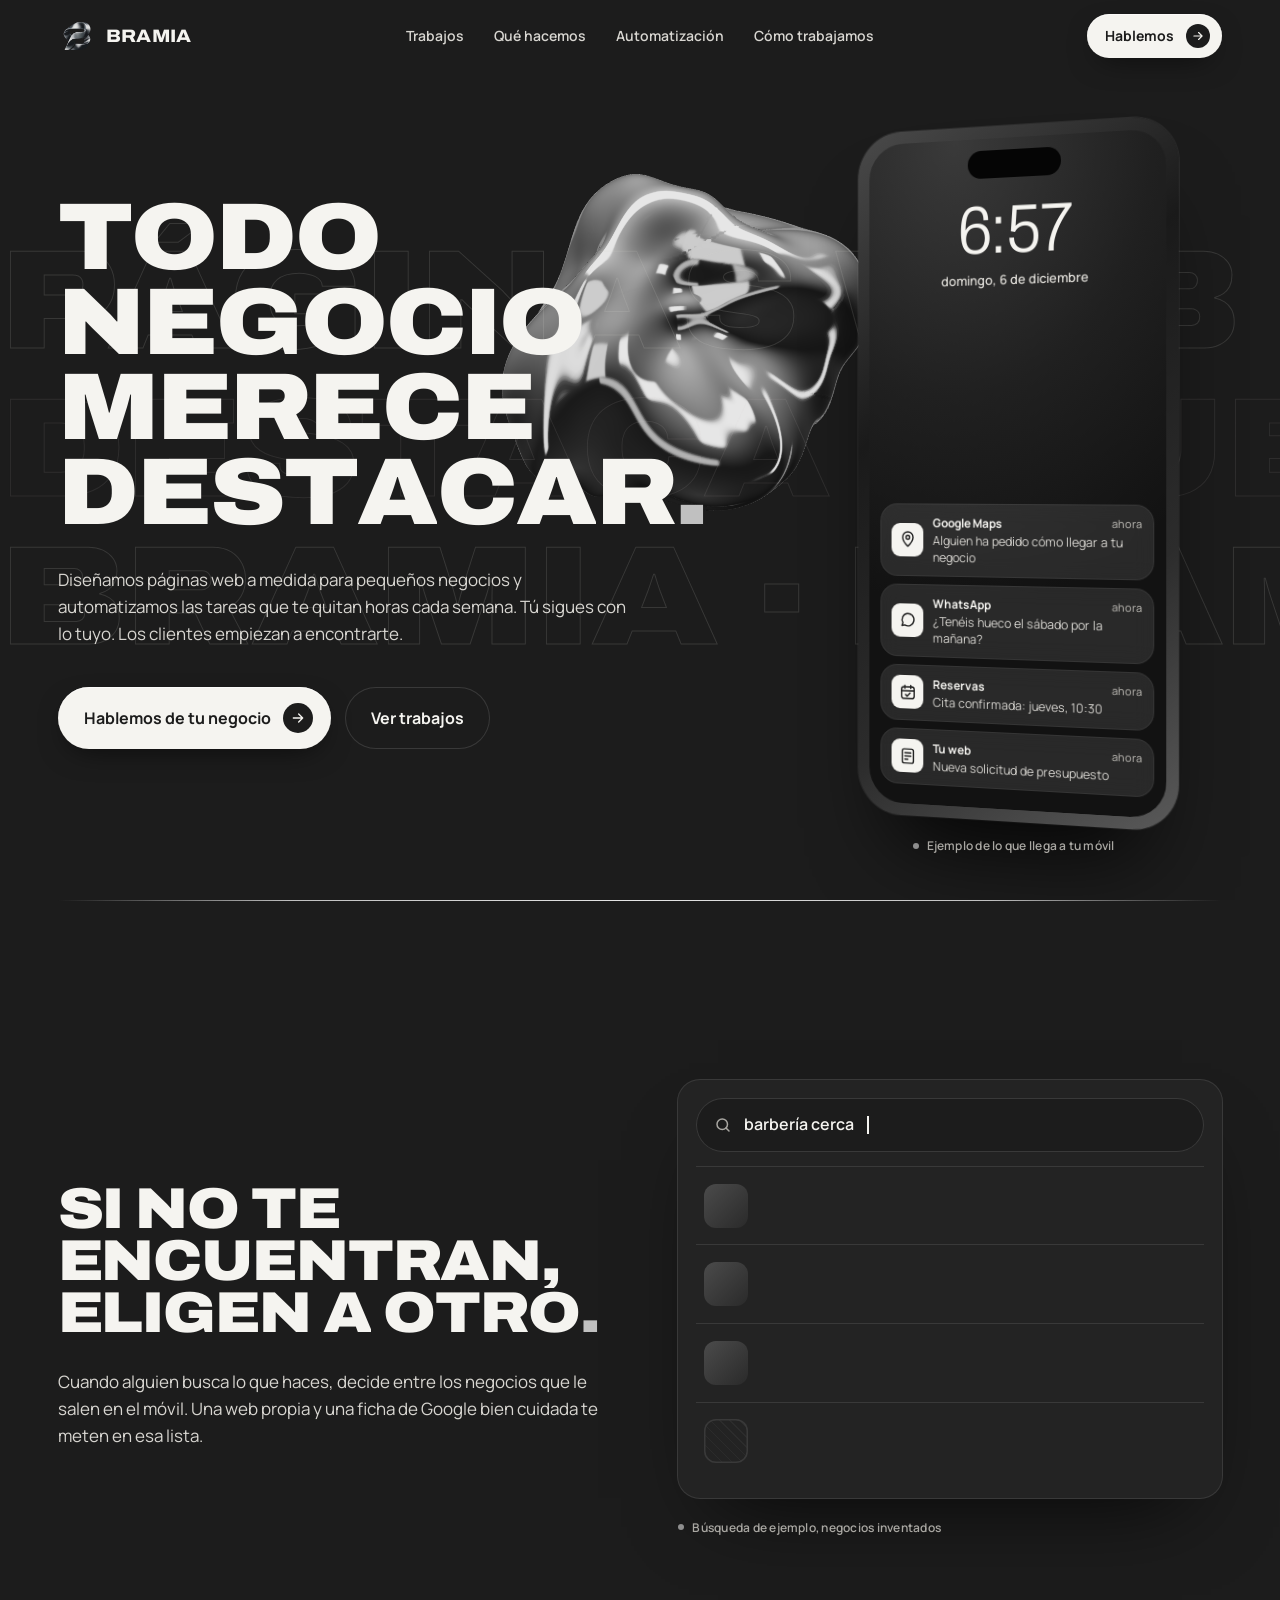
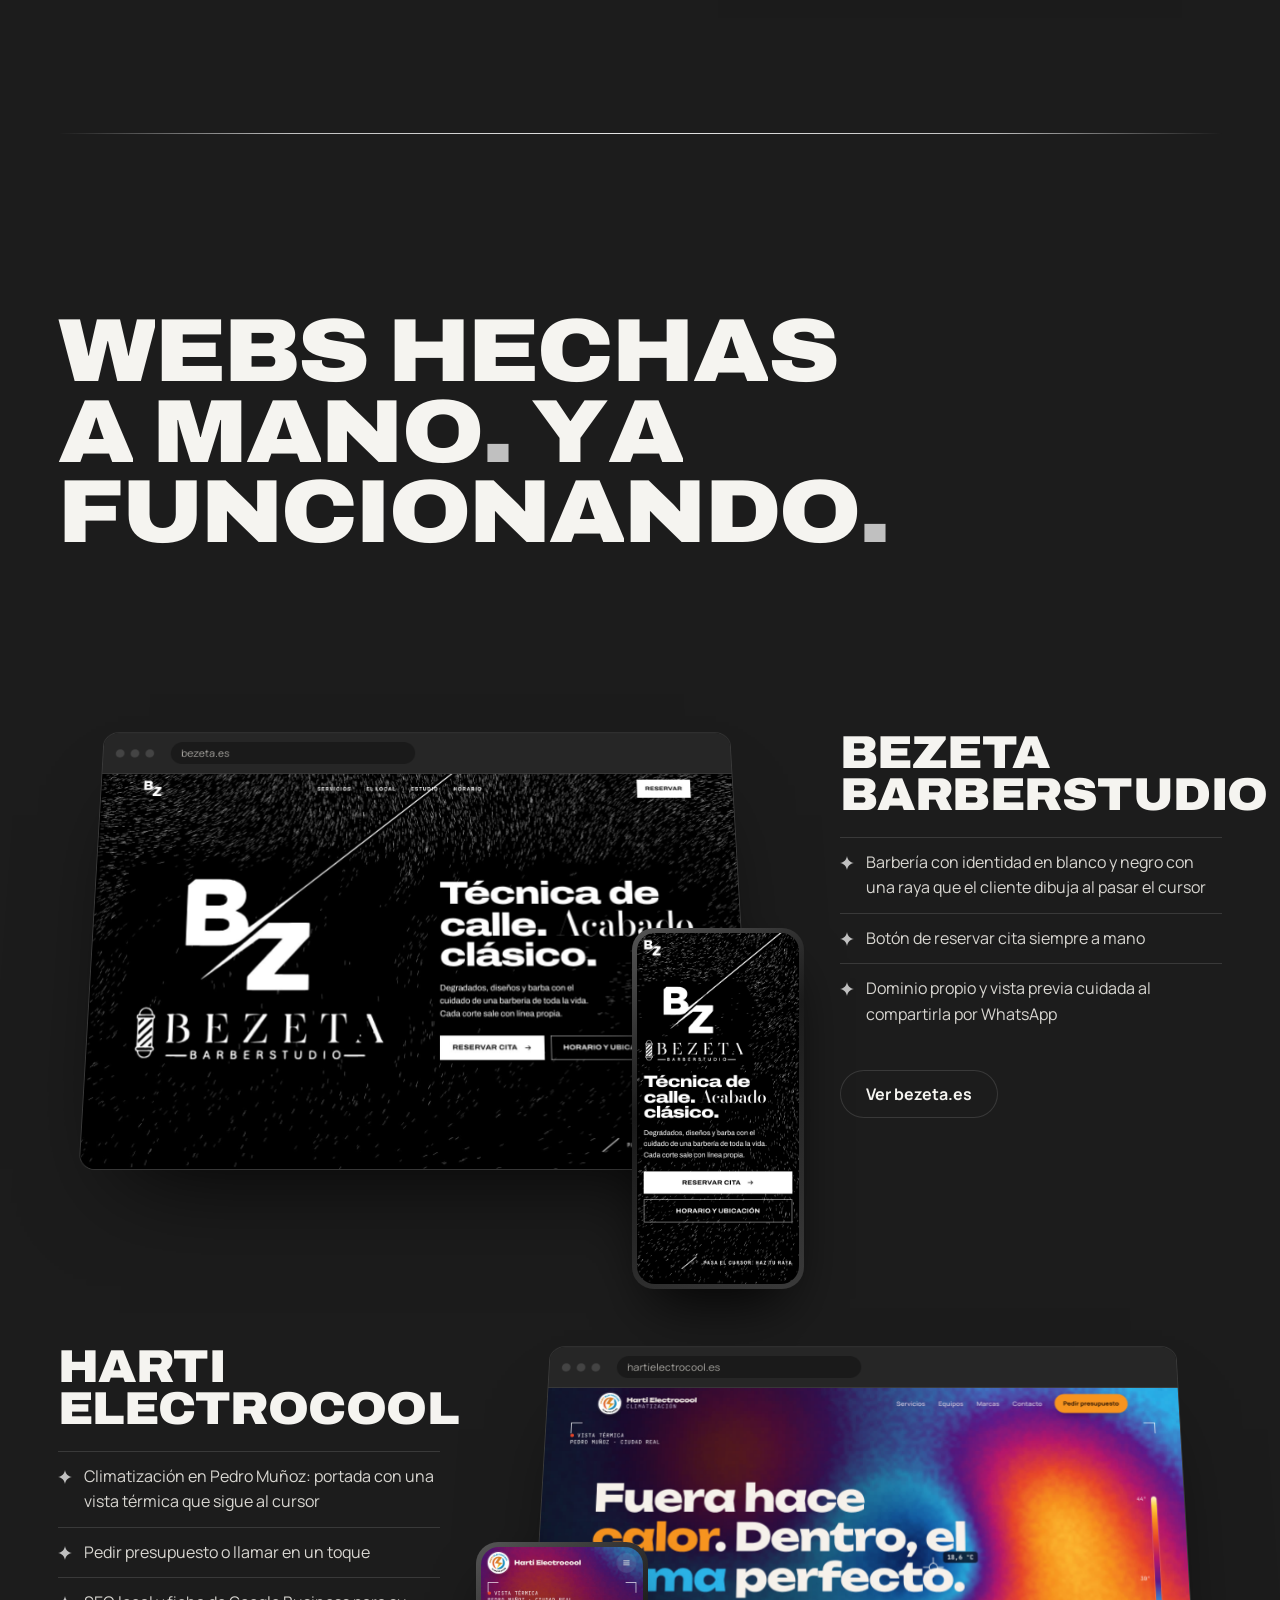
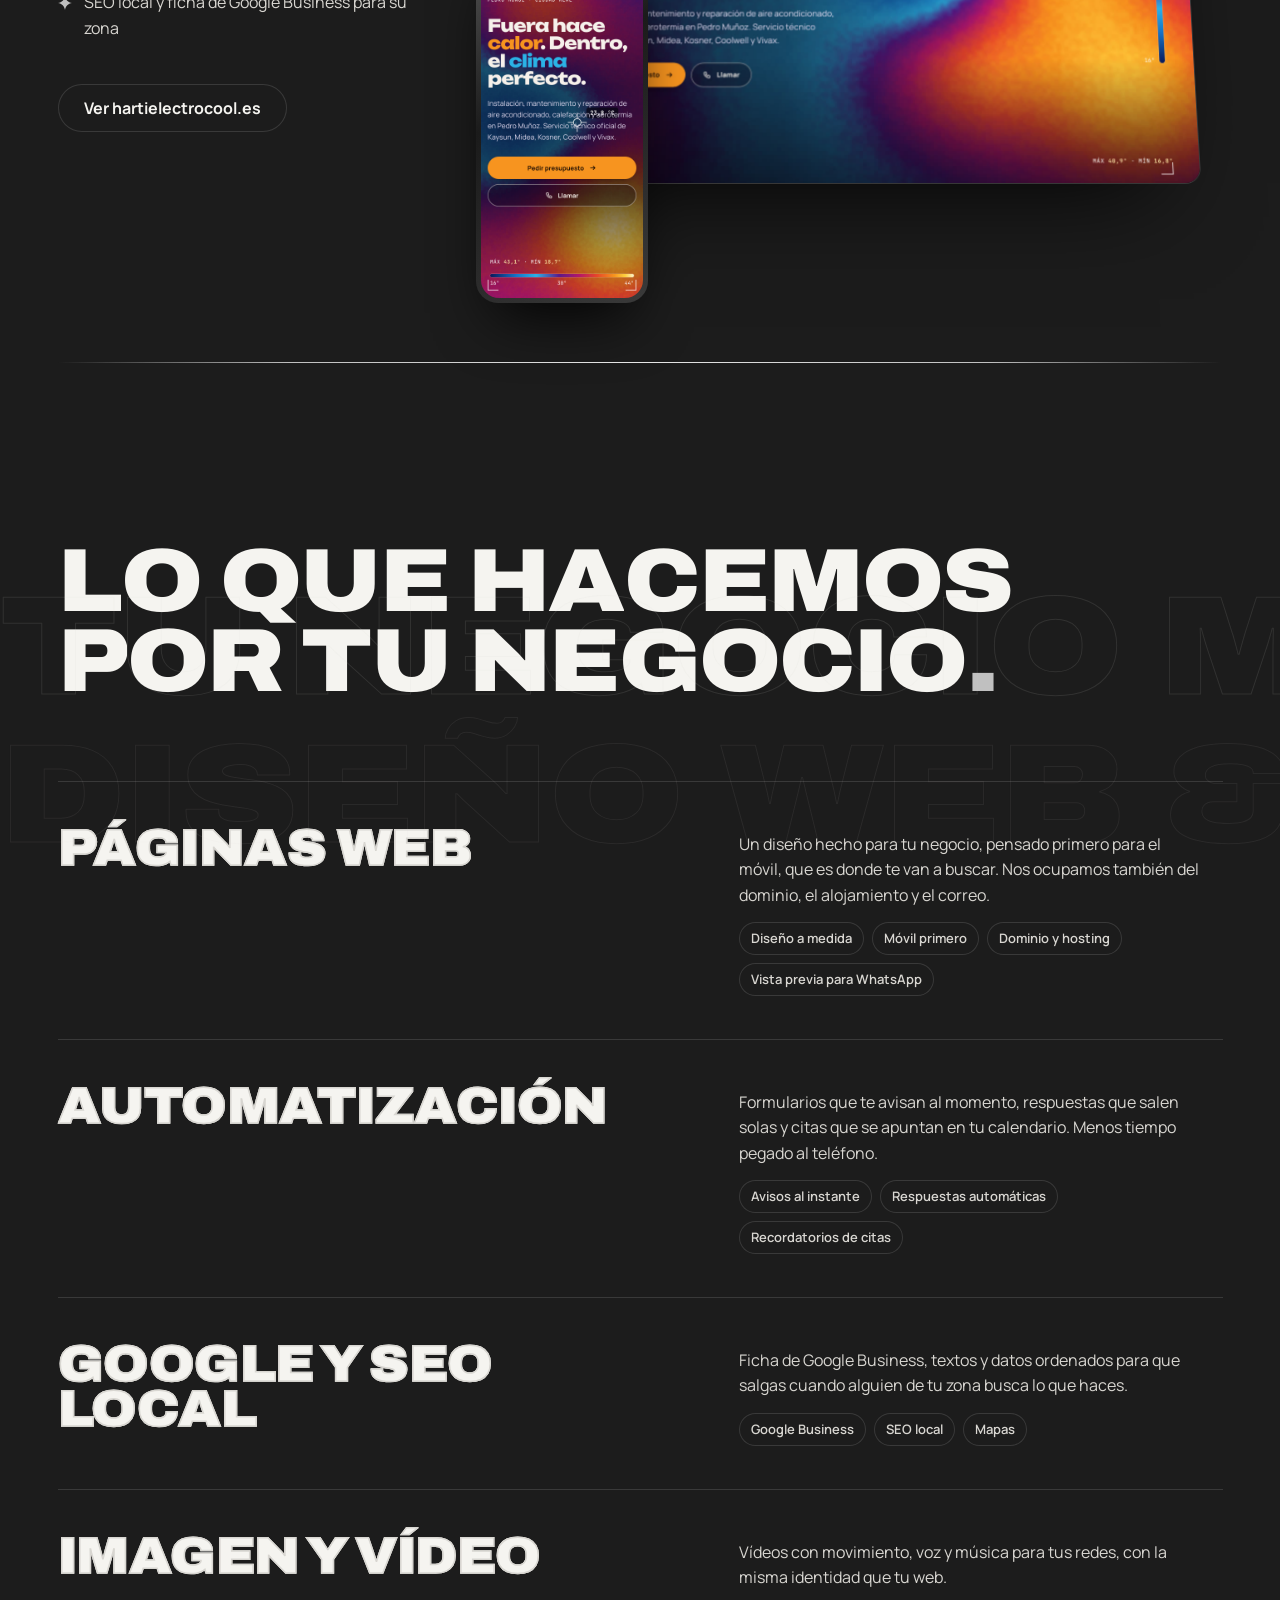
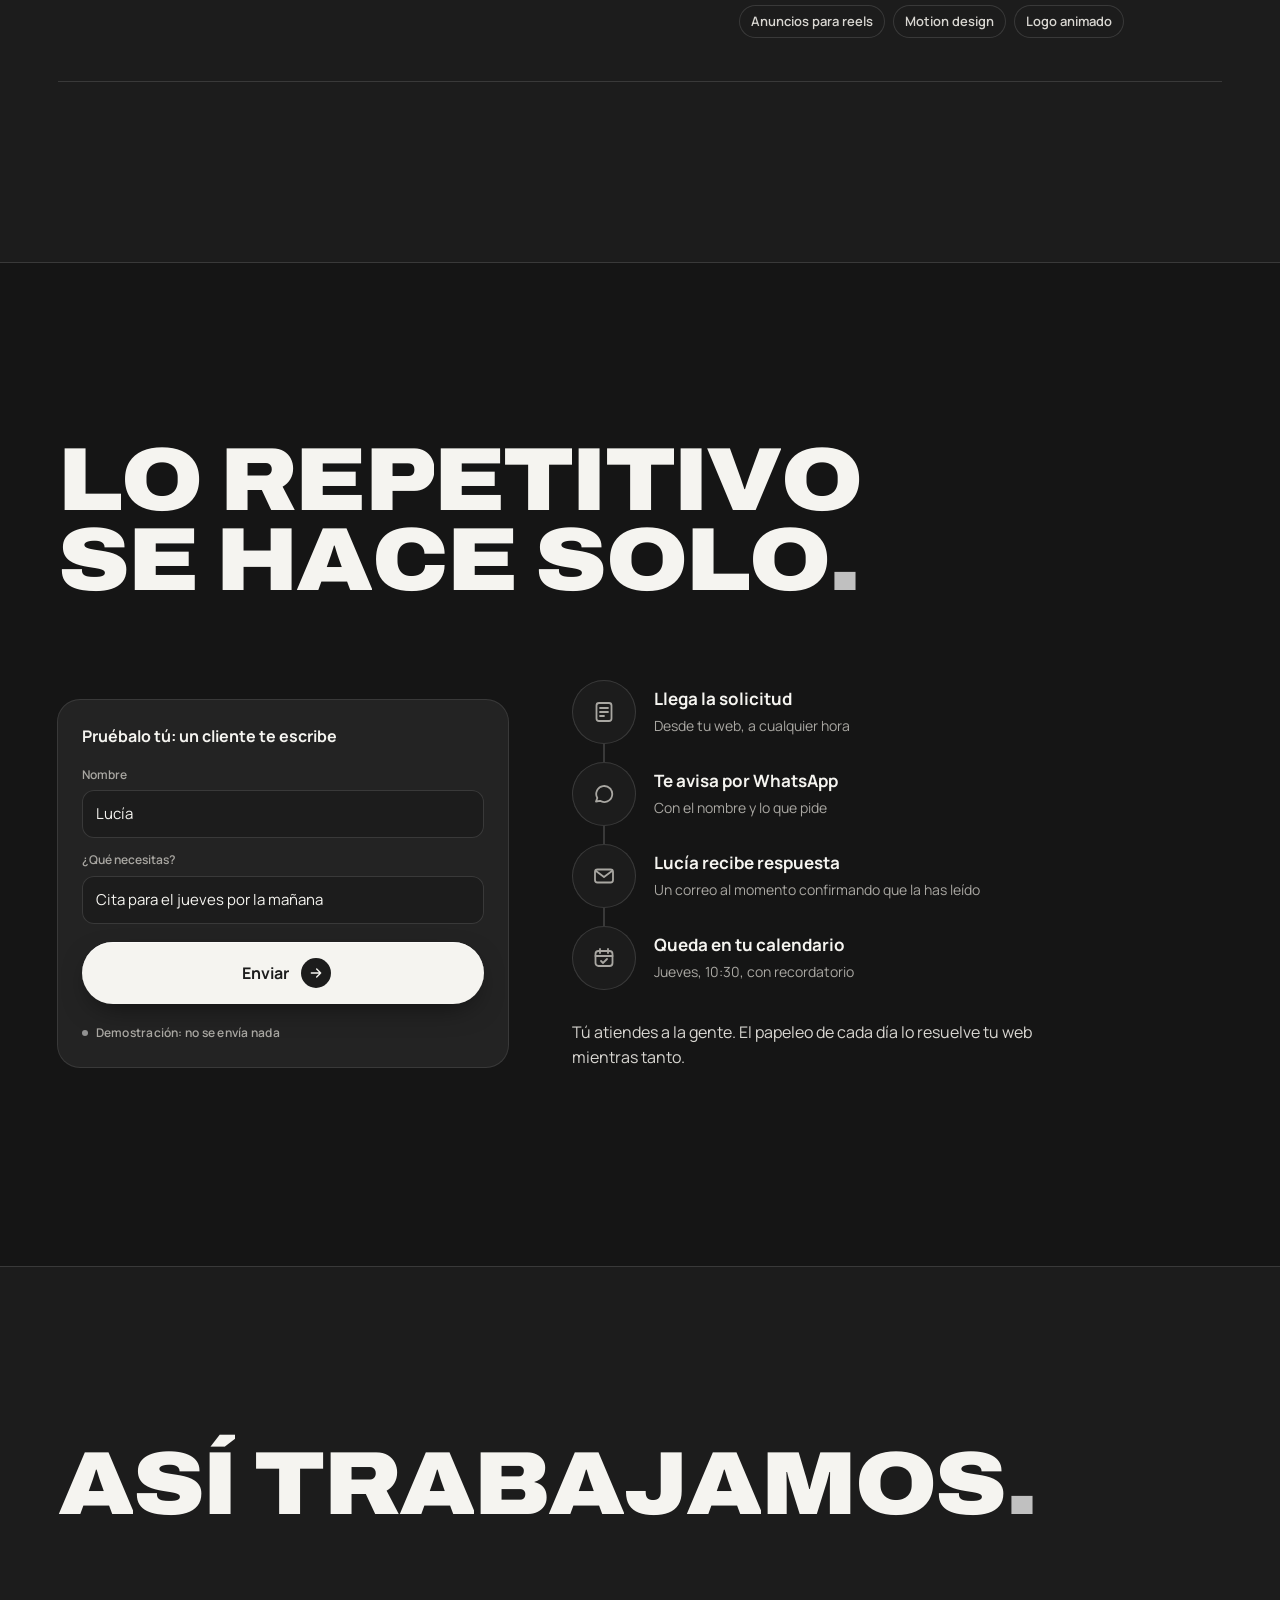
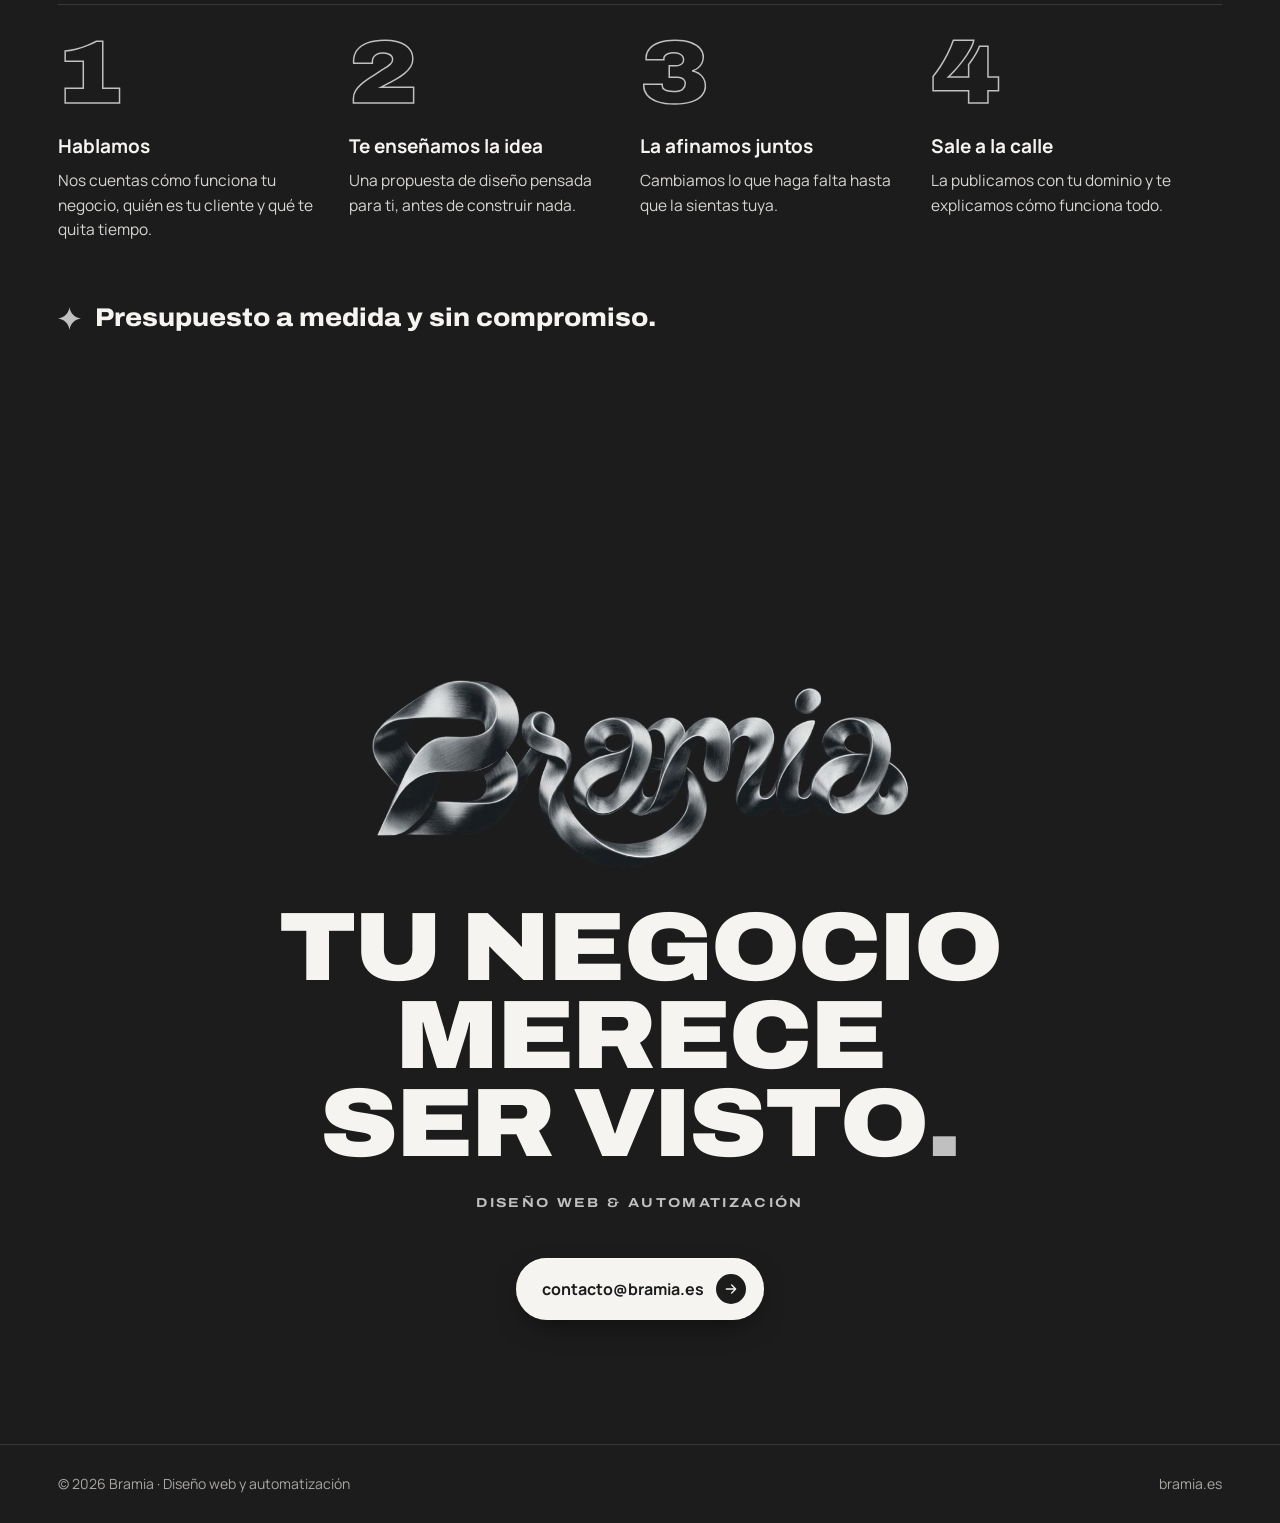
==== index.html @ 32803e56 "Metal líquido cromado en 3D en lugar de la B extruida Co-Authored-By: Claude Opus 5.5 <noreply@anthr" ====
<!doctype html>
<html lang="es">
<head>
<meta charset="utf-8">
<meta name="viewport" content="width=device-width, initial-scale=1, viewport-fit=cover">
<title>Bramia · Diseño web y automatización para negocios</title>
<meta name="description" content="Páginas web a medida para pequeños negocios y automatización de las tareas que te roban tiempo. Presupuesto a medida y sin compromiso.">
<link rel="canonical" href="https://bramia.es/">
<meta name="theme-color" content="#1C1C1C">
<meta property="og:type" content="website">
<meta property="og:locale" content="es_ES">
<meta property="og:site_name" content="Bramia">
<meta property="og:url" content="https://bramia.es/">
<meta property="og:title" content="Bramia · Todo negocio merece destacar">
<meta property="og:description" content="Páginas web a medida y automatización para pequeños negocios.">
<meta property="og:image" content="https://bramia.es/assets/og-compartir.jpg">
<meta property="og:image:width" content="1200">
<meta property="og:image:height" content="630">
<meta name="twitter:card" content="summary_large_image">
<meta name="twitter:title" content="Bramia · Todo negocio merece destacar">
<meta name="twitter:description" content="Páginas web a medida y automatización para pequeños negocios.">
<meta name="twitter:image" content="https://bramia.es/assets/og-compartir.jpg">
<link rel="icon" type="image/png" href="assets/favicon.png">
<link rel="apple-touch-icon" href="assets/apple-touch-icon.png">
<link rel="preload" href="assets/archivo.woff2" as="font" type="font/woff2" crossorigin>
<link rel="preload" href="assets/manrope.woff2" as="font" type="font/woff2" crossorigin>
<script type="application/ld+json">
{
  "@context": "https://schema.org",
  "@type": "ProfessionalService",
  "name": "Bramia",
  "url": "https://bramia.es/",
  "logo": "https://bramia.es/assets/bramia-logo.png",
  "image": "https://bramia.es/assets/og-compartir.jpg",
  "description": "Diseño de páginas web a medida y automatización para pequeños negocios.",
  "areaServed": "ES",
  "knowsLanguage": "es",
  "serviceType": ["Diseño web", "Automatización", "SEO local", "Vídeo para redes"]
}
</script>
<style>
@font-face{font-family:"Archivo";src:url(assets/archivo.woff2) format("woff2");font-weight:100 900;font-stretch:62% 125%;font-display:swap}
@font-face{font-family:"Manrope";src:url(assets/manrope.woff2) format("woff2");font-weight:200 800;font-display:swap}

:root{
  --carbon:#1C1C1C;
  --carbon-hondo:#151515;
  --panel:#232323;
  --grafito:#393939;
  --roto:#F5F4F0;
  --piedra:#D8D6D1;
  --tenue:#A9A7A2;
  --plata:#C0C0C0;
  --plata-viva:#E6E6E6;
  --ease-out:cubic-bezier(.23,1,.32,1);
  --ease-in-out:cubic-bezier(.77,0,.175,1);
  --gutter:clamp(16px,4.5vw,64px);
  --max:1320px;
  --display:"Archivo",system-ui,sans-serif;
  --texto:"Manrope",system-ui,sans-serif;
}
*,*::before,*::after{box-sizing:border-box}
html{overflow-x:clip;-webkit-text-size-adjust:100%;scroll-behavior:smooth;scroll-padding-top:84px;background:var(--carbon)}
body{margin:0;background:var(--carbon);color:var(--roto);font-family:var(--texto);font-size:clamp(16px,1.05vw,18px);line-height:1.6;overflow-x:clip;-webkit-font-smoothing:antialiased}
img{display:block;max-width:100%;height:auto}
a{color:inherit;text-underline-offset:.22em;text-decoration-thickness:1px}
::selection{background:var(--plata);color:var(--carbon)}
:focus-visible{outline:2px solid var(--plata-viva);outline-offset:4px;border-radius:6px}
html{scrollbar-color:var(--grafito) var(--carbon-hondo)}
::-webkit-scrollbar{width:10px}
::-webkit-scrollbar-track{background:var(--carbon-hondo)}
::-webkit-scrollbar-thumb{background:var(--grafito);border-radius:10px;border:2px solid var(--carbon-hondo)}
.sr{position:absolute;width:1px;height:1px;overflow:hidden;clip:rect(0 0 0 0);white-space:nowrap}

/* ---------- Cinta 3D ---------- */
#cinta{position:fixed;inset:0;width:100%;height:100%;z-index:0;pointer-events:none;opacity:var(--cinta-o,1);transition:opacity .6s var(--ease-out)}
main,header,footer{position:relative;z-index:1}

/* ---------- Navegación ---------- */
.nav{position:fixed;top:0;left:0;right:0;z-index:20;display:flex;align-items:center;justify-content:space-between;gap:24px;padding:14px var(--gutter);transition:background .35s ease,border-color .35s ease;border-bottom:1px solid transparent}
.nav.con-fondo{background:rgba(21,21,21,.82);backdrop-filter:blur(14px);-webkit-backdrop-filter:blur(14px);border-bottom-color:var(--grafito)}
.nav__marca{display:flex;align-items:center;gap:10px;text-decoration:none}
.nav__marca img{width:38px}
.nav__marca span{font-family:var(--display);font-weight:800;font-stretch:112%;letter-spacing:.02em;font-size:18px}
.nav__links{display:flex;gap:30px;list-style:none;margin:0;padding:0;font-size:14px;font-weight:600}
.nav__links a{text-decoration:none;color:var(--piedra);transition:color .2s ease}
.nav__links a:hover{color:var(--roto)}

/* ---------- Botones ---------- */
.btn{--bg:var(--roto);--fg:var(--carbon);display:inline-flex;align-items:center;gap:12px;padding:16px 18px 16px 26px;border-radius:999px;background:var(--bg);color:var(--fg);font:700 16px/1 var(--texto);text-decoration:none;border:0;cursor:pointer;transition:transform .16s var(--ease-out),background .25s ease,box-shadow .3s ease;box-shadow:0 10px 30px -12px rgba(0,0,0,.7),inset 0 1px 0 rgba(255,255,255,.6)}
.btn:hover{background:#fff;box-shadow:0 14px 36px -10px rgba(192,192,192,.35),inset 0 1px 0 #fff}
.btn:active{transform:scale(.97)}
.btn__flecha{display:grid;place-items:center;width:30px;height:30px;border-radius:50%;background:var(--carbon);color:var(--roto);transition:transform .3s var(--ease-out)}
.btn:hover .btn__flecha{transform:translateX(3px) rotate(-45deg)}
.btn--linea{--bg:transparent;--fg:var(--roto);box-shadow:inset 0 0 0 1px var(--grafito);padding:16px 26px}
.btn--linea:hover{background:rgba(255,255,255,.06);box-shadow:inset 0 0 0 1px var(--plata)}
.btn--peque{padding:10px 12px 10px 18px;font-size:14px}
.btn--peque .btn__flecha{width:24px;height:24px}

/* ---------- Tipografía de cartel ---------- */
.cartel{font-family:var(--display);font-weight:900;font-stretch:112%;text-transform:uppercase;line-height:.86;letter-spacing:-.02em;margin:0;text-wrap:balance}
.cartel .punto{color:var(--plata)}
.cartel .l{display:inline-block;overflow:hidden;vertical-align:top;padding:.24em 0 .04em;margin-top:-.24em}
.cartel{transform:skewY(calc(var(--sk,0)*1deg));transform-origin:0 50%}
.cartel .l>span{display:inline-block;transform:translateY(105%) rotate(6deg) scaleX(.55);transform-origin:0 100%;transition:transform 1s var(--ease-out),font-stretch .5s var(--ease-out);transition-delay:calc(var(--i)*22ms + var(--d,0ms)),0ms}
.cartel.dentro .l>span{transform:none}
.sin-js .cartel .l>span{transform:none}

.filas{position:absolute;inset:0;display:flex;flex-direction:column;justify-content:center;gap:.1em;pointer-events:none;overflow:hidden;font-family:var(--display);font-weight:900;font-stretch:118%;text-transform:uppercase;line-height:.95;font-size:clamp(70px,11vw,190px);color:transparent;-webkit-text-stroke:1px rgba(216,214,209,.17);user-select:none}
.filas>div{display:flex;white-space:nowrap;width:max-content;animation:desliza var(--v,60s) linear infinite}
.filas>div:nth-child(even){animation-direction:reverse;-webkit-text-stroke-color:rgba(216,214,209,.11)}
.filas>div span{padding-right:.35em}
@keyframes desliza{to{transform:translateX(-50%)}}

.destello{display:inline-block;width:.5em;height:.5em;color:var(--plata);animation:gira 9s linear infinite}
@keyframes gira{to{transform:rotate(360deg)}}

.envoltura{max-width:var(--max);margin:0 auto;padding:0 var(--gutter)}
.seccion{padding:clamp(96px,14vw,180px) 0;position:relative}
.ejemplo{display:inline-flex;align-items:center;gap:8px;font-size:12px;font-weight:600;color:var(--tenue);letter-spacing:.02em}
.ejemplo::before{content:"";width:6px;height:6px;border-radius:50%;background:var(--plata);opacity:.7}
.entrada{max-width:58ch;color:var(--piedra);font-size:clamp(17px,1.25vw,20px);margin:28px 0 0}

/* Hilo de plata entre secciones */
.hilo{height:1px;max-width:var(--max);margin:0 auto;position:relative;overflow:visible}
.hilo::before{content:"";position:absolute;left:var(--gutter);right:var(--gutter);top:0;height:1px;background:linear-gradient(90deg,transparent,var(--plata) 20%,var(--plata-viva) 50%,var(--plata) 80%,transparent);transform:scaleX(0);transform-origin:0 50%;transition:transform 1.4s var(--ease-in-out)}
.hilo.dentro::before{transform:scaleX(1)}

/* ---------- Portada ---------- */
.portada{min-height:100svh;display:grid;align-items:center;padding:110px 0 64px;position:relative;overflow:hidden}
.portada .filas{opacity:.9}
.portada__rejilla{display:grid;grid-template-columns:minmax(0,1.25fr) minmax(0,.75fr);gap:clamp(24px,4vw,72px);align-items:center;position:relative}
.portada h1{font-size:clamp(56px,7.4vw,124px)}
.portada__acciones{display:flex;flex-wrap:wrap;gap:14px;margin-top:40px}

/* Móvil con avisos */
.movil-escena{perspective:1400px;display:flex;justify-content:center}
.movil{--rx:0deg;--ry:-14deg;position:relative;width:min(330px,100%);aspect-ratio:9/19;border-radius:46px;padding:12px;background:linear-gradient(145deg,#4a4a4a,#1a1a1a 35%,#2c2c2c 70%,#5a5a5a);box-shadow:0 60px 90px -40px rgba(0,0,0,.9),0 0 0 1px rgba(255,255,255,.08);transform:rotateX(var(--rx)) rotateY(var(--ry));transform-style:preserve-3d;transition:transform .9s var(--ease-out)}
.movil__pantalla{position:relative;height:100%;border-radius:36px;overflow:hidden;background:radial-gradient(120% 70% at 30% 0%,#3a3a3a 0%,#202020 55%,#121212 100%);padding:58px 12px 20px;display:flex;flex-direction:column}
.movil__isla{position:absolute;top:12px;left:50%;width:96px;height:28px;border-radius:20px;background:#050505;transform:translateX(-50%)}
.movil__hora{text-align:center;font-family:var(--display);font-weight:300;font-stretch:90%;font-size:68px;line-height:1;letter-spacing:-.02em;color:var(--roto)}
.movil__fecha{text-align:center;font-size:13px;font-weight:600;color:var(--piedra);margin:6px 0 22px}
.avisos{display:flex;flex-direction:column;gap:8px;margin-top:auto}
.aviso{display:grid;grid-template-columns:34px 1fr;gap:10px;align-items:center;padding:10px 12px;border-radius:18px;background:rgba(245,244,240,.1);backdrop-filter:blur(10px);-webkit-backdrop-filter:blur(10px);box-shadow:inset 0 0 0 1px rgba(255,255,255,.06);opacity:0;transform:translateY(-14px) scale(.96);transition:opacity .5s var(--ease-out),transform .6s var(--ease-out),filter .5s ease;filter:blur(4px)}
.aviso.visto{opacity:1;transform:none;filter:none}
.aviso__ico{width:34px;height:34px;border-radius:9px;display:grid;place-items:center;background:var(--roto);color:var(--carbon)}
.aviso__ico svg{width:19px;height:19px}
.aviso b{display:flex;justify-content:space-between;font-size:12px;font-weight:700;color:var(--roto)}
.aviso b small{font-weight:500;color:var(--tenue);font-size:11px}
.aviso p{margin:1px 0 0;font-size:12.5px;line-height:1.35;color:var(--piedra)}
.movil-escena .ejemplo{position:absolute;bottom:-34px}

/* ---------- Problema: búsqueda ---------- */
.problema__rejilla{display:grid;grid-template-columns:minmax(0,1fr) minmax(0,1fr);gap:clamp(40px,6vw,100px);align-items:center}
.problema h2{font-size:clamp(40px,4.5vw,78px)}
.buscador{background:var(--panel);border-radius:22px;padding:18px;box-shadow:0 0 0 1px var(--grafito),0 40px 80px -40px rgba(0,0,0,.8)}
.buscador__caja{display:flex;align-items:center;gap:12px;padding:14px 18px;border-radius:999px;background:var(--carbon);box-shadow:inset 0 0 0 1px var(--grafito);font-weight:600}
.buscador__caja svg{width:18px;height:18px;color:var(--tenue);flex:none}
.cursor{display:inline-block;width:2px;height:1.1em;background:var(--roto);vertical-align:-.15em;margin-left:1px;animation:parpadeo 1s steps(1) infinite}
@keyframes parpadeo{50%{opacity:0}}
.resultados{list-style:none;margin:14px 0 0;padding:0;display:flex;flex-direction:column}
.resultado{display:grid;grid-template-columns:44px 1fr auto;gap:14px;align-items:center;padding:14px 8px;border-top:1px solid var(--grafito)}
.resultado>div,.resultado .nota{opacity:0;transform:translateY(6px);transition:opacity .5s var(--ease-out),transform .6s var(--ease-out)}
.resultado.visto>div,.resultado.visto .nota{opacity:1;transform:none}
.resultado__foto{width:44px;height:44px;border-radius:12px;background:linear-gradient(135deg,#4b4b4b,#2a2a2a)}
.resultado b{display:block;font-size:15px}
.resultado small{color:var(--tenue);font-size:13px}
.resultado .nota{font-weight:700;font-size:14px;color:var(--piedra);display:flex;align-items:center;gap:4px}
.resultado .nota svg{width:13px;height:13px;color:var(--plata)}
.resultado--tuyo .resultado__foto{background:none;box-shadow:inset 0 0 0 1.5px var(--grafito);background-image:repeating-linear-gradient(45deg,transparent 0 6px,rgba(255,255,255,.04) 6px 7px)}
.resultado--tuyo b{color:var(--tenue)}
.resultado--tuyo .nota{color:var(--tenue);font-weight:600;font-size:13px}
.resultado--tuyo.visto{animation:desvanece 1.2s 1.4s var(--ease-out) forwards}
@keyframes desvanece{to{opacity:.82}}

/* ---------- Trabajos ---------- */
.trabajos h2{font-size:clamp(46px,7vw,120px);max-width:12ch}
.trabajo{display:grid;grid-template-columns:minmax(0,1.5fr) minmax(0,.8fr);gap:clamp(32px,5vw,80px);align-items:center;margin-top:clamp(72px,9vw,130px)}
.trabajo:nth-of-type(even){grid-template-columns:minmax(0,.8fr) minmax(0,1.5fr)}
.trabajo:nth-of-type(even) .trabajo__vista{order:2}
.trabajo__vista{position:relative;perspective:1600px}
.navegador{--t:0;border-radius:16px;overflow:hidden;background:#0e0e0e;box-shadow:0 0 0 1px var(--grafito),0 50px 100px -50px rgba(0,0,0,.95);transform:rotateX(calc(var(--t)*16deg)) scale(calc(1 - var(--t)*.06));transform-origin:50% 100%;will-change:transform}
.navegador__barra{display:flex;align-items:center;gap:7px;padding:11px 14px;background:#262626;border-bottom:1px solid var(--grafito)}
.navegador__barra i{width:10px;height:10px;border-radius:50%;background:#444}
.navegador__barra span{margin-left:12px;flex:1;max-width:280px;padding:4px 12px;border-radius:999px;background:#1a1a1a;font-size:12px;color:var(--tenue)}
.trabajo__movil{position:absolute;right:-4%;bottom:-12%;width:24%;border-radius:22px;padding:5px;background:linear-gradient(145deg,#555,#1b1b1b 40%,#3a3a3a);box-shadow:0 30px 60px -20px rgba(0,0,0,.95);transform:translateY(calc(var(--t)*60px))}
.trabajo__movil img{border-radius:18px}
.trabajo:nth-of-type(even) .trabajo__movil{right:auto;left:-4%}
.trabajo h3{font-family:var(--display);font-weight:900;font-stretch:108%;text-transform:uppercase;font-size:clamp(34px,3.6vw,58px);line-height:.92;margin:10px 0 20px;letter-spacing:-.01em}
.trabajo ul{list-style:none;margin:0 0 30px;padding:0;color:var(--piedra)}
.trabajo li{padding:12px 0;border-top:1px solid var(--grafito);display:flex;gap:12px}
.trabajo li svg{width:14px;height:14px;flex:none;margin-top:6px;color:var(--plata)}

/* ---------- Servicios ---------- */
.servicios h2{font-size:clamp(46px,7vw,120px)}
.lista-servicios{list-style:none;margin:clamp(48px,6vw,90px) 0 0;padding:0;border-bottom:1px solid var(--grafito)}
.servicio{container-type:inline-size;display:grid;grid-template-columns:minmax(0,1.3fr) minmax(0,1fr);gap:clamp(20px,4vw,64px);align-items:start;padding:clamp(28px,3.4vw,48px) 0;border-top:1px solid var(--grafito);position:relative}
.servicio h3{margin:0;font-family:var(--display);font-weight:900;font-stretch:108%;text-transform:uppercase;font-size:clamp(28px,4.4cqi,62px);line-height:.88;letter-spacing:-.01em;padding-top:.2em;margin-top:-.2em;color:transparent;-webkit-text-stroke:1.5px var(--piedra);background:linear-gradient(90deg,var(--roto) 50%,transparent 50%) 100% 0/200% 100% no-repeat;-webkit-background-clip:text;background-clip:text;transition:background-position 1.1s var(--ease-in-out)}
.servicio.dentro h3{background-position:0 0}
.servicio p{margin:6px 0 14px;color:var(--piedra);max-width:46ch}
.etiquetas{display:flex;flex-wrap:wrap;gap:8px;padding:0;margin:0;list-style:none}
.etiquetas li{font-size:13px;font-weight:600;padding:6px 12px;border-radius:999px;box-shadow:inset 0 0 0 1px var(--grafito);color:var(--piedra)}

/* ---------- Automatización ---------- */
.auto{background:var(--carbon-hondo);border-block:1px solid var(--grafito);overflow:hidden}
.auto h2{font-size:clamp(46px,7vw,120px)}
.auto__rejilla{display:grid;grid-template-columns:minmax(0,.9fr) minmax(0,1.3fr);gap:clamp(40px,5vw,90px);align-items:center;margin-top:clamp(48px,6vw,90px)}
.formulario{background:var(--panel);border-radius:22px;padding:24px;box-shadow:0 0 0 1px var(--grafito)}
.formulario h3{margin:0 0 16px;font-size:16px}
.campo{display:block;margin-bottom:12px}
.campo span{display:block;font-size:12px;font-weight:600;color:var(--tenue);margin-bottom:6px}
.campo div{padding:12px 14px;border-radius:12px;background:var(--carbon);box-shadow:inset 0 0 0 1px var(--grafito);font-size:15px}
.enviar{width:100%;justify-content:center;margin-top:6px}
.enviar[data-estado="hecho"]{--bg:var(--plata-viva);pointer-events:none}
.cadena{list-style:none;margin:0;padding:0;position:relative;display:flex;flex-direction:column;gap:18px}
.cadena::before{content:"";position:absolute;left:31px;top:30px;bottom:30px;width:2px;background:var(--grafito)}
.cadena::after{content:"";position:absolute;left:31px;top:30px;width:2px;height:calc((100% - 60px)*var(--p,0));background:linear-gradient(var(--plata-viva),var(--plata));box-shadow:0 0 14px rgba(230,230,230,.6);transition:height .45s var(--ease-out)}
.paso{display:grid;grid-template-columns:64px 1fr auto;gap:18px;align-items:center;position:relative;z-index:1}
.paso__ico{width:64px;height:64px;border-radius:50%;display:grid;place-items:center;background:var(--carbon);box-shadow:inset 0 0 0 1px var(--grafito);color:var(--tenue);transition:background .4s ease,color .4s ease,box-shadow .4s ease,transform .5s var(--ease-out)}
.paso__ico svg{width:24px;height:24px}
.paso b{display:block;font-size:17px}
.paso small{color:var(--tenue);font-size:14px}
.paso__ok{font-size:13px;font-weight:700;color:var(--plata);opacity:0;transform:translateX(-8px);transition:opacity .4s ease,transform .5s var(--ease-out)}
.paso.activo .paso__ico{background:var(--roto);color:var(--carbon);box-shadow:0 0 0 6px rgba(245,244,240,.08),0 0 30px rgba(230,230,230,.35);transform:scale(1.04)}
.paso.activo .paso__ok{opacity:1;transform:none}
.auto__nota{margin-top:30px;color:var(--piedra);max-width:52ch}

/* ---------- Proceso ---------- */
.proceso h2{font-size:clamp(46px,7vw,120px)}
.pasos{list-style:none;margin:clamp(48px,6vw,90px) 0 0;padding:0;display:grid;grid-template-columns:repeat(4,minmax(0,1fr));gap:0;counter-reset:p}
.pasos li{padding:28px 28px 8px 0;border-top:1px solid var(--grafito);position:relative}
.pasos li::before{counter-increment:p;content:counter(p);display:block;font-family:var(--display);font-weight:900;font-stretch:118%;font-size:clamp(64px,7vw,120px);line-height:.9;color:transparent;-webkit-text-stroke:1.5px var(--grafito);margin-bottom:18px;transition:-webkit-text-stroke-color .6s ease}
.pasos li.dentro::before{-webkit-text-stroke-color:var(--plata)}
.pasos b{font-size:19px;display:block;margin-bottom:6px}
.pasos p{margin:0;color:var(--piedra);font-size:15.5px}
.proceso__pie .destello{width:.9em;height:.9em}
.proceso__pie{margin-top:48px;font-family:var(--display);font-weight:800;font-stretch:108%;font-size:clamp(20px,2vw,28px);display:flex;align-items:center;gap:14px}

/* ---------- Final ---------- */
.final{min-height:100svh;display:grid;place-items:center;text-align:center;overflow:hidden;padding:120px 0}
.final .filas{opacity:.7}
.firma{position:relative;width:min(560px,82vw);margin:0 auto 36px;aspect-ratio:935/338}
.firma img{position:absolute;inset:0;width:100%}
.firma__nombre{clip-path:inset(0 66% 0 0);transition:clip-path 1.6s var(--ease-in-out) .5s}
.firma__luz{position:absolute;inset:0;-webkit-mask:url(assets/bramia-nombre.png) 0 0/100% 100% no-repeat;mask:url(assets/bramia-nombre.png) 0 0/100% 100% no-repeat;background:linear-gradient(100deg,transparent 44%,rgba(255,255,255,.85) 50%,transparent 56%) 58% 0/300% 100% no-repeat;mix-blend-mode:screen;opacity:0}
.final.dentro .firma__nombre{clip-path:inset(0 0 0 0)}
.final.dentro .firma__luz{animation:barre 1.6s var(--ease-in-out) .5s both}
@keyframes barre{0%{opacity:1;background-position:58% 0}85%{opacity:1}100%{opacity:0;background-position:22% 0}}
.final h2{font-size:clamp(46px,7.6vw,128px);max-width:14ch;margin:0 auto}
.final__lema{margin:24px 0 0;font-family:var(--display);font-weight:700;font-stretch:118%;letter-spacing:.18em;font-size:13px;color:var(--plata)}
.contacto{margin-top:44px;display:flex;flex-direction:column;align-items:center;gap:16px}
.contacto__botones{display:flex;flex-wrap:wrap;gap:14px;justify-content:center}
.contacto__pronto{max-width:44ch;color:var(--piedra);padding:18px 24px;border-radius:18px;box-shadow:inset 0 0 0 1px var(--grafito);background:rgba(21,21,21,.6)}

.pie{border-top:1px solid var(--grafito);padding:28px var(--gutter);display:flex;flex-wrap:wrap;justify-content:space-between;gap:12px;font-size:14px;color:var(--tenue);max-width:none}
.pie a{color:var(--piedra)}

/* Aparición suave genérica */
.sube{opacity:0;transform:translateY(28px);filter:blur(6px);transition:opacity .9s var(--ease-out),transform 1s var(--ease-out),filter .9s ease}
.sube.dentro{opacity:1;transform:none;filter:none}
.sin-js .sube{opacity:1;transform:none;filter:none}

/* ---------- Responsive ---------- */
@media (max-width:980px){
  .nav__links{display:none}
  .portada{padding-top:96px}
  .portada__rejilla,.problema__rejilla,.trabajo,.trabajo:nth-of-type(even),.auto__rejilla,.servicio{grid-template-columns:minmax(0,1fr)}
  .trabajo:nth-of-type(even) .trabajo__vista{order:0}
  .movil-escena{margin-top:24px}
  .movil{width:min(300px,78vw);--ry:0deg}
  .pasos{grid-template-columns:repeat(2,minmax(0,1fr))}
  .trabajo__movil{width:28%;right:-2%}
  .trabajo:nth-of-type(even) .trabajo__movil{left:auto;right:-2%}
  .trabajo__info{margin-top:30px}
}
@media (max-width:560px){
  .nav__marca span{display:none}
  .portada h1{font-size:clamp(44px,13.4vw,64px)}
  .pasos{grid-template-columns:minmax(0,1fr)}
  .pasos li{padding-right:0}
  .portada__acciones .btn{width:100%;justify-content:space-between}
  .portada__acciones .btn--linea{justify-content:center}
  .servicio h3{-webkit-text-stroke-width:1px;font-size:8.6cqi;font-stretch:100%}
  .cartel{font-stretch:100%}
  .seccion h2.cartel,.final h2{font-size:clamp(36px,11vw,60px)}
  .paso{grid-template-columns:52px 1fr}
  .paso__ico{width:52px;height:52px}
  .cadena::before,.cadena::after{left:25px;top:26px}
  .paso__ok{grid-column:2}
}
@media (prefers-reduced-motion:reduce){
  *,*::before,*::after{animation-duration:.01ms!important;animation-iteration-count:1!important;transition-duration:.01ms!important;transition-delay:0ms!important}
  .filas>div{animation:none}
}
</style>
</head>
<body class="sin-js">
<canvas id="cinta" aria-hidden="true"></canvas>

<svg width="0" height="0" style="position:absolute" aria-hidden="true">
  <symbol id="i-destello" viewBox="0 0 24 24"><path fill="currentColor" d="M12 0c.7 6.4 5.6 11.3 12 12-6.4.7-11.3 5.6-12 12-.7-6.4-5.6-11.3-12-12C6.4 11.3 11.3 6.4 12 0Z"/></symbol>
  <symbol id="i-flecha" viewBox="0 0 24 24"><path fill="none" stroke="currentColor" stroke-width="2" stroke-linecap="round" stroke-linejoin="round" d="M5 12h14M13 6l6 6-6 6"/></symbol>
  <symbol id="i-lupa" viewBox="0 0 24 24"><g fill="none" stroke="currentColor" stroke-width="2" stroke-linecap="round"><circle cx="11" cy="11" r="7"/><path d="m20 20-4-4"/></g></symbol>
  <symbol id="i-estrella" viewBox="0 0 24 24"><path fill="currentColor" d="m12 2 3 6.6 7.2.8-5.4 4.9 1.5 7.1L12 17.8 5.7 21.4l1.5-7.1L1.8 9.4 9 8.6Z"/></symbol>
  <symbol id="i-pin" viewBox="0 0 24 24"><g fill="none" stroke="currentColor" stroke-width="1.8" stroke-linejoin="round"><path d="M12 21s-7-6.2-7-11.5a7 7 0 0 1 14 0C19 14.8 12 21 12 21Z"/><circle cx="12" cy="9.5" r="2.5"/></g></symbol>
  <symbol id="i-chat" viewBox="0 0 24 24"><path fill="none" stroke="currentColor" stroke-width="1.8" stroke-linejoin="round" d="M4 19.5 5.3 16A8 8 0 1 1 8 18.8Z"/></symbol>
  <symbol id="i-calendario" viewBox="0 0 24 24"><g fill="none" stroke="currentColor" stroke-width="1.8" stroke-linecap="round"><rect x="3.5" y="5" width="17" height="15" rx="3"/><path d="M3.5 10h17M8 3v4M16 3v4"/><path d="m9 15 2 2 4-4"/></g></symbol>
  <symbol id="i-sobre" viewBox="0 0 24 24"><g fill="none" stroke="currentColor" stroke-width="1.8" stroke-linejoin="round"><rect x="3" y="5.5" width="18" height="13" rx="2.5"/><path d="m4 7 8 6 8-6"/></g></symbol>
  <symbol id="i-formulario" viewBox="0 0 24 24"><g fill="none" stroke="currentColor" stroke-width="1.8" stroke-linecap="round"><rect x="4.5" y="3" width="15" height="18" rx="2.5"/><path d="M8 8h8M8 12h8M8 16h4"/></g></symbol>
  <symbol id="i-check" viewBox="0 0 24 24"><path fill="none" stroke="currentColor" stroke-width="2.4" stroke-linecap="round" stroke-linejoin="round" d="m5 12.5 4.5 4.5L19 7.5"/></symbol>
</svg>

<header class="nav" id="nav">
  <a class="nav__marca" href="#inicio" aria-label="Bramia, ir al inicio">
    <img src="assets/bramia-logo.png" alt="" width="38" height="38">
    <span>BRAMIA</span>
  </a>
  <nav aria-label="Principal">
    <ul class="nav__links">
      <li><a href="#trabajos">Trabajos</a></li>
      <li><a href="#servicios">Qué hacemos</a></li>
      <li><a href="#automatiza">Automatización</a></li>
      <li><a href="#proceso">Cómo trabajamos</a></li>
    </ul>
  </nav>
  <a class="btn btn--peque" href="#contacto">Hablemos <span class="btn__flecha"><svg width="14" height="14"><use href="#i-flecha"/></svg></span></a>
</header>

<main>
  <!-- PORTADA -->
  <section class="portada" id="inicio">
    <div class="filas" aria-hidden="true">
      <div style="--v:70s"><span>Páginas web · Automatización · Imagen de marca · </span><span>Páginas web · Automatización · Imagen de marca · </span></div>
      <div style="--v:80s"><span>Destaca · Que te encuentren · Destaca · Que te encuentren · </span><span>Destaca · Que te encuentren · Destaca · Que te encuentren · </span></div>
      <div style="--v:64s"><span>Bramia · Bramia · Bramia · Bramia · Bramia · </span><span>Bramia · Bramia · Bramia · Bramia · Bramia · </span></div>
    </div>
    <div class="envoltura portada__rejilla">
      <div>
        <h1 class="cartel" data-letras aria-label="Todo negocio merece destacar.">Todo negocio merece destacar<span class="punto">.</span></h1>
        <p class="entrada sube">Diseñamos páginas web a medida para pequeños negocios y automatizamos las tareas que te quitan horas cada semana. Tú sigues con lo tuyo. Los clientes empiezan a encontrarte.</p>
        <div class="portada__acciones sube">
          <a class="btn" href="#contacto">Hablemos de tu negocio <span class="btn__flecha"><svg width="16" height="16"><use href="#i-flecha"/></svg></span></a>
          <a class="btn btn--linea" href="#trabajos">Ver trabajos</a>
        </div>
      </div>
      <div class="movil-escena">
        <div class="movil" id="movil">
          <div class="movil__pantalla">
            <div class="movil__isla"></div>
            <div class="movil__hora" id="hora">9:41</div>
            <div class="movil__fecha" id="fecha">lunes</div>
            <div class="avisos" id="avisos" aria-label="Ejemplo de avisos que recibe un negocio" role="list">
              <div class="aviso" role="listitem"><span class="aviso__ico"><svg><use href="#i-pin"/></svg></span><div><b>Google Maps <small>ahora</small></b><p>Alguien ha pedido cómo llegar a tu negocio</p></div></div>
              <div class="aviso" role="listitem"><span class="aviso__ico"><svg><use href="#i-chat"/></svg></span><div><b>WhatsApp <small>ahora</small></b><p>¿Tenéis hueco el sábado por la mañana?</p></div></div>
              <div class="aviso" role="listitem"><span class="aviso__ico"><svg><use href="#i-calendario"/></svg></span><div><b>Reservas <small>ahora</small></b><p>Cita confirmada: jueves, 10:30</p></div></div>
              <div class="aviso" role="listitem"><span class="aviso__ico"><svg><use href="#i-formulario"/></svg></span><div><b>Tu web <small>ahora</small></b><p>Nueva solicitud de presupuesto</p></div></div>
            </div>
          </div>
        </div>
        <span class="ejemplo">Ejemplo de lo que llega a tu móvil</span>
      </div>
    </div>
  </section>

  <div class="hilo" data-ver></div>

  <!-- PROBLEMA -->
  <section class="seccion problema" id="problema">
    <div class="envoltura problema__rejilla">
      <div>
        <h2 class="cartel" data-letras aria-label="Si no te encuentran, eligen a otro.">Si no te encuentran, eligen a otro<span class="punto">.</span></h2>
        <p class="entrada sube">Cuando alguien busca lo que haces, decide entre los negocios que le salen en el móvil. Una web propia y una ficha de Google bien cuidada te meten en esa lista.</p>
      </div>
      <div class="sube">
        <div class="buscador" id="buscador">
          <div class="buscador__caja"><svg><use href="#i-lupa"/></svg><span id="busqueda" aria-live="off"></span><span class="cursor" aria-hidden="true"></span></div>
          <ul class="resultados">
            <li class="resultado"><span class="resultado__foto"></span><div><b>Barbería del Centro</b><small>Abierto · 400 m</small></div><span class="nota"><svg><use href="#i-estrella"/></svg>4,8</span></li>
            <li class="resultado"><span class="resultado__foto"></span><div><b>The Barber Club</b><small>Abierto · 1,1 km</small></div><span class="nota"><svg><use href="#i-estrella"/></svg>4,7</span></li>
            <li class="resultado"><span class="resultado__foto"></span><div><b>Peluquería Sol</b><small>Abierto · 1,4 km</small></div><span class="nota"><svg><use href="#i-estrella"/></svg>4,5</span></li>
            <li class="resultado resultado--tuyo"><span class="resultado__foto"></span><div><b>Tu negocio</b><small>Sin web ni ficha</small></div><span class="nota">No aparece</span></li>
          </ul>
        </div>
        <p style="margin-top:14px"><span class="ejemplo">Búsqueda de ejemplo, negocios inventados</span></p>
      </div>
    </div>
  </section>

  <div class="hilo" data-ver></div>

  <!-- TRABAJOS -->
  <section class="seccion trabajos" id="trabajos">
    <div class="envoltura">
      <h2 class="cartel" data-letras aria-label="Webs hechas a mano. Ya funcionando.">Webs hechas a mano<span class="punto">.</span> Ya funcionando<span class="punto">.</span></h2>

      <article class="trabajo">
        <div class="trabajo__vista" data-inclina>
          <div class="navegador">
            <div class="navegador__barra"><i></i><i></i><i></i><span>bezeta.es</span></div>
            <img src="assets/trabajos/bezeta-d.jpg" alt="Portada de la web de BEZETA Barberstudio: logo en blanco sobre negro y el titular «Técnica de calle. Acabado clásico.»" width="1440" height="900" loading="lazy">
          </div>
          <div class="trabajo__movil"><img src="assets/trabajos/bezeta-m.jpg" alt="La web de BEZETA vista en un móvil" width="780" height="1688" loading="lazy"></div>
        </div>
        <div class="trabajo__info sube">
          <h3>BEZETA Barberstudio</h3>
          <ul>
            <li><svg><use href="#i-destello"/></svg>Barbería con identidad en blanco y negro con una raya que el cliente dibuja al pasar el cursor</li>
            <li><svg><use href="#i-destello"/></svg>Botón de reservar cita siempre a mano</li>
            <li><svg><use href="#i-destello"/></svg>Dominio propio y vista previa cuidada al compartirla por WhatsApp</li>
          </ul>
          <a class="btn btn--linea" href="https://bezeta.es" target="_blank" rel="noopener">Ver bezeta.es</a>
        </div>
      </article>

      <article class="trabajo">
        <div class="trabajo__vista" data-inclina>
          <div class="navegador">
            <div class="navegador__barra"><i></i><i></i><i></i><span>hartielectrocool.es</span></div>
            <img src="assets/trabajos/harti-d.jpg" alt="Portada de la web de Harti Electrocool: mapa térmico de colores y el titular «Fuera hace calor. Dentro, el clima perfecto.»" width="1440" height="900" loading="lazy">
          </div>
          <div class="trabajo__movil"><img src="assets/trabajos/harti-m.jpg" alt="La web de Harti Electrocool vista en un móvil" width="780" height="1688" loading="lazy"></div>
        </div>
        <div class="trabajo__info sube">
          <h3>Harti Electrocool</h3>
          <ul>
            <li><svg><use href="#i-destello"/></svg>Climatización en Pedro Muñoz: portada con una vista térmica que sigue al cursor</li>
            <li><svg><use href="#i-destello"/></svg>Pedir presupuesto o llamar en un toque</li>
            <li><svg><use href="#i-destello"/></svg>SEO local y ficha de Google Business para su zona</li>
          </ul>
          <a class="btn btn--linea" href="https://hartielectrocool.es" target="_blank" rel="noopener">Ver hartielectrocool.es</a>
        </div>
      </article>
    </div>
  </section>

  <div class="hilo" data-ver></div>

  <!-- SERVICIOS -->
  <section class="seccion servicios" id="servicios">
    <div class="envoltura">
      <h2 class="cartel" data-letras aria-label="Lo que hacemos por tu negocio.">Lo que hacemos por tu negocio<span class="punto">.</span></h2>
      <ul class="lista-servicios">
        <li class="servicio" data-ver>
          <h3>Páginas web</h3>
          <div>
            <p>Un diseño hecho para tu negocio, pensado primero para el móvil, que es donde te van a buscar. Nos ocupamos también del dominio, el alojamiento y el correo.</p>
            <ul class="etiquetas"><li>Diseño a medida</li><li>Móvil primero</li><li>Dominio y hosting</li><li>Vista previa para WhatsApp</li></ul>
          </div>
        </li>
        <li class="servicio" data-ver>
          <h3>Automatización</h3>
          <div>
            <p>Formularios que te avisan al momento, respuestas que salen solas y citas que se apuntan en tu calendario. Menos tiempo pegado al teléfono.</p>
            <ul class="etiquetas"><li>Avisos al instante</li><li>Respuestas automáticas</li><li>Recordatorios de citas</li></ul>
          </div>
        </li>
        <li class="servicio" data-ver>
          <h3>Google y SEO local</h3>
          <div>
            <p>Ficha de Google Business, textos y datos ordenados para que salgas cuando alguien de tu zona busca lo que haces.</p>
            <ul class="etiquetas"><li>Google Business</li><li>SEO local</li><li>Mapas</li></ul>
          </div>
        </li>
        <li class="servicio" data-ver>
          <h3>Imagen y vídeo</h3>
          <div>
            <p>Vídeos con movimiento, voz y música para tus redes, con la misma identidad que tu web.</p>
            <ul class="etiquetas"><li>Anuncios para reels</li><li>Motion design</li><li>Logo animado</li></ul>
          </div>
        </li>
      </ul>
    </div>
  </section>

  <!-- AUTOMATIZACIÓN -->
  <section class="seccion auto" id="automatiza">
    <div class="envoltura">
      <h2 class="cartel" data-letras aria-label="Lo repetitivo se hace solo.">Lo repetitivo se hace solo<span class="punto">.</span></h2>
      <div class="auto__rejilla">
        <div class="formulario sube">
          <h3>Pruébalo tú: un cliente te escribe</h3>
          <div class="campo"><span>Nombre</span><div>Lucía</div></div>
          <div class="campo"><span>¿Qué necesitas?</span><div>Cita para el jueves por la mañana</div></div>
          <button class="btn enviar" id="enviar" type="button">Enviar <span class="btn__flecha"><svg width="16" height="16"><use href="#i-flecha"/></svg></span></button>
          <p style="margin:14px 0 0"><span class="ejemplo">Demostración: no se envía nada</span></p>
        </div>
        <div>
          <ol class="cadena" id="cadena" aria-live="polite">
            <li class="paso"><span class="paso__ico"><svg><use href="#i-formulario"/></svg></span><div><b>Llega la solicitud</b><small>Desde tu web, a cualquier hora</small></div><span class="paso__ok">Hecho</span></li>
            <li class="paso"><span class="paso__ico"><svg><use href="#i-chat"/></svg></span><div><b>Te avisa por WhatsApp</b><small>Con el nombre y lo que pide</small></div><span class="paso__ok">Hecho</span></li>
            <li class="paso"><span class="paso__ico"><svg><use href="#i-sobre"/></svg></span><div><b>Lucía recibe respuesta</b><small>Un correo al momento confirmando que la has leído</small></div><span class="paso__ok">Hecho</span></li>
            <li class="paso"><span class="paso__ico"><svg><use href="#i-calendario"/></svg></span><div><b>Queda en tu calendario</b><small>Jueves, 10:30, con recordatorio</small></div><span class="paso__ok">Hecho</span></li>
          </ol>
          <p class="auto__nota">Tú atiendes a la gente. El papeleo de cada día lo resuelve tu web mientras tanto.</p>
        </div>
      </div>
    </div>
  </section>

  <!-- PROCESO -->
  <section class="seccion proceso" id="proceso">
    <div class="envoltura">
      <h2 class="cartel" data-letras aria-label="Así trabajamos.">Así trabajamos<span class="punto">.</span></h2>
      <ol class="pasos">
        <li data-ver><b>Hablamos</b><p>Nos cuentas cómo funciona tu negocio, quién es tu cliente y qué te quita tiempo.</p></li>
        <li data-ver><b>Te enseñamos la idea</b><p>Una propuesta de diseño pensada para ti, antes de construir nada.</p></li>
        <li data-ver><b>La afinamos juntos</b><p>Cambiamos lo que haga falta hasta que la sientas tuya.</p></li>
        <li data-ver><b>Sale a la calle</b><p>La publicamos con tu dominio y te explicamos cómo funciona todo.</p></li>
      </ol>
      <p class="proceso__pie sube"><svg class="destello"><use href="#i-destello"/></svg>Presupuesto a medida y sin compromiso.</p>
    </div>
  </section>

  <!-- FINAL -->
  <section class="final" id="contacto">
    <div class="filas" aria-hidden="true">
      <div style="--v:90s"><span>Tu negocio merece ser visto · </span><span>Tu negocio merece ser visto · </span><span>Tu negocio merece ser visto · </span><span>Tu negocio merece ser visto · </span></div>
      <div style="--v:75s"><span>Diseño web &amp; automatización · </span><span>Diseño web &amp; automatización · </span><span>Diseño web &amp; automatización · </span><span>Diseño web &amp; automatización · </span></div>
    </div>
    <div class="envoltura" style="position:relative">
      <div class="firma" aria-hidden="true">
        <img class="firma__nombre" src="assets/bramia-nombre.png" alt="" width="935" height="338" loading="lazy">
        <span class="firma__luz"></span>
      </div>
      <h2 class="cartel" data-letras aria-label="Tu negocio merece ser visto.">Tu negocio merece ser visto<span class="punto">.</span></h2>
      <p class="final__lema">DISEÑO WEB &amp; AUTOMATIZACIÓN</p>
      <div class="contacto">
        <div class="contacto__botones" id="botones-contacto" hidden></div>
        <p class="contacto__pronto" id="contacto-pronto">Estamos estrenando correo y WhatsApp de empresa. En unos días los tendrás aquí mismo para escribirnos.</p>
      </div>
    </div>
  </section>
</main>

<footer class="pie">
  <span>© <span id="anio">2026</span> Bramia · Diseño web y automatización</span>
  <span>bramia.es</span>
</footer>

<script>
/* Datos de contacto: rellenar cuando estén listos. Los botones aparecen solos. */
const CONTACTO = {
  email: "contacto@bramia.es",
  whatsapp: ""    // ej. "34600000000" (con prefijo, sin espacios ni +)
};
</script>
<script>
(() => {
  document.body.classList.remove('sin-js');
  const reduce = matchMedia('(prefers-reduced-motion: reduce)').matches;
  document.getElementById('anio').textContent = new Date().getFullYear();

  // Contacto
  const cont = document.getElementById('botones-contacto');
  const flecha = '<span class="btn__flecha"><svg width="16" height="16"><use href="#i-flecha"/></svg></span>';
  const msg = encodeURIComponent('Hola Bramia, tengo un negocio y me gustaría hablar sobre una web.');
  let html = '';
  if (CONTACTO.whatsapp) html += `<a class="btn" href="https://wa.me/${CONTACTO.whatsapp}?text=${msg}" target="_blank" rel="noopener">Escríbenos por WhatsApp ${flecha}</a>`;
  if (CONTACTO.email) html += `<a class="btn ${CONTACTO.whatsapp ? 'btn--linea' : ''}" href="mailto:${CONTACTO.email}?subject=${encodeURIComponent('Quiero hablar de mi negocio')}">${CONTACTO.email}${CONTACTO.whatsapp ? '' : ' ' + flecha}</a>`;
  if (html) { cont.innerHTML = html; cont.hidden = false; document.getElementById('contacto-pronto').hidden = true; }

  // Letras de cartel
  document.querySelectorAll('[data-letras]').forEach(el => {
    let i = 0;
    const walk = node => {
      [...node.childNodes].forEach(n => {
        if (n.nodeType === 3) {
          const frag = document.createDocumentFragment();
          n.textContent.split(/(\s+)/).forEach(w => {
            if (!w) return;
            if (/^\s+$/.test(w)) { frag.append(' '); return; }
            const word = document.createElement('span');
            word.style.whiteSpace = 'nowrap';
            [...w].forEach(ch => {
              const l = document.createElement('span'); l.className = 'l';
              const s = document.createElement('span'); s.textContent = ch; s.style.setProperty('--i', i++);
              l.append(s); word.append(l);
            });
            frag.append(word);
          });
          n.replaceWith(frag);
        } else if (n.nodeType === 1) {
          if (n.classList.contains('punto')) {
            const t = n.textContent; n.textContent = '';
            const l = document.createElement('span'); l.className = 'l';
            const s = document.createElement('span'); s.textContent = t; s.style.setProperty('--i', i++);
            l.append(s); n.append(l);
            const prev = n.previousSibling;
            if (prev && prev.nodeType === 1 && prev.style.whiteSpace === 'nowrap') prev.append(n);
          } else walk(n);
        }
      });
    };
    walk(el);
    [...el.children].forEach(c => c.setAttribute('aria-hidden', 'true'));
  });

  // Apariciones
  const io = new IntersectionObserver(es => es.forEach(e => {
    if (e.isIntersecting) { e.target.classList.add('dentro'); io.unobserve(e.target); }
  }), { rootMargin: '0px 0px 15% 0px', threshold: 0 });
  document.querySelectorAll('[data-letras],.sube,[data-ver],.final').forEach(el => io.observe(el));

  // Letras que se ensanchan cerca del puntero (Archivo es variable en anchura)
  const vivas = [...document.querySelectorAll('.portada h1 .l>span, .final h2 .l>span')];
  if (!reduce && matchMedia('(pointer:fine)').matches) {
    let px = -1e4, py = -1e4, pendL = false;
    const base = parseFloat(getComputedStyle(document.querySelector('.portada h1')).fontStretch) || 112;
    const ensancha = () => {
      pendL = false;
      vivas.forEach(l => {
        const r = l.getBoundingClientRect();
        if (r.bottom < -200 || r.top > innerHeight + 200) return;
        const d = Math.hypot(px - (r.left + r.width / 2), py - (r.top + r.height / 2));
        const k = Math.max(0, 1 - d / 190);
        l.style.fontStretch = (base + 13 * k * k) + '%';
      });
    };
    addEventListener('pointermove', e => { px = e.clientX; py = e.clientY; if (!pendL) { pendL = true; requestAnimationFrame(ensancha); } }, { passive: true });
    document.addEventListener('pointerleave', () => { px = py = -1e4; ensancha(); });
  }

  // Los carteles se inclinan con la velocidad del scroll
  const carteles = [...document.querySelectorAll('.cartel')];
  if (!reduce) {
    let ultimo = scrollY, sk = 0, activo = false;
    const inclinaCarteles = () => {
      const v = scrollY - ultimo; ultimo = scrollY;
      sk += (Math.max(-4, Math.min(4, v * .12)) - sk) * .18;
      carteles.forEach(c => c.style.setProperty('--sk', sk.toFixed(3)));
      if (Math.abs(sk) > .01 || Math.abs(v) > 0) requestAnimationFrame(inclinaCarteles);
      else { activo = false; carteles.forEach(c => c.style.setProperty('--sk', 0)); }
    };
    addEventListener('scroll', () => { if (!activo) { activo = true; ultimo = scrollY; requestAnimationFrame(inclinaCarteles); } }, { passive: true });
  }

  // Navegación con fondo al bajar
  const nav = document.getElementById('nav');
  const navFondo = () => nav.classList.toggle('con-fondo', scrollY > 40);
  addEventListener('scroll', navFondo, { passive: true }); navFondo();

  // Reloj del móvil
  const ahora = new Date();
  document.getElementById('hora').textContent = ahora.getHours() + ':' + String(ahora.getMinutes()).padStart(2, '0');
  document.getElementById('fecha').textContent = ahora.toLocaleDateString('es-ES', { weekday: 'long', day: 'numeric', month: 'long' });

  // Avisos que van llegando
  const avisos = [...document.querySelectorAll('.aviso')];
  if (reduce) avisos.forEach(a => a.classList.add('visto'));
  else {
    let n = 0;
    const llega = () => {
      if (n < avisos.length) { avisos[n++].classList.add('visto'); setTimeout(llega, 1300); }
      else setTimeout(() => { avisos.forEach(a => a.classList.remove('visto')); n = 0; setTimeout(llega, 900); }, 5200);
    };
    setTimeout(llega, 1400);
  }

  // Móvil que gira con el puntero
  const movil = document.getElementById('movil');
  if (!reduce && matchMedia('(pointer:fine)').matches) {
    addEventListener('pointermove', e => {
      const x = e.clientX / innerWidth - .5, y = e.clientY / innerHeight - .5;
      movil.style.setProperty('--ry', (-14 + x * 18) + 'deg');
      movil.style.setProperty('--rx', (-y * 12) + 'deg');
    }, { passive: true });
  }

  // Búsqueda que se escribe sola
  const buscador = document.getElementById('buscador');
  const caja = document.getElementById('busqueda');
  const texto = 'barbería cerca de mí';
  const resultados = [...buscador.querySelectorAll('.resultado')];
  new IntersectionObserver((es, o) => {
    if (!es[0].isIntersecting) return; o.disconnect();
    if (reduce) { caja.textContent = texto; resultados.forEach(r => r.classList.add('visto')); return; }
    let k = 0;
    const teclea = () => {
      caja.textContent = texto.slice(0, ++k);
      if (k < texto.length) setTimeout(teclea, 55 + Math.random() * 60);
      else resultados.forEach((r, i) => setTimeout(() => r.classList.add('visto'), 350 + i * 260));
    };
    setTimeout(teclea, 400);
  }, { threshold: .5 }).observe(buscador);

  // Trabajos que se enderezan al hacer scroll
  const vistas = [...document.querySelectorAll('[data-inclina]')];
  let pend = false;
  const inclina = () => {
    pend = false;
    vistas.forEach(v => {
      const r = v.getBoundingClientRect();
      const t = Math.min(1, Math.max(0, (r.top - innerHeight * .25) / (innerHeight * .7)));
      v.querySelector('.navegador').style.setProperty('--t', t.toFixed(3));
      v.querySelector('.trabajo__movil').style.setProperty('--t', t.toFixed(3));
    });
  };
  if (!reduce) { addEventListener('scroll', () => { if (!pend) { pend = true; requestAnimationFrame(inclina); } }, { passive: true }); inclina(); }

  // Demo de automatización
  const enviar = document.getElementById('enviar');
  const cadena = document.getElementById('cadena');
  const pasos = [...cadena.children];
  enviar.addEventListener('click', () => {
    enviar.dataset.estado = 'hecho';
    enviar.innerHTML = 'Enviado <span class="btn__flecha"><svg width="16" height="16"><use href="#i-check"/></svg></span>';
    pasos.forEach((p, i) => setTimeout(() => {
      p.classList.add('activo');
      cadena.style.setProperty('--p', i / (pasos.length - 1));
    }, reduce ? 0 : 250 + i * 650));
    setTimeout(() => {
      enviar.dataset.estado = '';
      enviar.innerHTML = 'Enviar otra vez <span class="btn__flecha"><svg width="16" height="16"><use href="#i-flecha"/></svg></span>';
      pasos.forEach(p => p.classList.remove('activo')); cadena.style.setProperty('--p', 0);
    }, reduce ? 4000 : 6500);
  });

  // Atenúa la cinta 3D fuera de la portada
  const portada = document.getElementById('inicio');
  const finalSec = document.getElementById('contacto');
  const atenua = () => {
    const h = innerHeight;
    const enPortada = portada.getBoundingClientRect().bottom > h * .35;
    const fr = finalSec.getBoundingClientRect();
    const enFinal = fr.top < h * .5 && fr.bottom > h * .3;
    document.documentElement.style.setProperty('--cinta-o', enPortada ? 1 : enFinal ? .45 : (innerWidth < 980 ? .14 : .2));
  };
  addEventListener('scroll', atenua, { passive: true }); atenua();
})();
</script>

<script type="importmap">
{ "imports": {
  "three": "./assets/vendor/three.module.min.js"
} }
</script>
<script type="module">
import * as THREE from 'three';
import { crearMetalLiquido } from './assets/3d/metal-liquido.js';

const canvas = document.getElementById('cinta');
const reduce = matchMedia('(prefers-reduced-motion: reduce)').matches;
let renderer;
try { renderer = new THREE.WebGLRenderer({ canvas, antialias: true, alpha: true, powerPreference: 'high-performance' }); }
catch (e) { canvas.remove(); throw e; }
const movilPeque = innerWidth < 760;
renderer.setPixelRatio(Math.min(devicePixelRatio, movilPeque ? 1.5 : 1.75));
renderer.toneMapping = THREE.ACESFilmicToneMapping;
renderer.toneMappingExposure = 1.25;
renderer.outputColorSpace = THREE.SRGBColorSpace;

const scene = new THREE.Scene();
const pmrem = new THREE.PMREMGenerator(renderer);
// Estudio fotográfico: degradado gris con tiras de luz para que el cromo tenga reflejos
const estudio = new THREE.Scene();
const gc = document.createElement('canvas'); gc.width = 4; gc.height = 256;
const gx = gc.getContext('2d'), gr = gx.createLinearGradient(0, 0, 0, 256);
gr.addColorStop(0, '#b9b9b9'); gr.addColorStop(.45, '#4a4a4a'); gr.addColorStop(.6, '#1e1e1e'); gr.addColorStop(1, '#3a3a3a');
gx.fillStyle = gr; gx.fillRect(0, 0, 4, 256);
const fondo = new THREE.CanvasTexture(gc); fondo.colorSpace = THREE.SRGBColorSpace;
estudio.add(new THREE.Mesh(new THREE.SphereGeometry(10, 32, 16), new THREE.MeshBasicMaterial({ map: fondo, side: THREE.BackSide })));
const tira = (ancho, alto, x, y, z, rx, ry, color) => {
  const m = new THREE.Mesh(new THREE.PlaneGeometry(ancho, alto), new THREE.MeshBasicMaterial({ color, side: THREE.DoubleSide }));
  m.position.set(x, y, z); m.rotation.set(rx, ry, 0); estudio.add(m);
};
tira(14, 5, 0, 7, 0, Math.PI / 2, 0, 0xffffff);
tira(8, 4, 0, 1, -9, 0, 0, 0x777777);
tira(6, 6, -5, 2, 6, 0, Math.PI * .8, 0xbbbbbb);
tira(1.2, 10, -7, 0, 2, 0, Math.PI / 2, 0xdddddd);
tira(.6, 10, 7, 0, -1, 0, -Math.PI / 2, 0xffffff);
tira(10, 1.2, 0, -2, 8, 0, Math.PI, 0x9a9a9a);
tira(3, 3, 4, 3, 7, 0, Math.PI * 1.1, 0xffffff);
scene.environment = pmrem.fromScene(estudio, .02).texture;

const camera = new THREE.PerspectiveCamera(30, 1, 0.1, 100);
camera.position.set(0, 0, 9);

// Gota de metal líquido
const metal = crearMetalLiquido(movilPeque ? 64 : 110);
const grupo = new THREE.Group(); grupo.add(metal.malla); scene.add(grupo);

let w = 0, h = 0, anclaX = .78, anclaY = 1;
const movilEl = document.getElementById('movil');
function ajusta() {
  w = innerWidth; h = innerHeight;
  renderer.setSize(w, h, false);
  camera.aspect = w / h; camera.updateProjectionMatrix();
  // En escritorio el metal se ancla al borde izquierdo del móvil, a la altura de la hora
  const r = movilEl.getBoundingClientRect();
  const medioAlto = Math.tan(THREE.MathUtils.degToRad(camera.fov / 2)) * camera.position.z;
  const px = r.left - w * .06, py = r.top + scrollY + r.height * .3;
  anclaX = (px / w - .5) * 2 * medioAlto * camera.aspect;
  anclaY = -(py / h - .5) * 2 * medioAlto;
}
addEventListener('resize', ajusta); ajusta();

let mx = 0, my = 0, rx = 0, ry = 0, sc = 0, scS = 0;
let energia = 0, ultimoY = scrollY;
addEventListener('pointermove', e => {
  const nx = e.clientX / w - .5, ny = e.clientY / h - .5;
  energia = Math.min(1, energia + Math.hypot(nx - mx, ny - my) * 2.5);
  mx = nx; my = ny;
}, { passive: true });
addEventListener('scroll', () => {
  sc = scrollY / Math.max(1, document.documentElement.scrollHeight - h);
  energia = Math.min(1, energia + Math.abs(scrollY - ultimoY) / 900); ultimoY = scrollY;
}, { passive: true });

let visible = true;
document.addEventListener('visibilitychange', () => { visible = !document.hidden; if (visible && !reduce) requestAnimationFrame(bucle); });

const reloj = new THREE.Clock();
function bucle() {
  if (!visible) return;
  const t = reloj.getElapsedTime();
  const ent = reduce ? 1 : Math.min(1, t / 2.4);
  const e = Math.pow(1 - ent, 3);
  rx += (my * .6 - rx) * .06; ry += (mx * 1.1 - ry) * .06; scS += (sc - scS) * .07;
  const ancho = w > 980;
  grupo.position.set(
    ancho ? anclaX - scS * 2.6 : .66 - scS * 1.3,
    (ancho ? anclaY : 1.74) + Math.sin(t * .8) * .06 - e * 1.2,
    -e * 3
  );
  energia *= .965;
  metal.actualiza(t, energia);
  grupo.scale.setScalar((ancho ? .82 : .34) * (1 - e * .45));
  grupo.rotation.set(
    -.25 + rx + Math.sin(t * .6) * .05,
    .55 + ry + scS * Math.PI * 2 + t * .08 + e * 1.2,
    .05 * Math.sin(t * .5)
  );
  renderer.render(scene, camera);
  if (!reduce) requestAnimationFrame(bucle);
}
bucle();
</script>
</body>
</html>
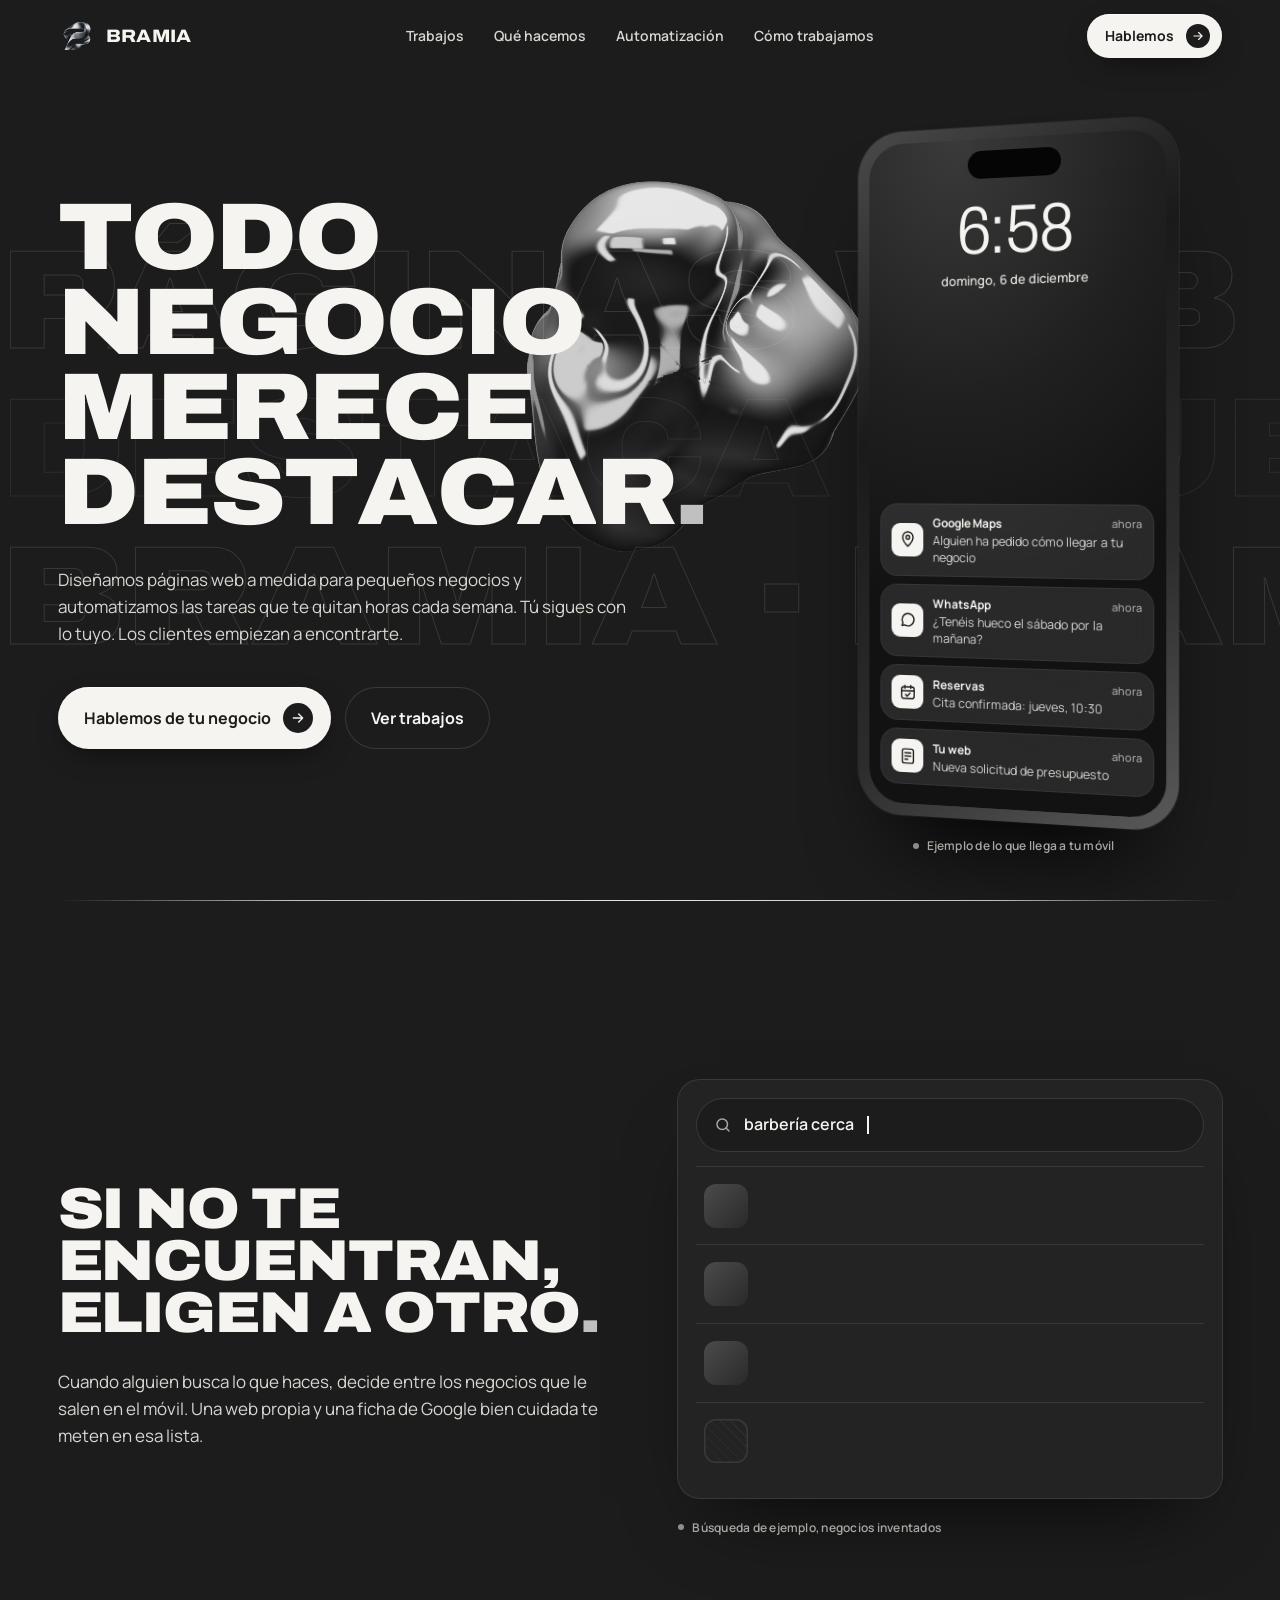
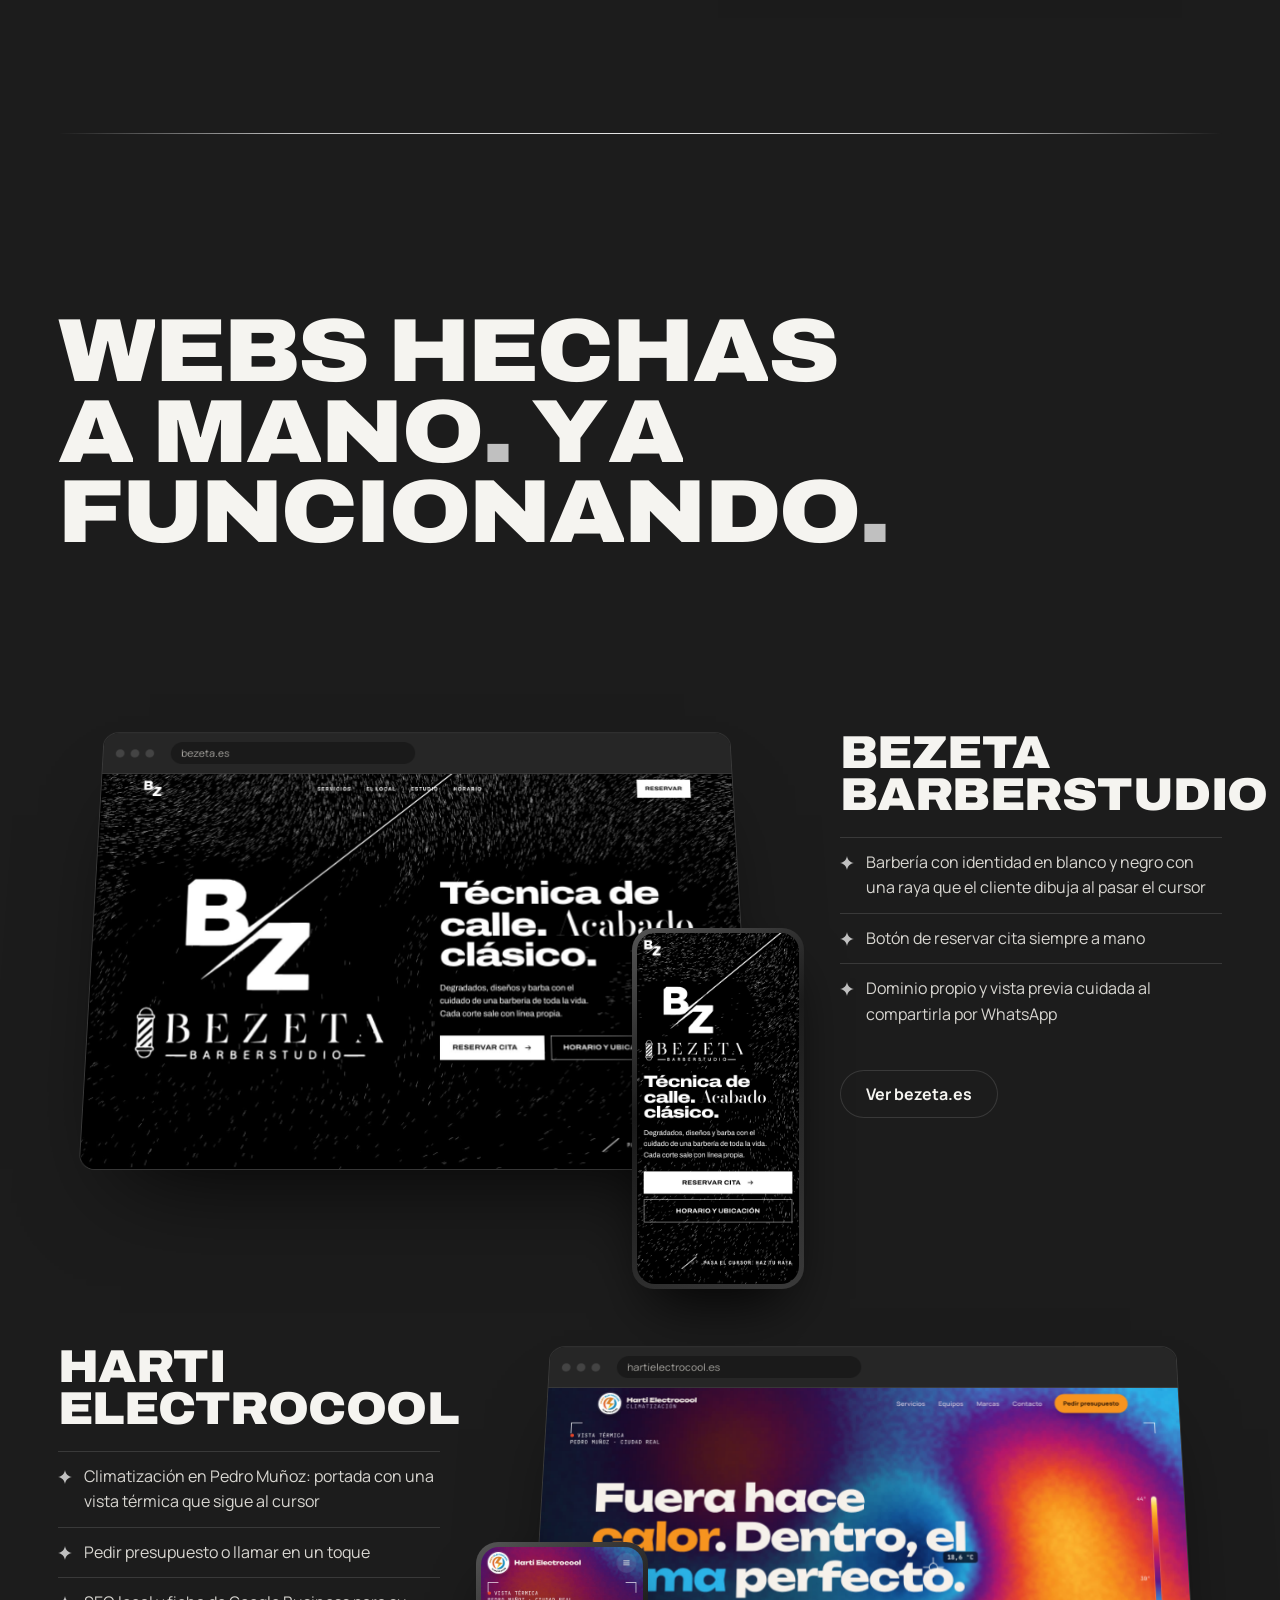
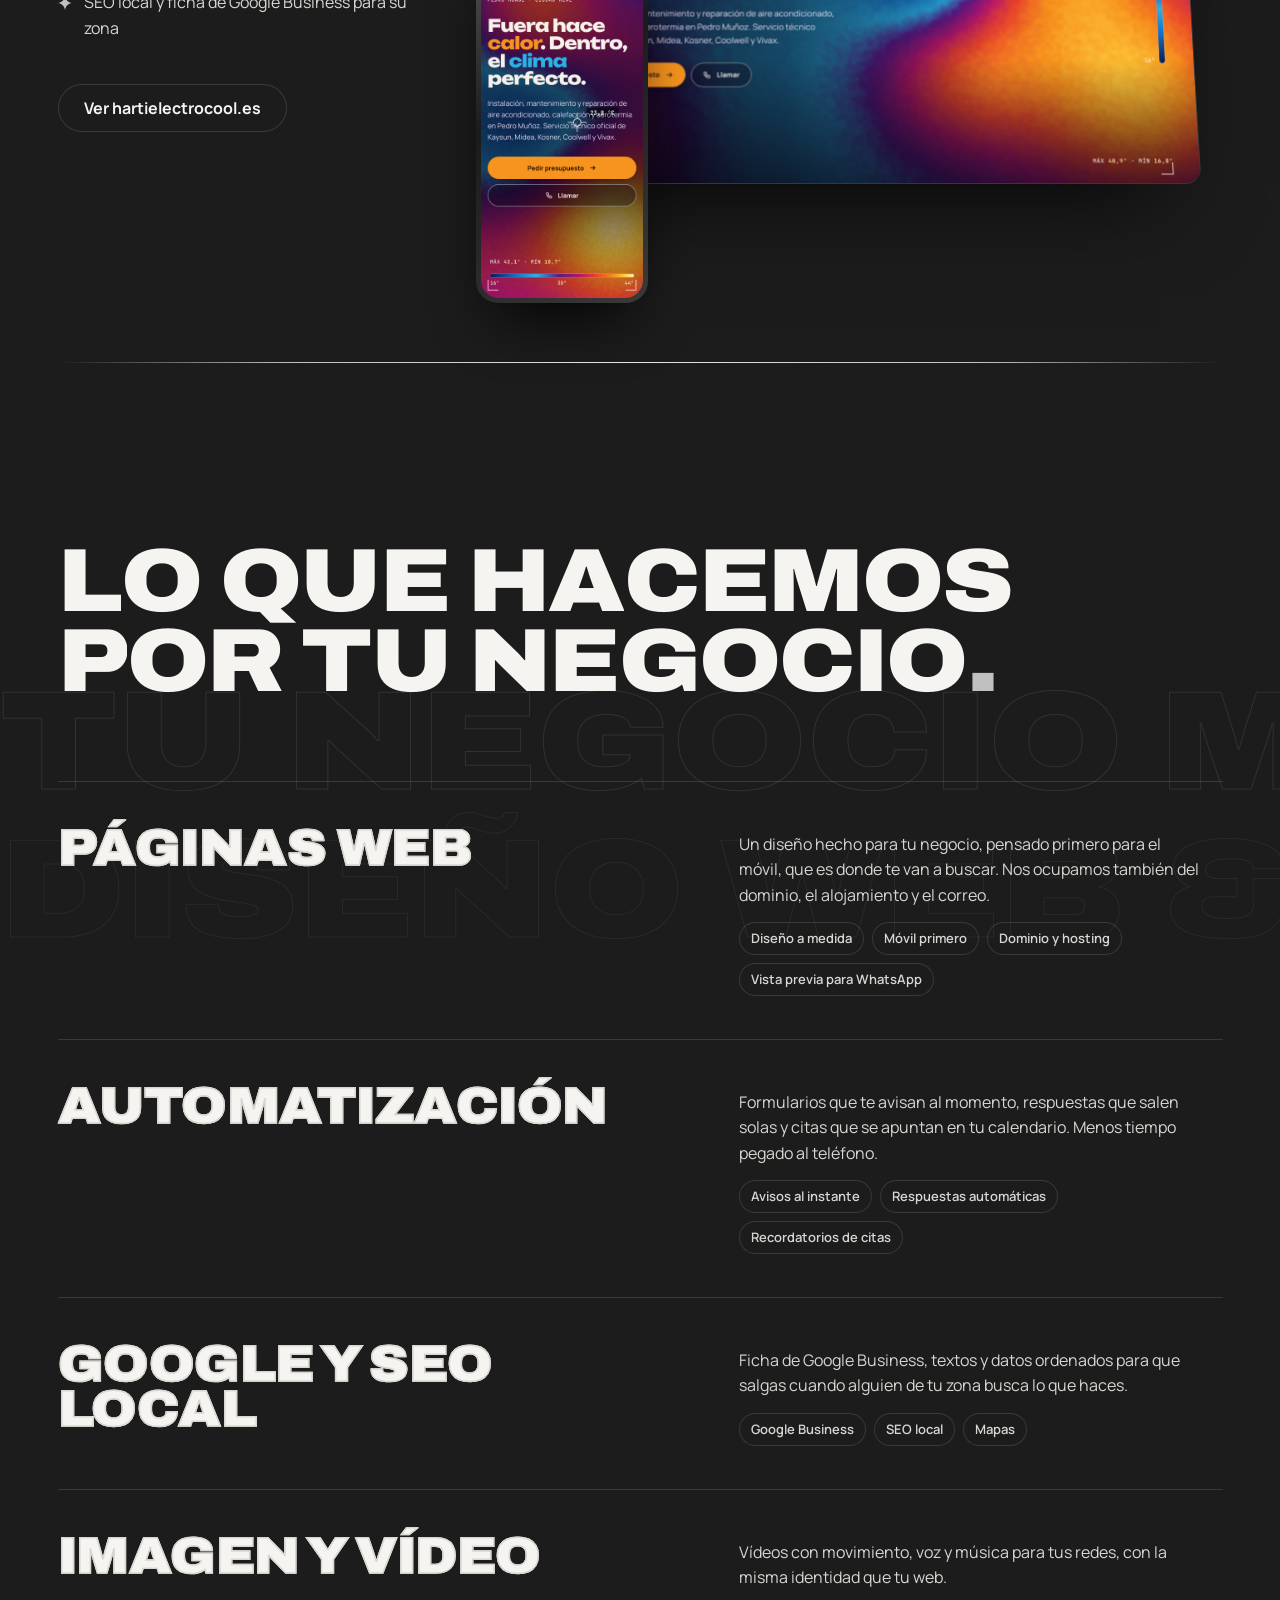
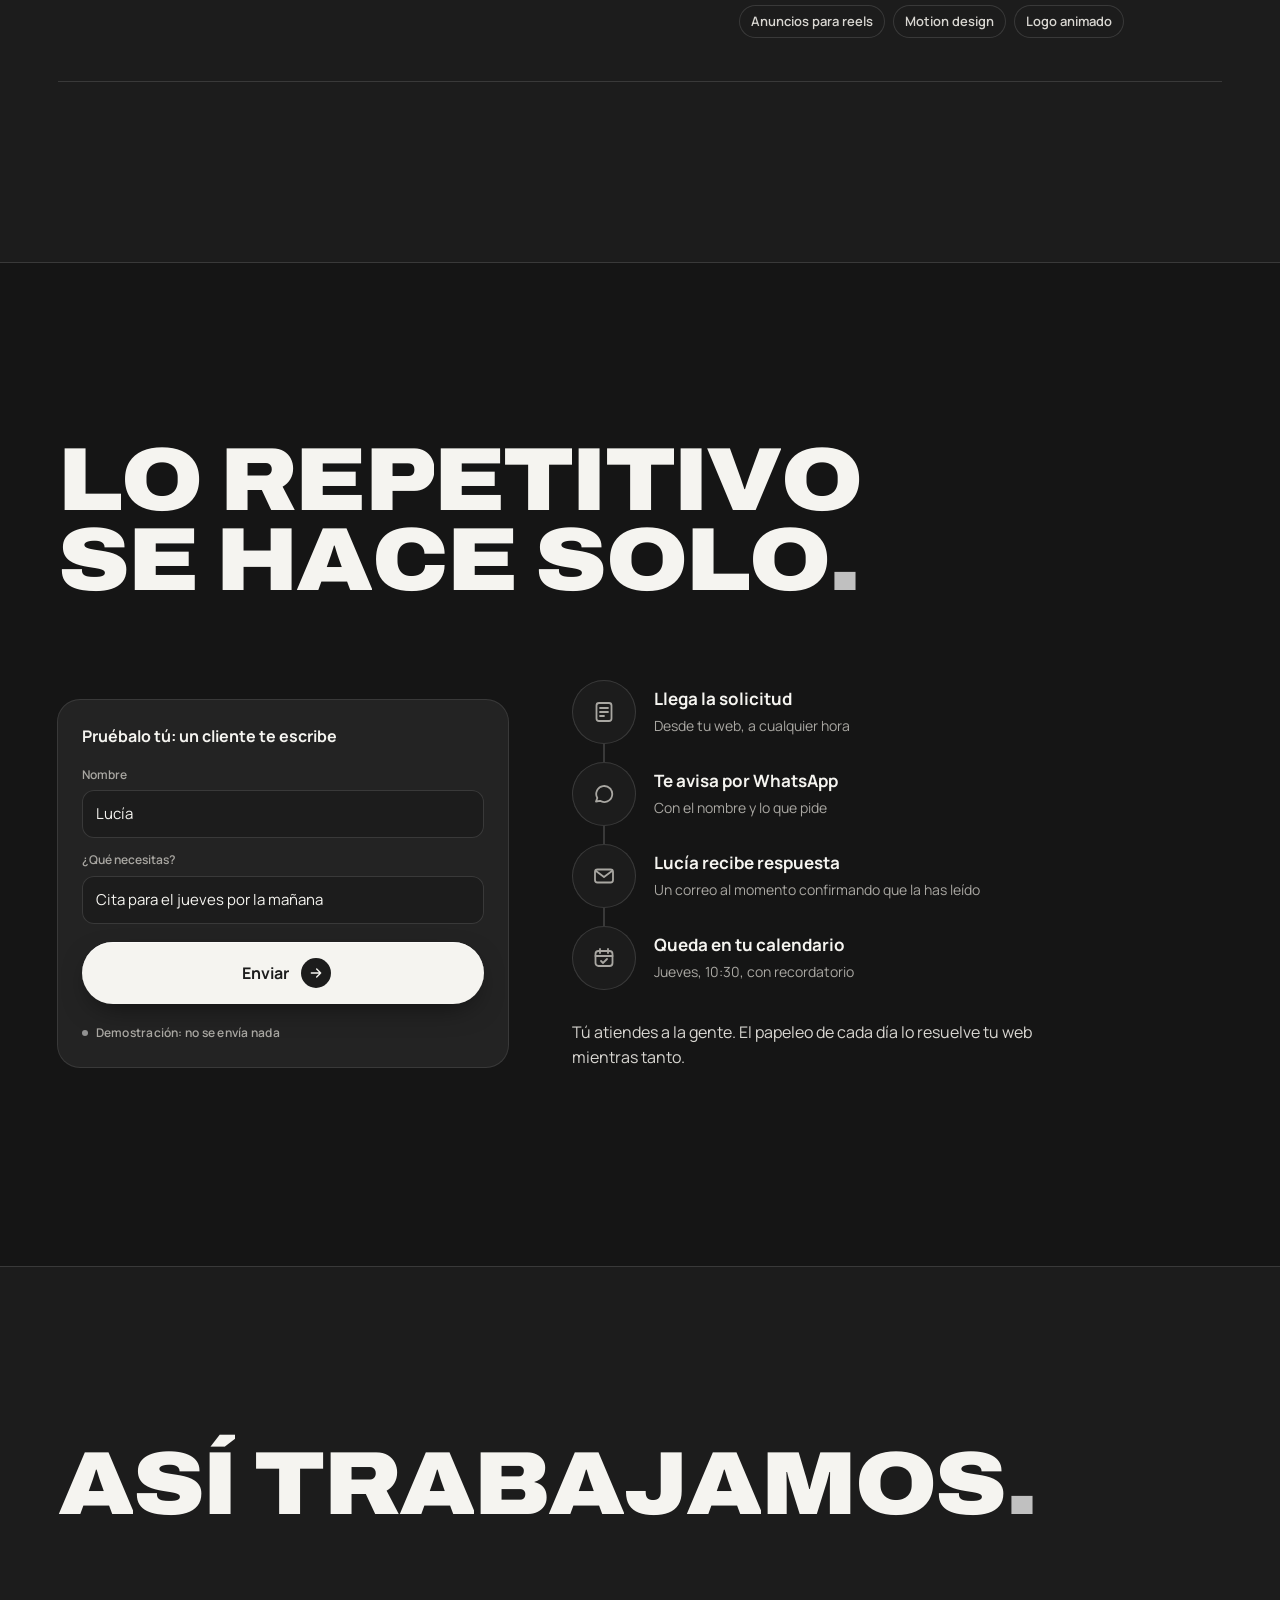
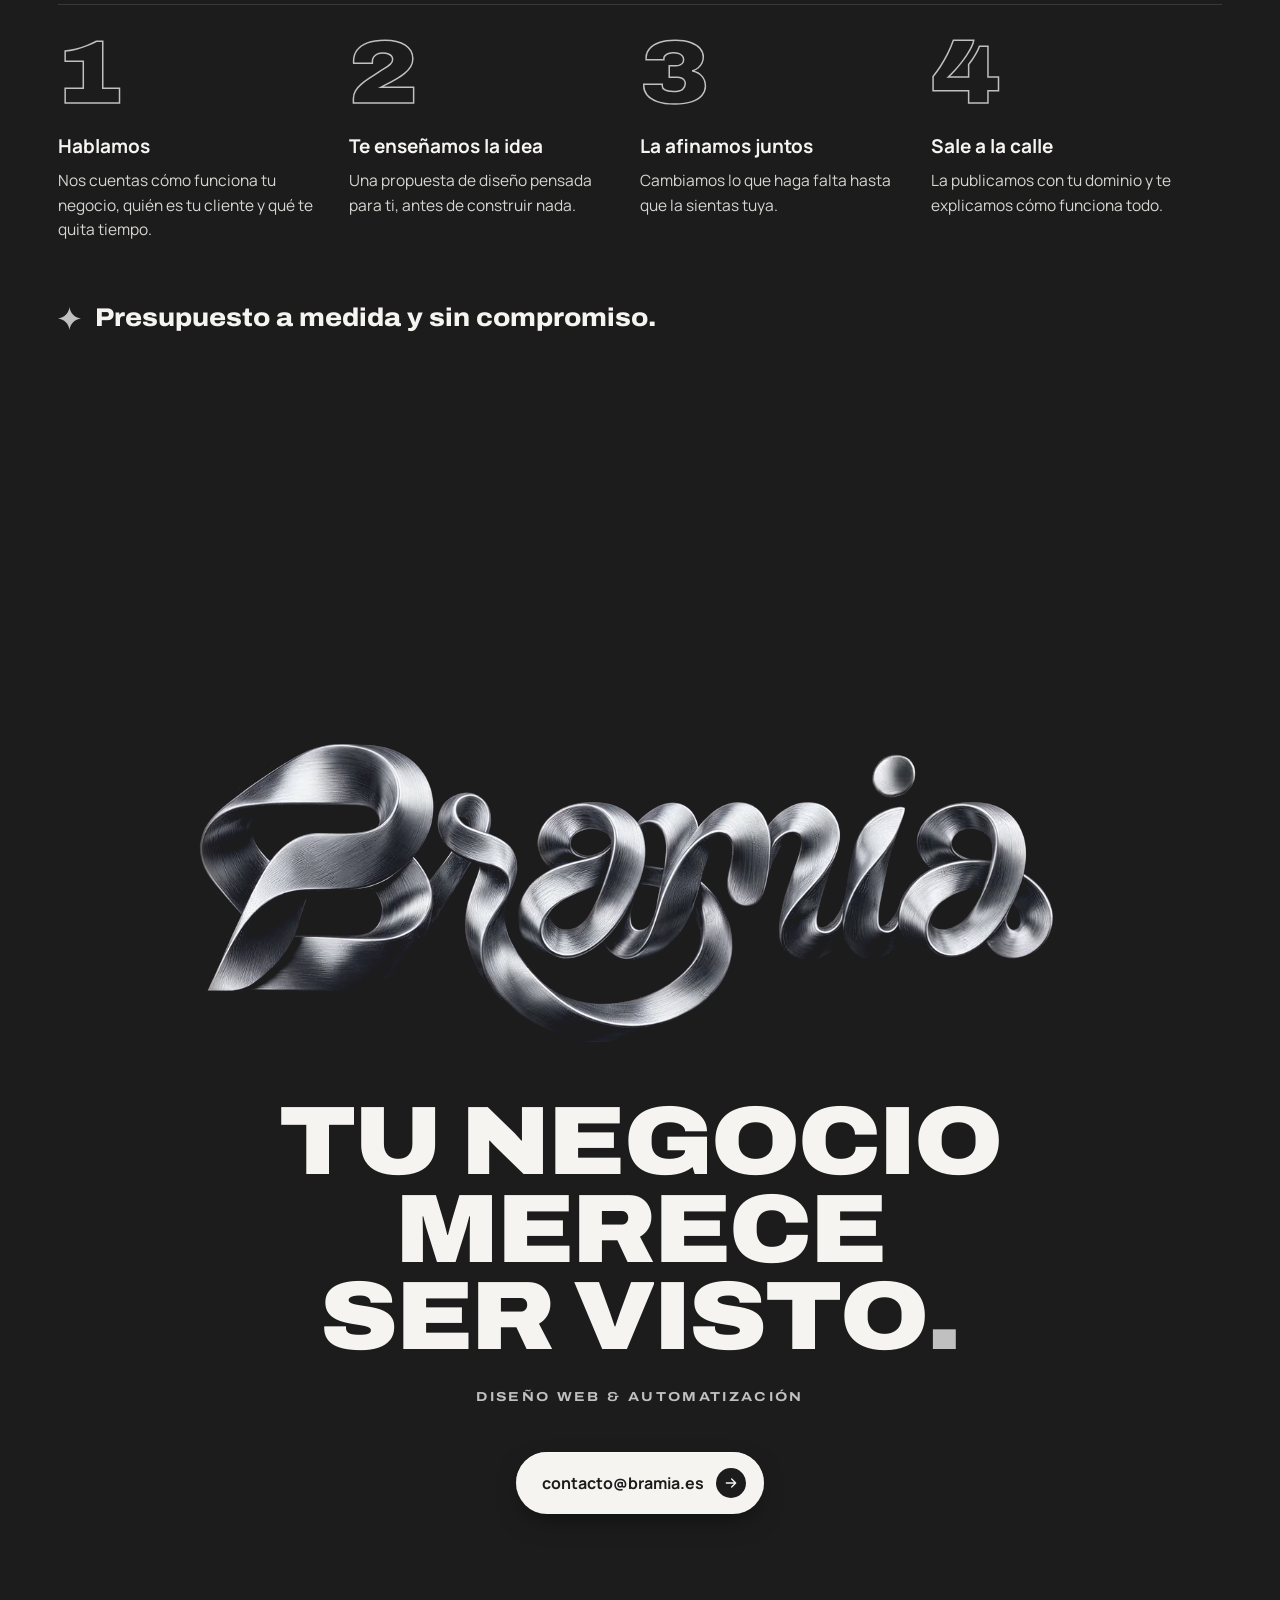
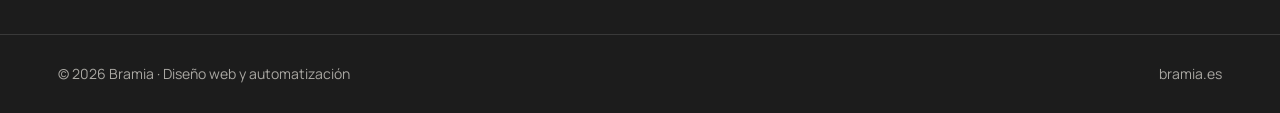
==== commit 6d02899d: "Final: vídeo de la B escribiendo Bramia, recortado antes de que la textura se deforme y fundido con " ====
--- a/index.html
+++ b/index.html
@@ -237,15 +237,10 @@
 .proceso__pie{margin-top:48px;font-family:var(--display);font-weight:800;font-stretch:108%;font-size:clamp(20px,2vw,28px);display:flex;align-items:center;gap:14px}
 
 /* ---------- Final ---------- */
-.final{min-height:100svh;display:grid;place-items:center;text-align:center;overflow:hidden;padding:120px 0}
+.final{background:var(--carbon);min-height:100svh;display:grid;place-items:center;text-align:center;overflow:hidden;padding:120px 0}
 .final .filas{opacity:.7}
-.firma{position:relative;width:min(560px,82vw);margin:0 auto 36px;aspect-ratio:935/338}
-.firma img{position:absolute;inset:0;width:100%}
-.firma__nombre{clip-path:inset(0 66% 0 0);transition:clip-path 1.6s var(--ease-in-out) .5s}
-.firma__luz{position:absolute;inset:0;-webkit-mask:url(assets/bramia-nombre.png) 0 0/100% 100% no-repeat;mask:url(assets/bramia-nombre.png) 0 0/100% 100% no-repeat;background:linear-gradient(100deg,transparent 44%,rgba(255,255,255,.85) 50%,transparent 56%) 58% 0/300% 100% no-repeat;mix-blend-mode:screen;opacity:0}
-.final.dentro .firma__nombre{clip-path:inset(0 0 0 0)}
-.final.dentro .firma__luz{animation:barre 1.6s var(--ease-in-out) .5s both}
-@keyframes barre{0%{opacity:1;background-position:58% 0}85%{opacity:1}100%{opacity:0;background-position:22% 0}}
+.firma{position:relative;width:min(920px,100%);margin:0 auto 28px;aspect-ratio:1280/568}
+.firma video{position:absolute;inset:0;width:100%;height:100%;object-fit:contain;mix-blend-mode:screen;filter:contrast(1.18) brightness(.96);-webkit-mask:linear-gradient(90deg,transparent,#000 5%,#000 95%,transparent),linear-gradient(transparent,#000 8%,#000 92%,transparent);-webkit-mask-composite:source-in;mask:linear-gradient(90deg,transparent,#000 5%,#000 95%,transparent),linear-gradient(transparent,#000 8%,#000 92%,transparent);mask-composite:intersect}
 .final h2{font-size:clamp(46px,7.6vw,128px);max-width:14ch;margin:0 auto}
 .final__lema{margin:24px 0 0;font-family:var(--display);font-weight:700;font-stretch:118%;letter-spacing:.18em;font-size:13px;color:var(--plata)}
 .contacto{margin-top:44px;display:flex;flex-direction:column;align-items:center;gap:16px}
@@ -519,8 +514,10 @@
     </div>
     <div class="envoltura" style="position:relative">
       <div class="firma" aria-hidden="true">
-        <img class="firma__nombre" src="assets/bramia-nombre.png" alt="" width="935" height="338" loading="lazy">
-        <span class="firma__luz"></span>
+        <video id="firma" muted playsinline preload="metadata" width="1280" height="568">
+          <source src="assets/video/bramia-firma.webm" type="video/webm">
+          <source src="assets/video/bramia-firma.mp4" type="video/mp4">
+        </video>
       </div>
       <h2 class="cartel" data-letras aria-label="Tu negocio merece ser visto.">Tu negocio merece ser visto<span class="punto">.</span></h2>
       <p class="final__lema">DISEÑO WEB &amp; AUTOMATIZACIÓN</p>
@@ -634,6 +631,14 @@
     addEventListener('scroll', () => { if (!activo) { activo = true; ultimo = scrollY; requestAnimationFrame(inclinaCarteles); } }, { passive: true });
   }
 
+  // La B escribe "Bramia" cuando el final entra en pantalla
+  const firma = document.getElementById('firma');
+  if (reduce) { firma.poster = 'assets/video/bramia-firma.jpg'; firma.preload = 'none'; }
+  else new IntersectionObserver((es, o) => {
+    if (!es[0].isIntersecting) return; o.disconnect();
+    firma.play().catch(() => { firma.poster = 'assets/video/bramia-firma.jpg'; try { firma.currentTime = 6.45; } catch (e) {} });
+  }, { threshold: .6 }).observe(firma);
+
   // Navegación con fondo al bajar
   const nav = document.getElementById('nav');
   const navFondo = () => nav.classList.toggle('con-fondo', scrollY > 40);
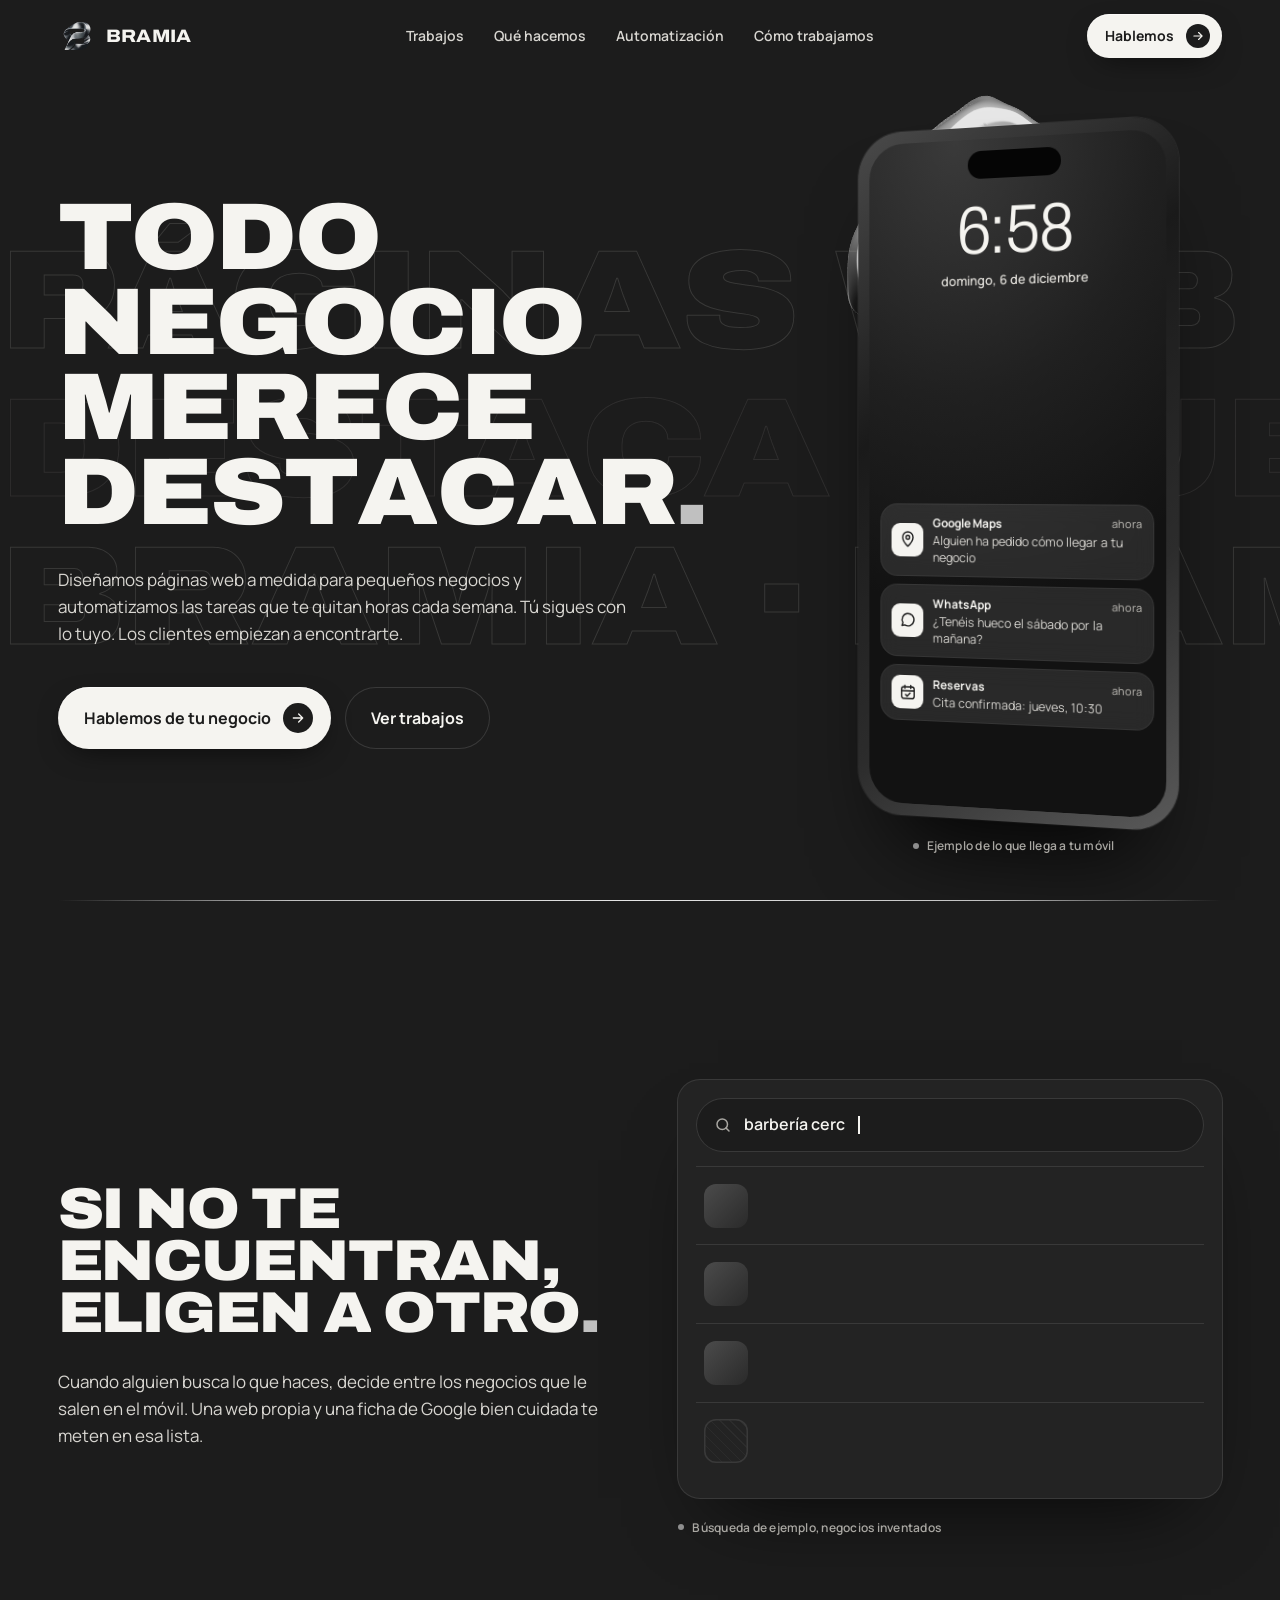
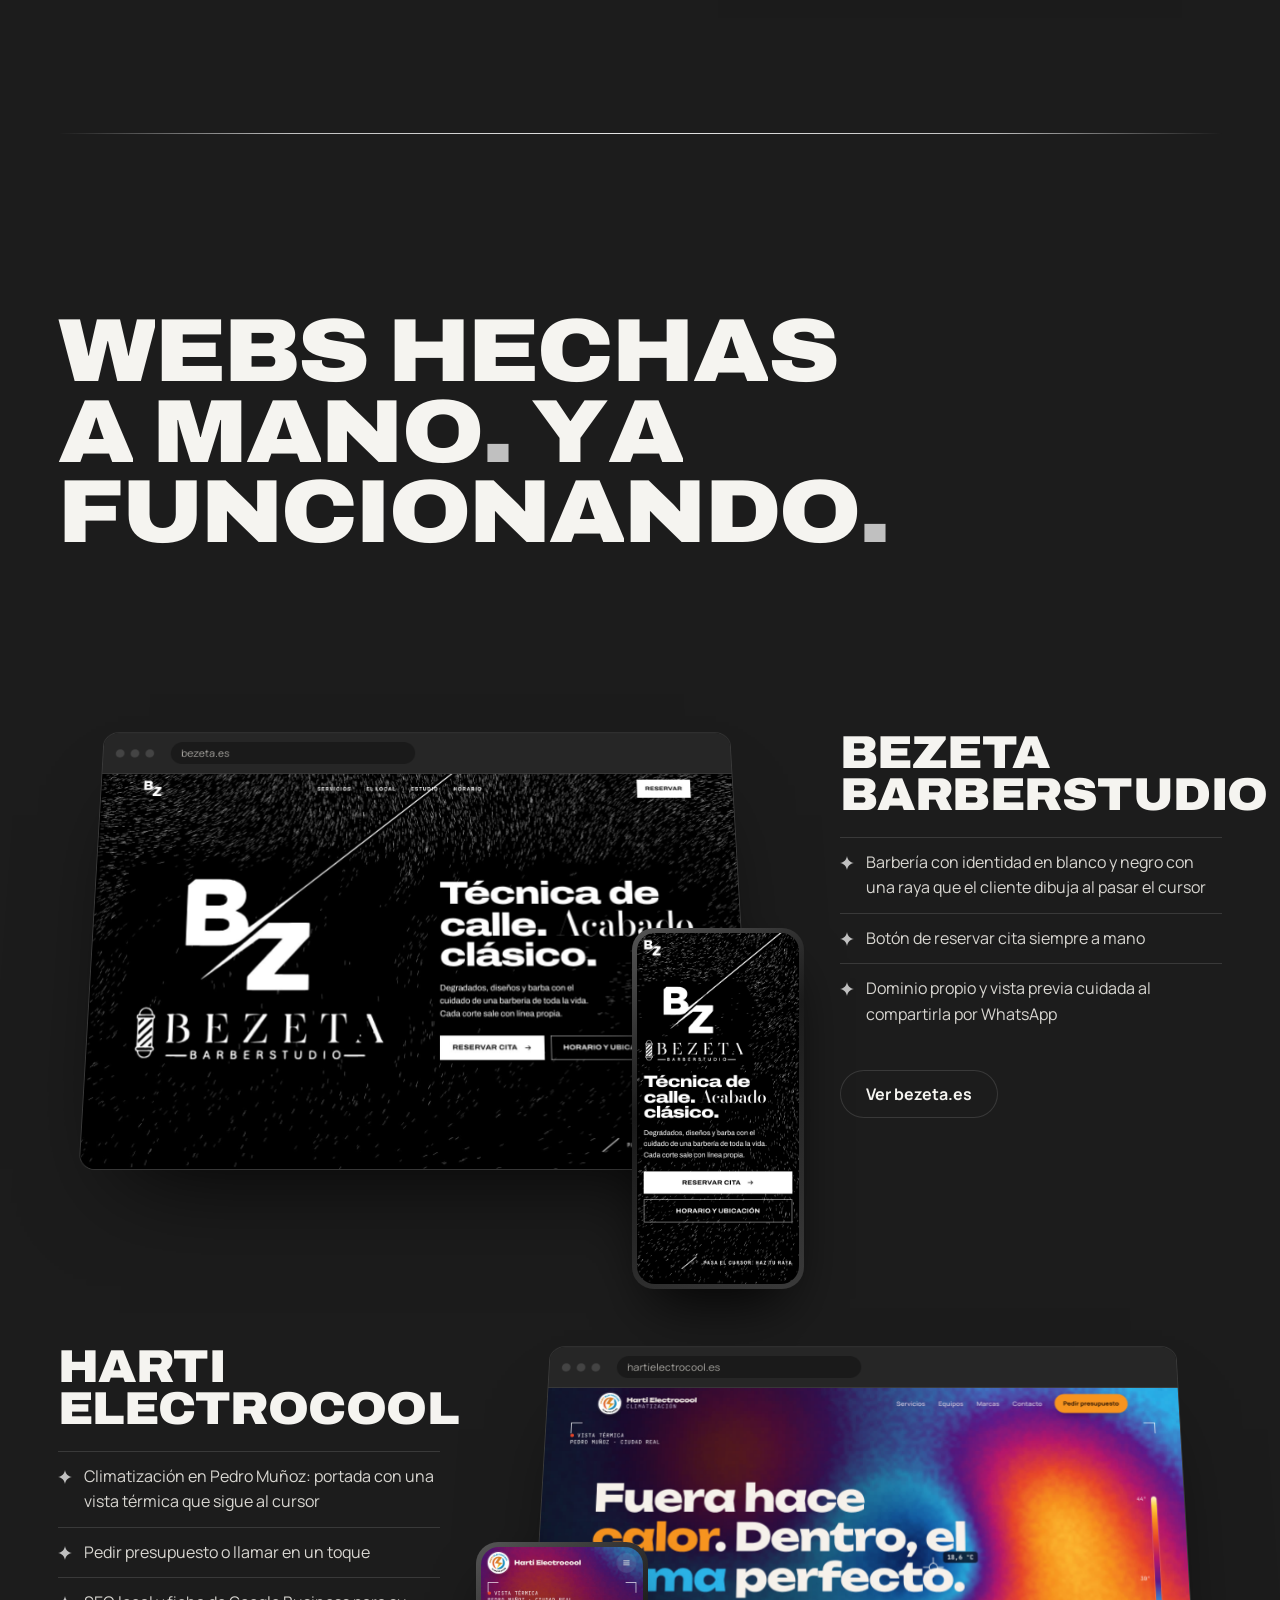
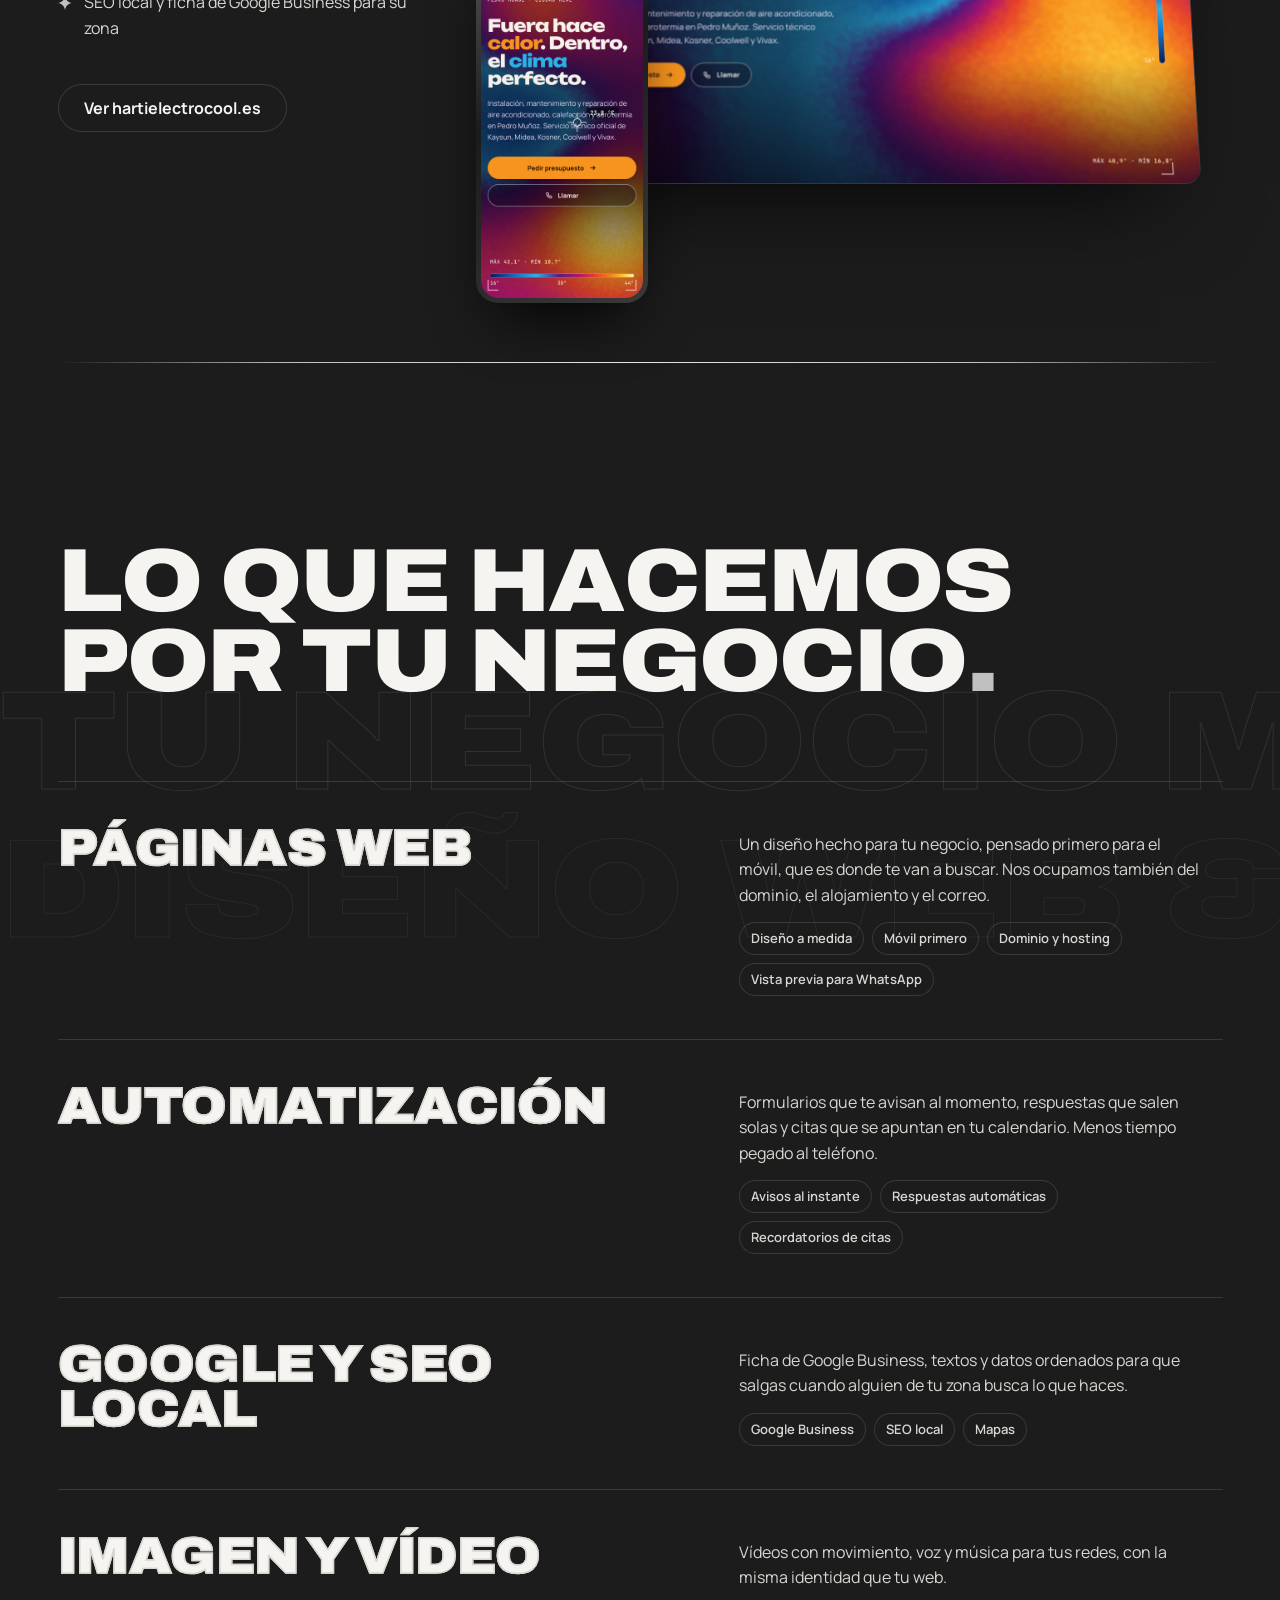
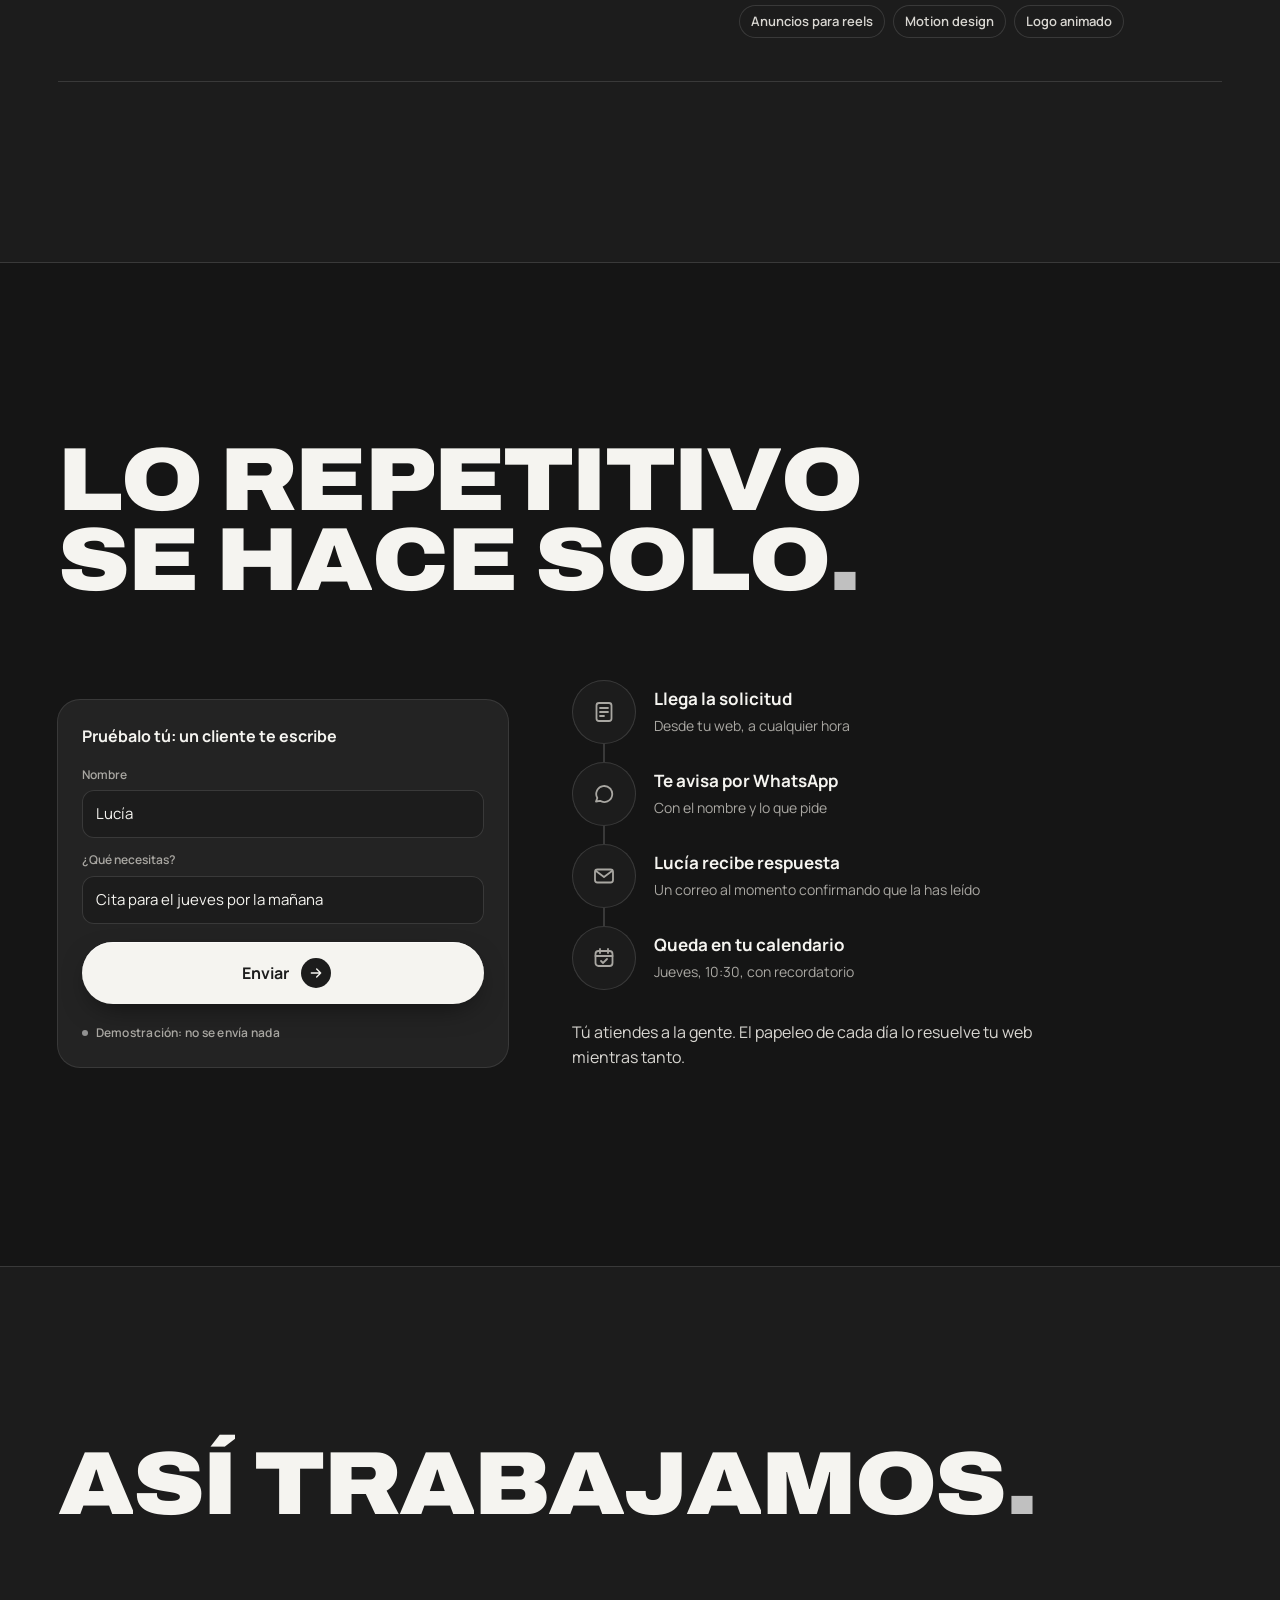
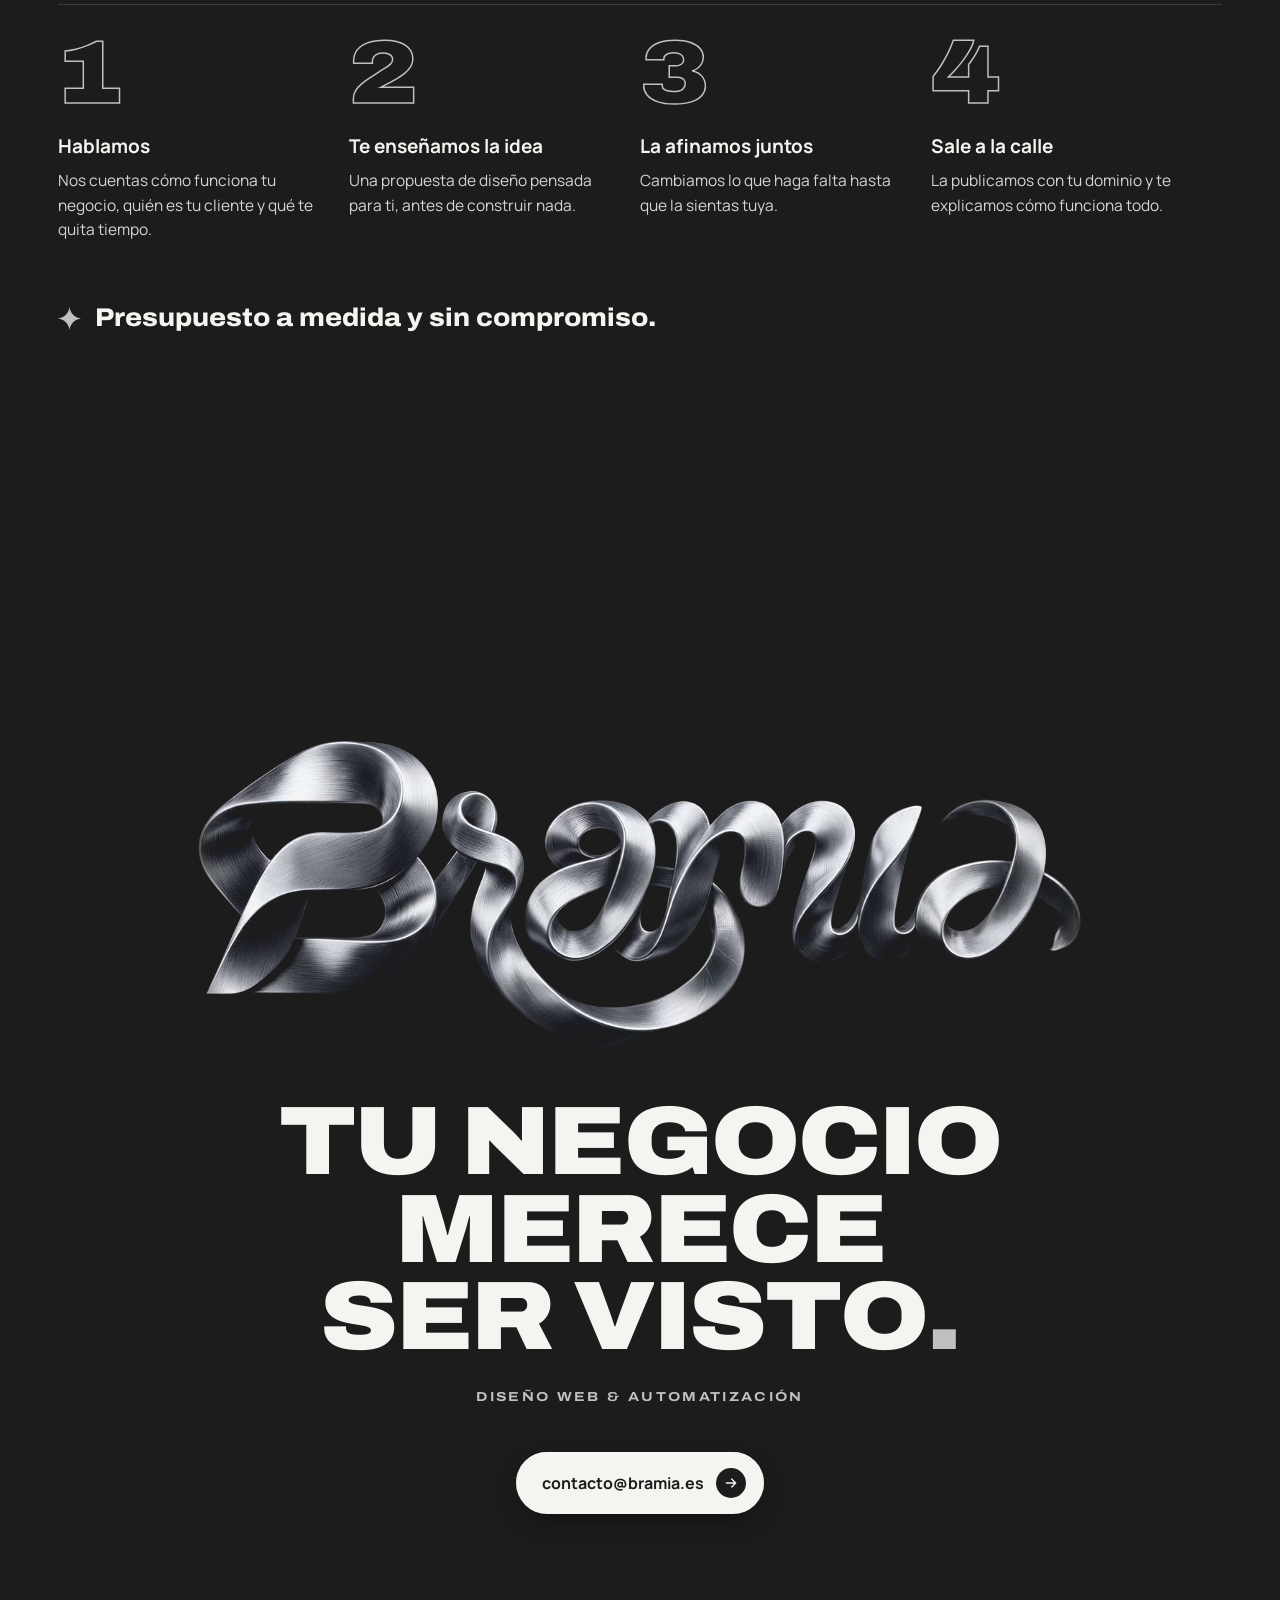
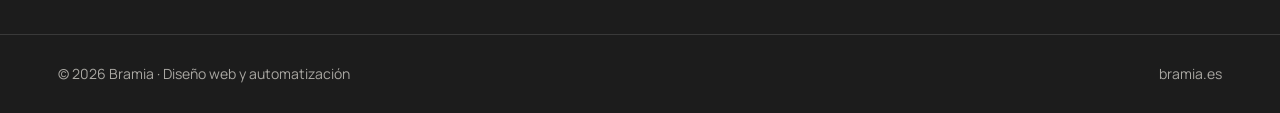
==== commit 6b0bd25e: "El metal líquido asoma por detrás del móvil y nunca pisa el texto Co-Authored-By: Claude Opus 5.5 <n" ====
--- a/index.html
+++ b/index.html
@@ -784,20 +784,33 @@
 const metal = crearMetalLiquido(movilPeque ? 64 : 110);
 const grupo = new THREE.Group(); grupo.add(metal.malla); scene.add(grupo);
 
-let w = 0, h = 0, anclaX = .78, anclaY = 1;
+let w = 0, h = 0, anclaX = .78, anclaY = 1, escala = .82;
 const movilEl = document.getElementById('movil');
+const textosPortada = [...document.querySelectorAll('.portada h1, .portada .entrada, .portada__acciones')];
 function ajusta() {
   w = innerWidth; h = innerHeight;
   renderer.setSize(w, h, false);
   camera.aspect = w / h; camera.updateProjectionMatrix();
-  // En escritorio el metal se ancla al borde izquierdo del móvil, a la altura de la hora
+  if (w <= 980) return;
+  // En escritorio el metal ocupa el hueco libre entre el texto y el móvil, sin pisar nunca el texto
   const r = movilEl.getBoundingClientRect();
+  const finTexto = Math.max(...textosPortada.map(el => {
+    const rango = document.createRange(); rango.selectNodeContents(el);
+    return Math.max(...[...rango.getClientRects()].map(c => c.right));
+  }));
   const medioAlto = Math.tan(THREE.MathUtils.degToRad(camera.fov / 2)) * camera.position.z;
-  const px = r.left - w * .06, py = r.top + scrollY + r.height * .3;
+  const mundoPorPx = 2 * medioAlto / h;
+  // detrás del móvil, asomando por la derecha y por arriba; nunca a la izquierda del texto
+  const radioPx = Math.min(250, r.width * .6);
+  let px = r.right - r.width * .1;
+  px = Math.max(px, finTexto + radioPx + 16);
+  const py = r.top + scrollY + r.height * .2;
   anclaX = (px / w - .5) * 2 * medioAlto * camera.aspect;
   anclaY = -(py / h - .5) * 2 * medioAlto;
+  escala = radioPx * mundoPorPx / 1.38;
 }
 addEventListener('resize', ajusta); ajusta();
+document.fonts?.ready.then(ajusta);
 
 let mx = 0, my = 0, rx = 0, ry = 0, sc = 0, scS = 0;
 let energia = 0, ultimoY = scrollY;
@@ -829,7 +842,7 @@
   );
   energia *= .965;
   metal.actualiza(t, energia);
-  grupo.scale.setScalar((ancho ? .82 : .34) * (1 - e * .45));
+  grupo.scale.setScalar((ancho ? escala : .34) * (1 - e * .45));
   grupo.rotation.set(
     -.25 + rx + Math.sin(t * .6) * .05,
     .55 + ry + scS * Math.PI * 2 + t * .08 + e * 1.2,
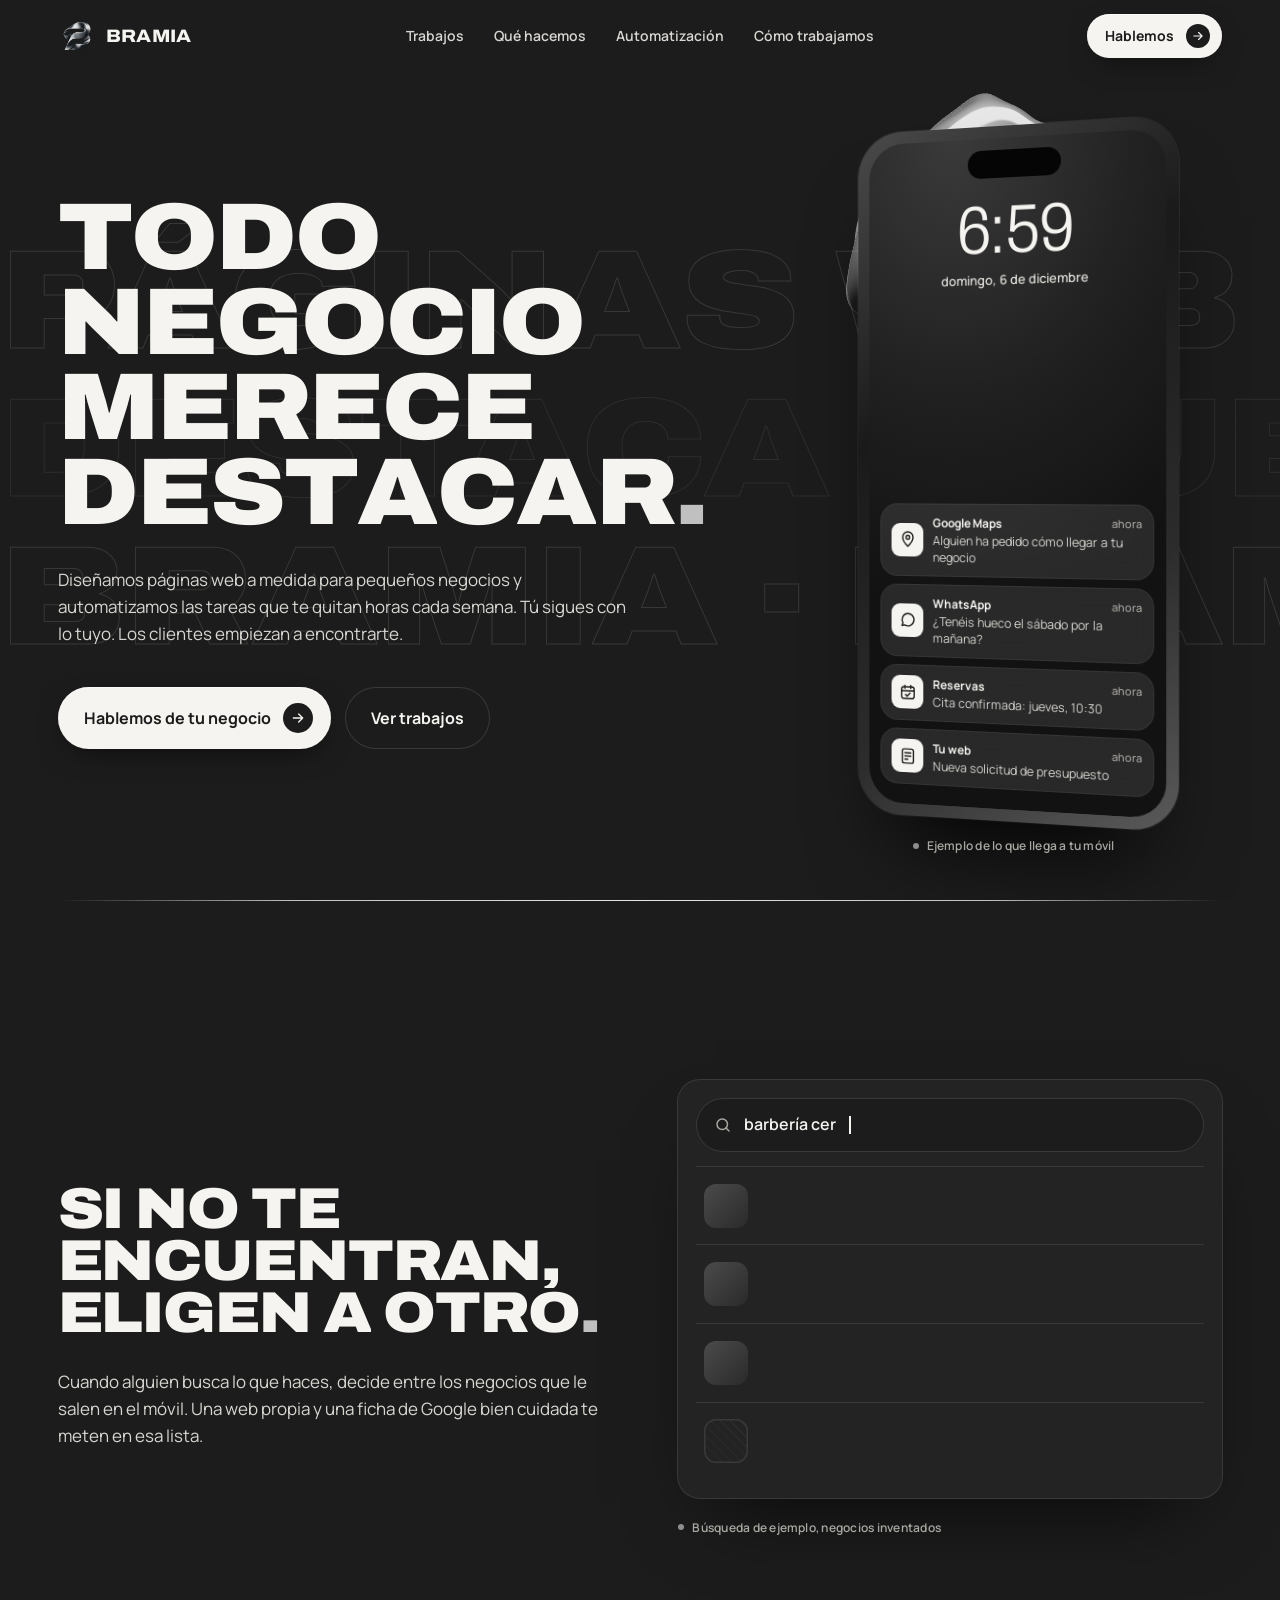
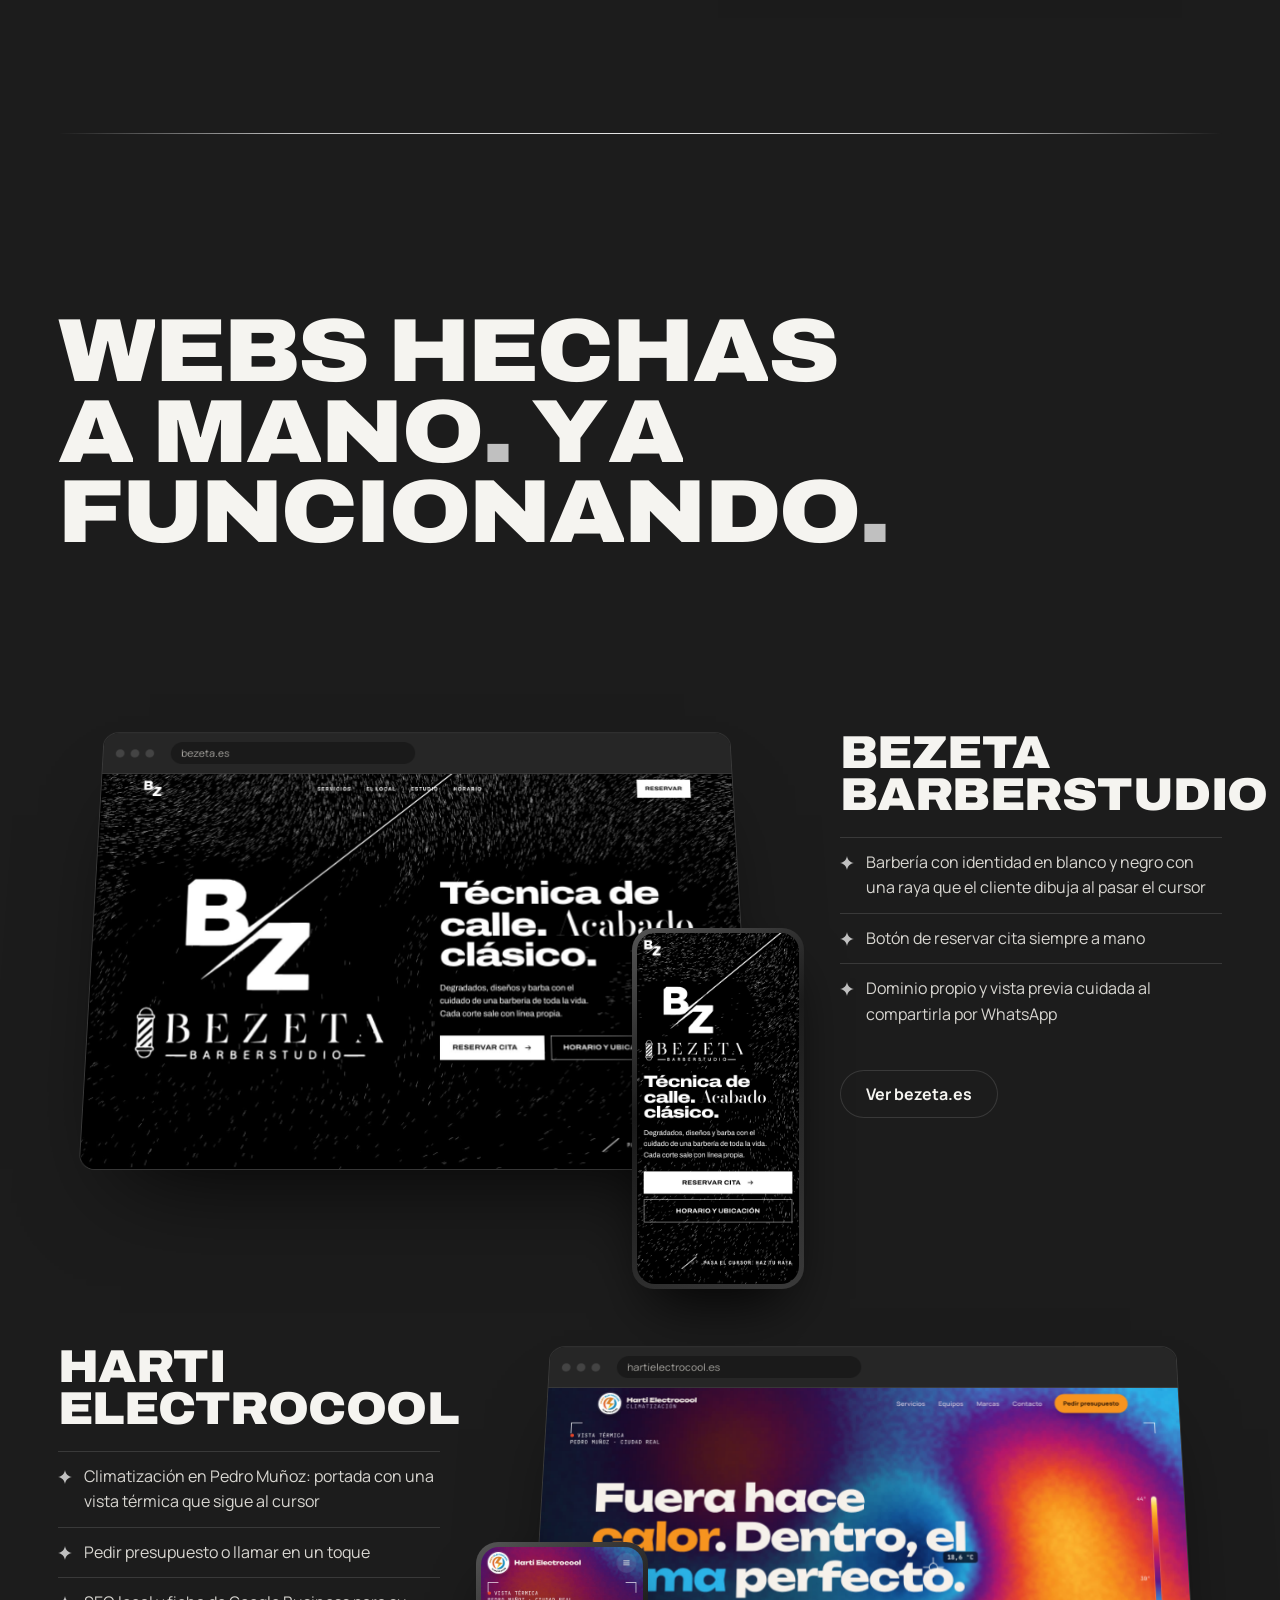
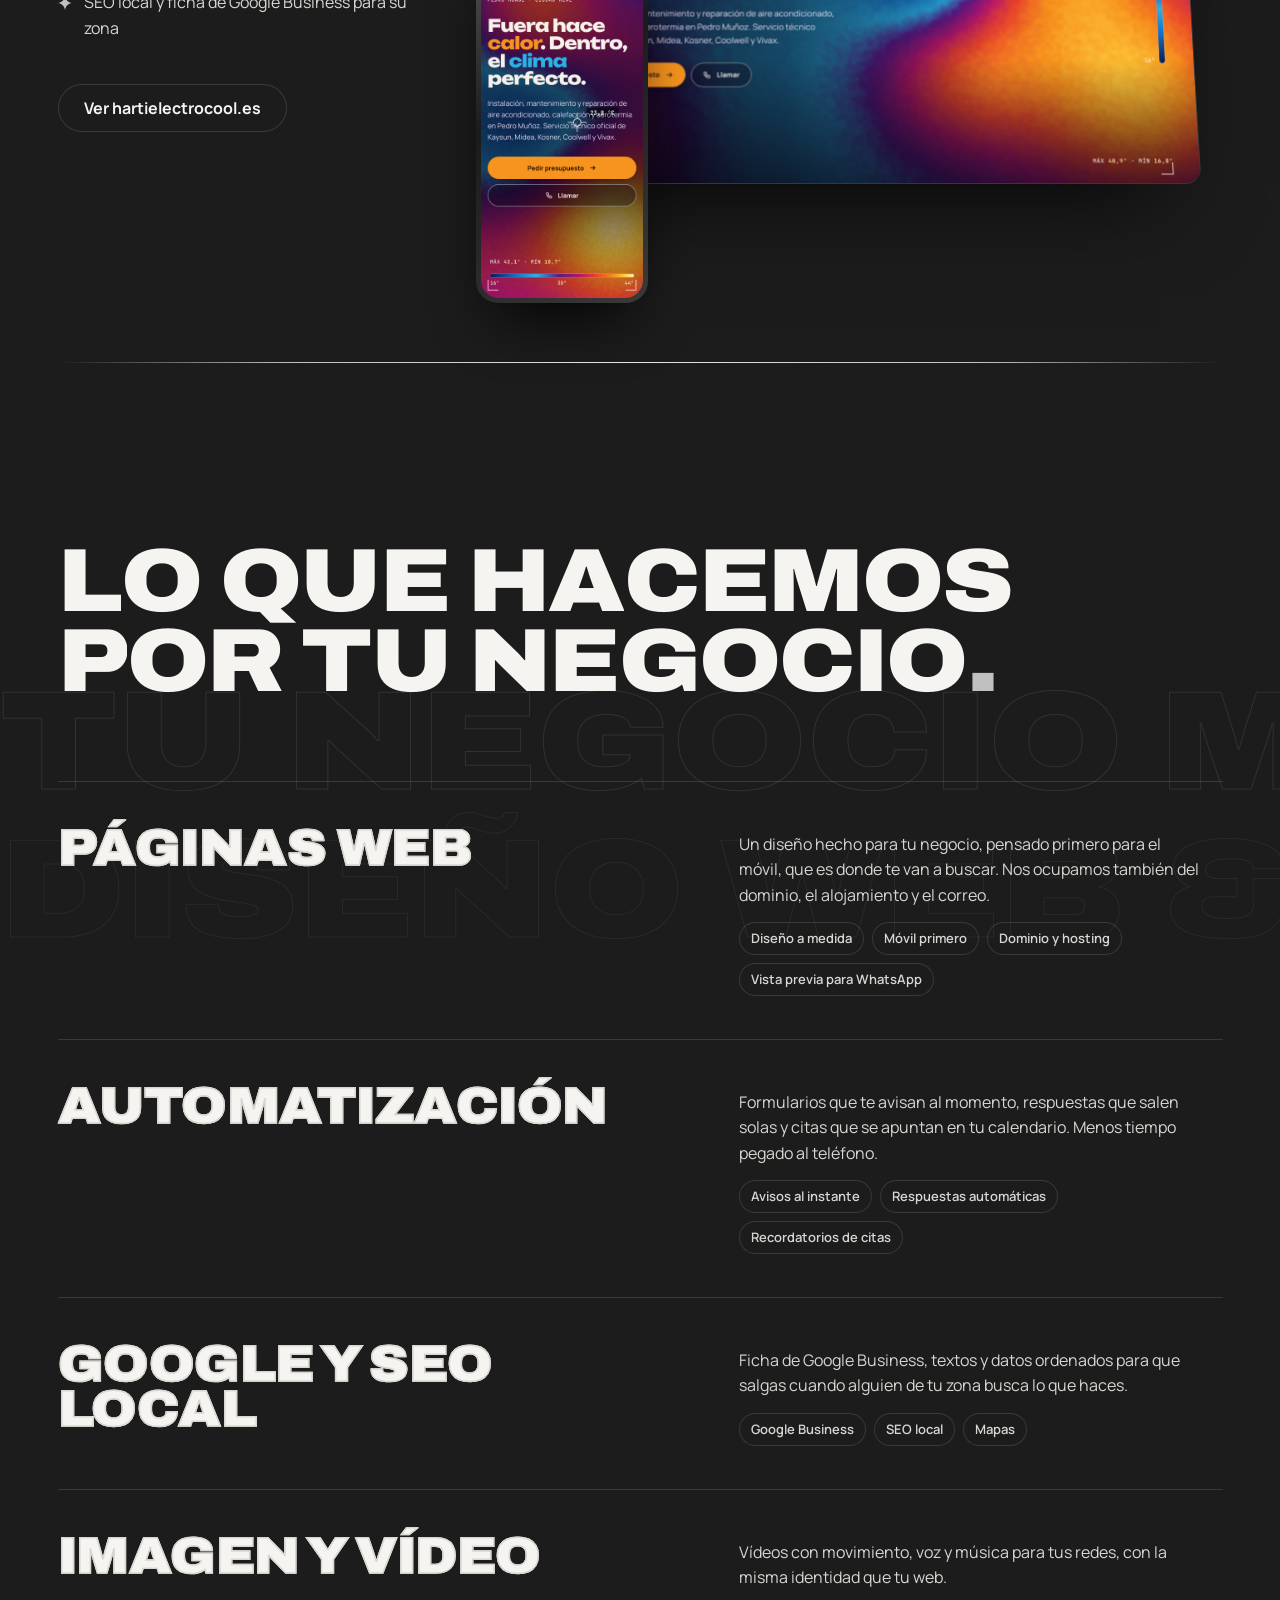
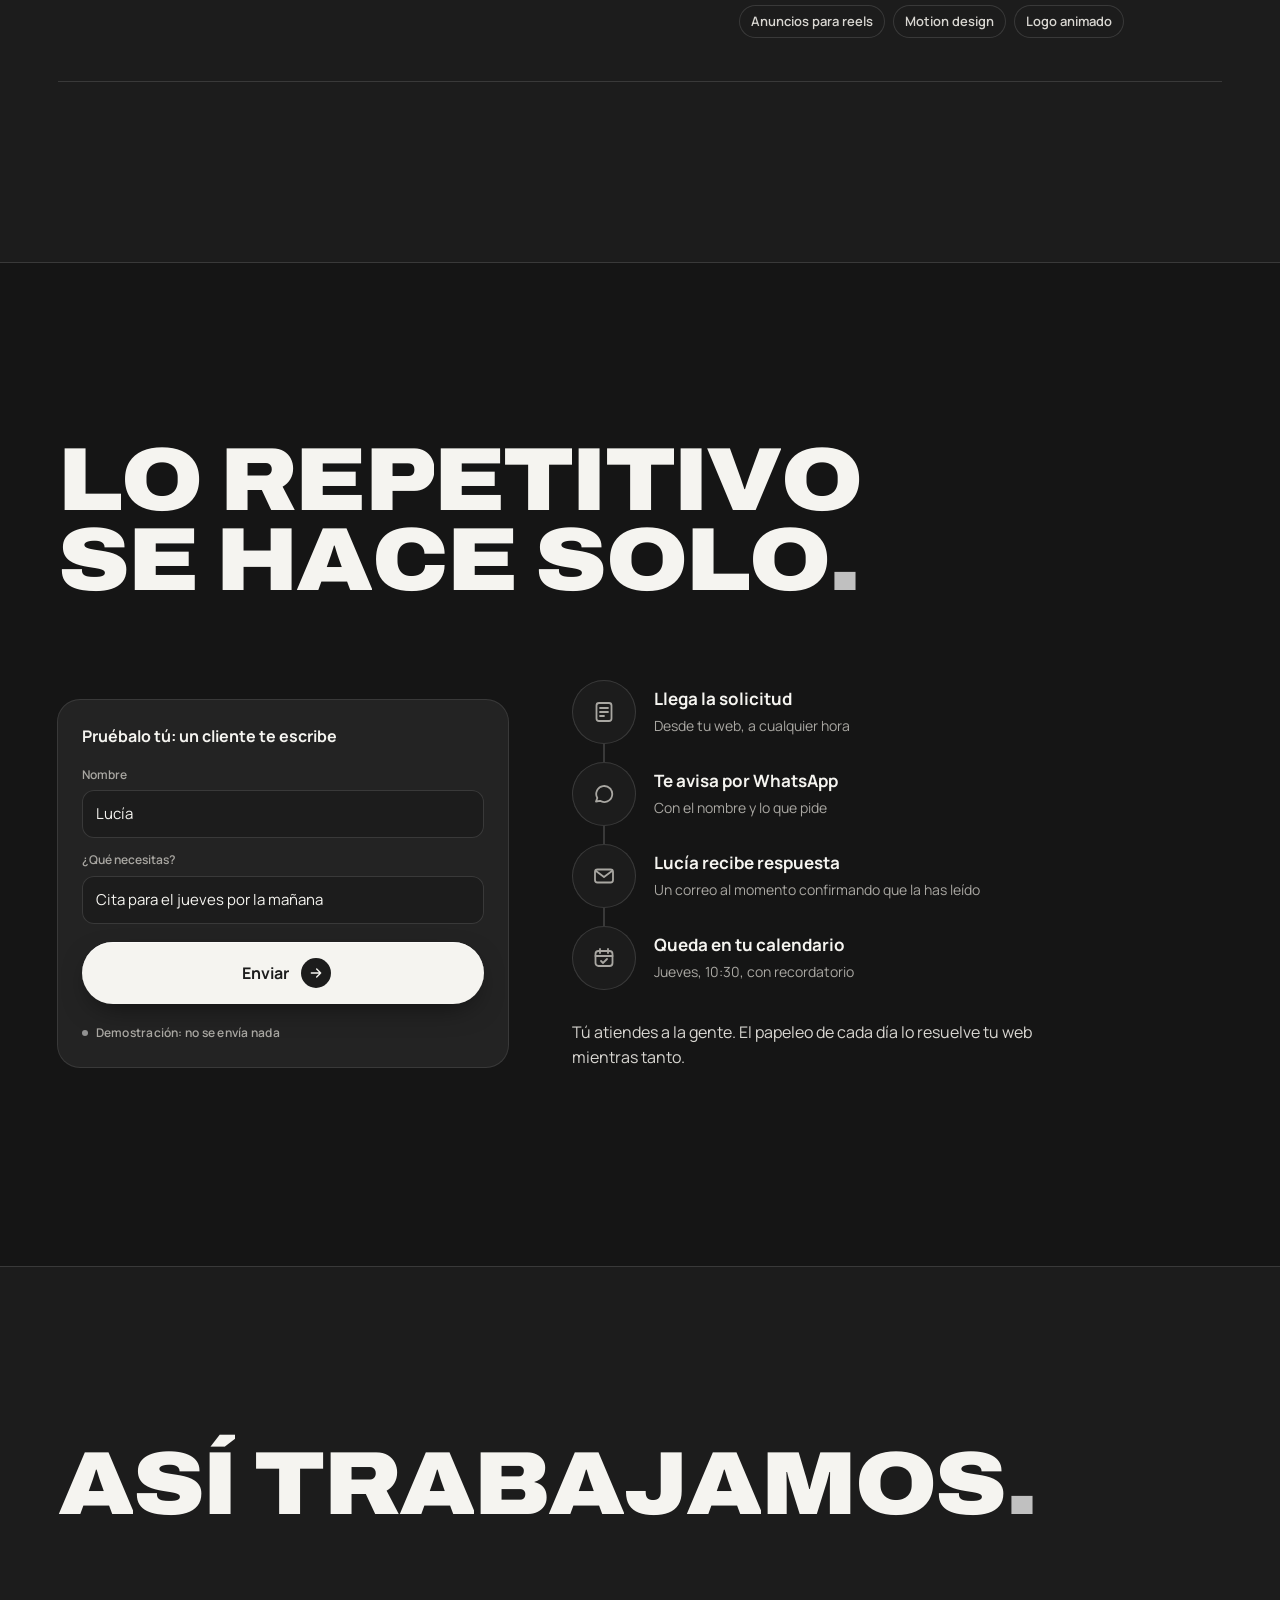
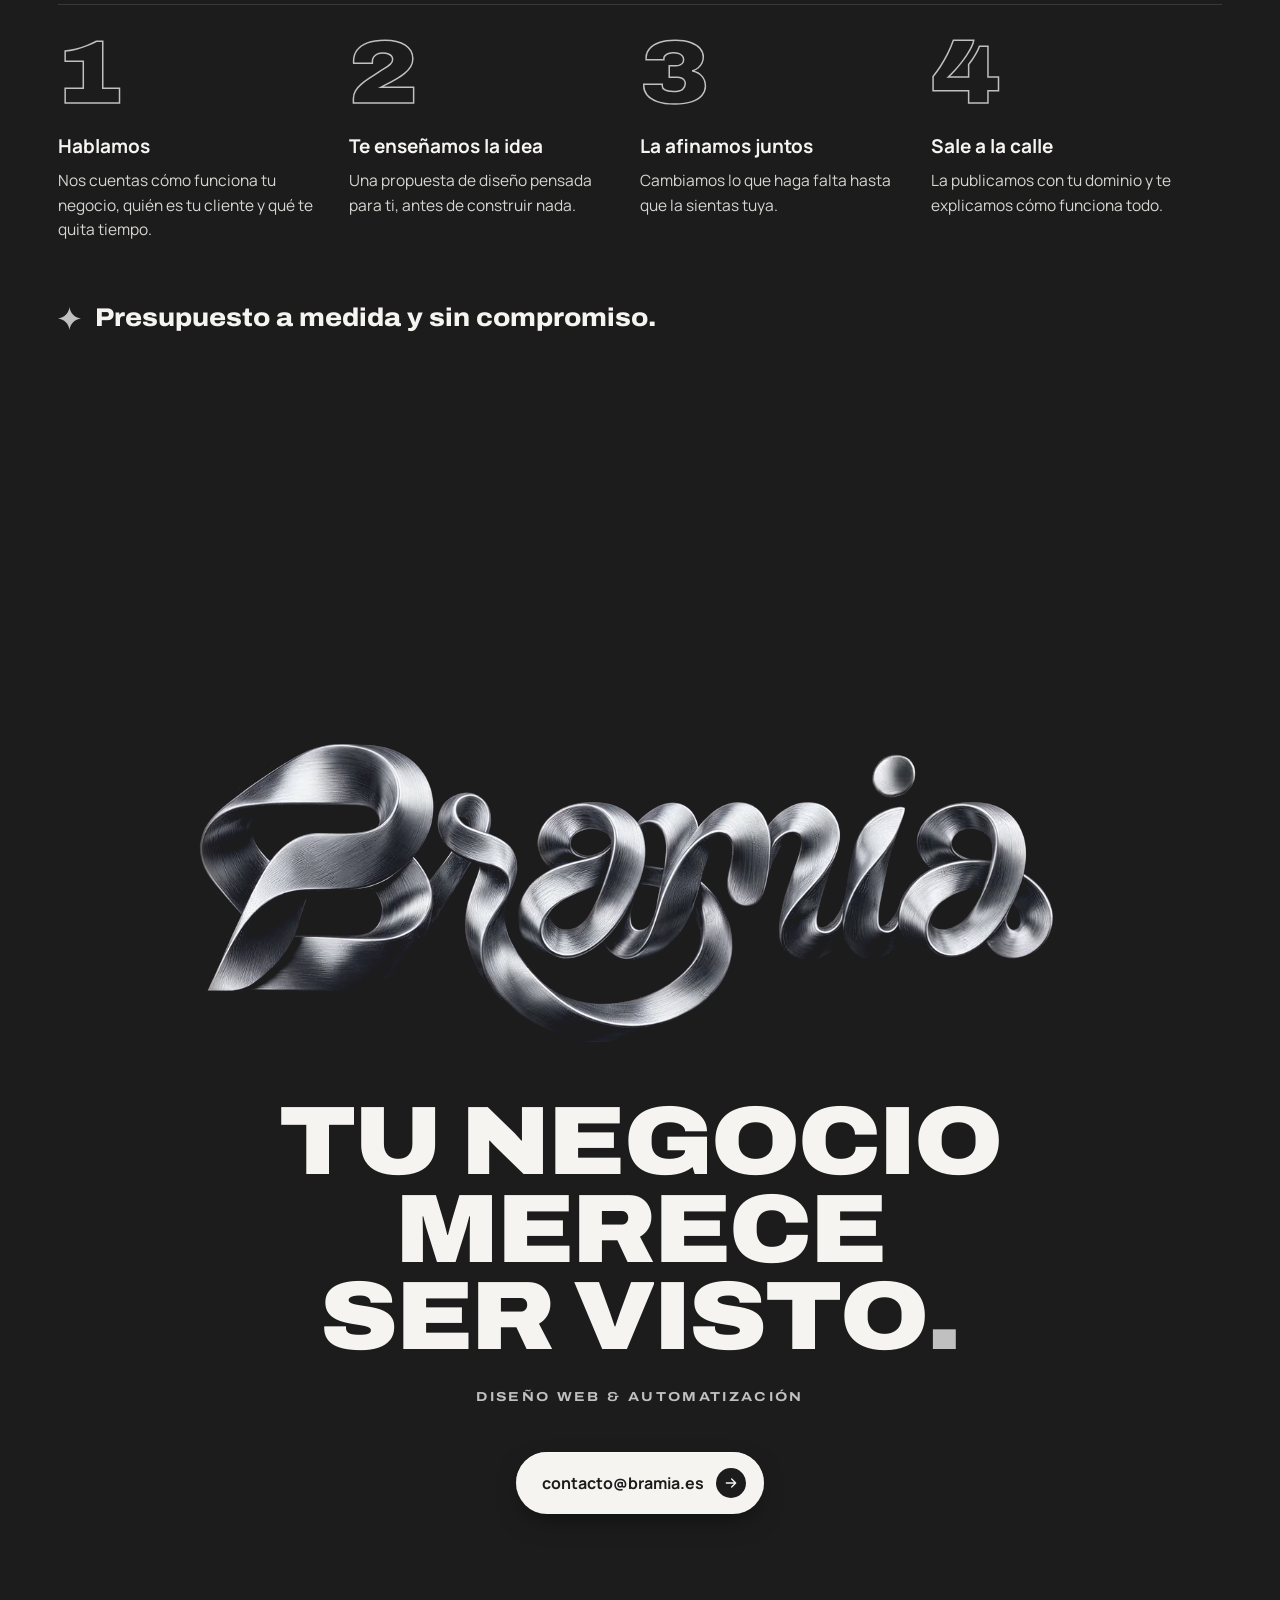
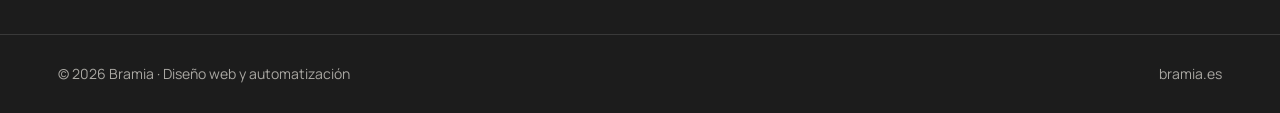
==== commit 42c99f78: "Vista previa al compartir con el logo de metal del vídeo Co-Authored-By: Claude Opus 5.5 <noreply@an" ====
--- a/index.html
+++ b/index.html
@@ -13,13 +13,13 @@
 <meta property="og:url" content="https://bramia.es/">
 <meta property="og:title" content="Bramia · Todo negocio merece destacar">
 <meta property="og:description" content="Páginas web a medida y automatización para pequeños negocios.">
-<meta property="og:image" content="https://bramia.es/assets/og-compartir.jpg">
+<meta property="og:image" content="https://bramia.es/assets/og-compartir.jpg?v=2">
 <meta property="og:image:width" content="1200">
 <meta property="og:image:height" content="630">
 <meta name="twitter:card" content="summary_large_image">
 <meta name="twitter:title" content="Bramia · Todo negocio merece destacar">
 <meta name="twitter:description" content="Páginas web a medida y automatización para pequeños negocios.">
-<meta name="twitter:image" content="https://bramia.es/assets/og-compartir.jpg">
+<meta name="twitter:image" content="https://bramia.es/assets/og-compartir.jpg?v=2">
 <link rel="icon" type="image/png" href="assets/favicon.png">
 <link rel="apple-touch-icon" href="assets/apple-touch-icon.png">
 <link rel="preload" href="assets/archivo.woff2" as="font" type="font/woff2" crossorigin>
@@ -31,7 +31,7 @@
   "name": "Bramia",
   "url": "https://bramia.es/",
   "logo": "https://bramia.es/assets/bramia-logo.png",
-  "image": "https://bramia.es/assets/og-compartir.jpg",
+  "image": "https://bramia.es/assets/og-compartir.jpg?v=2",
   "description": "Diseño de páginas web a medida y automatización para pequeños negocios.",
   "areaServed": "ES",
   "knowsLanguage": "es",
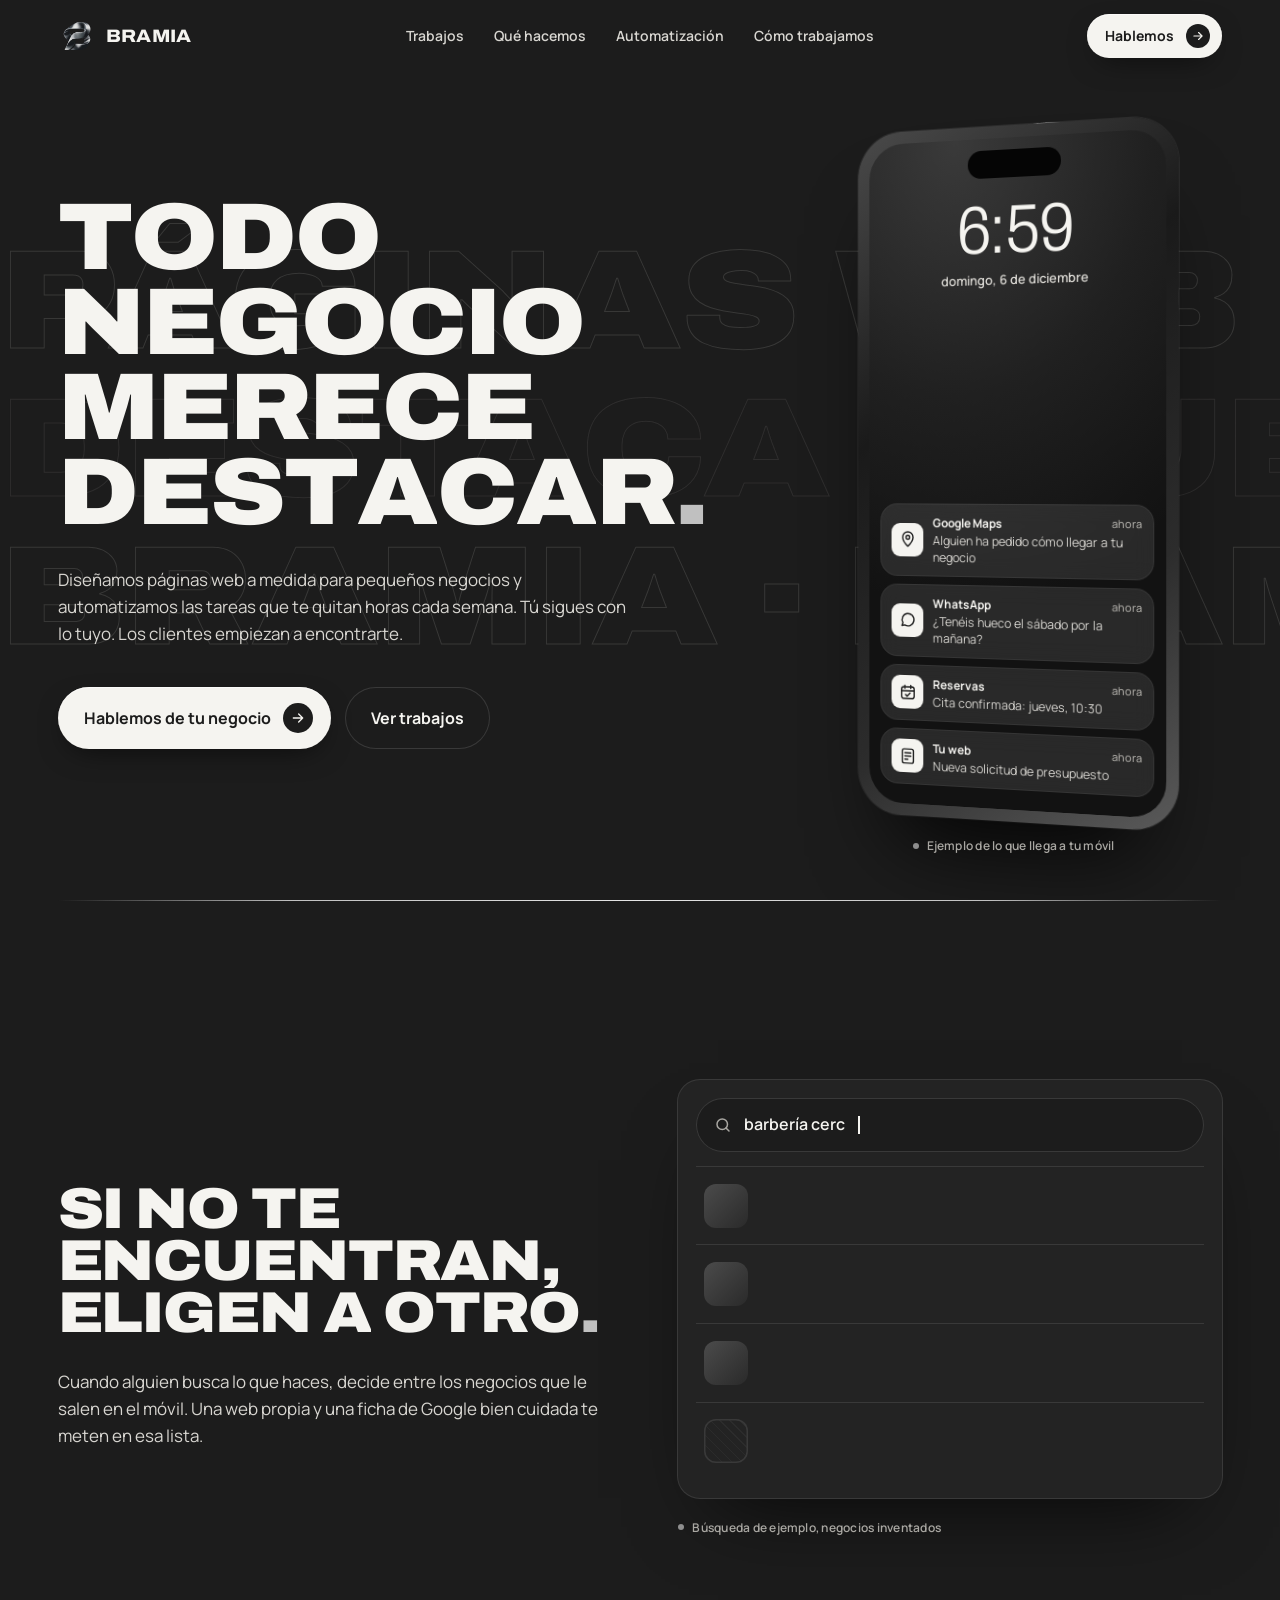
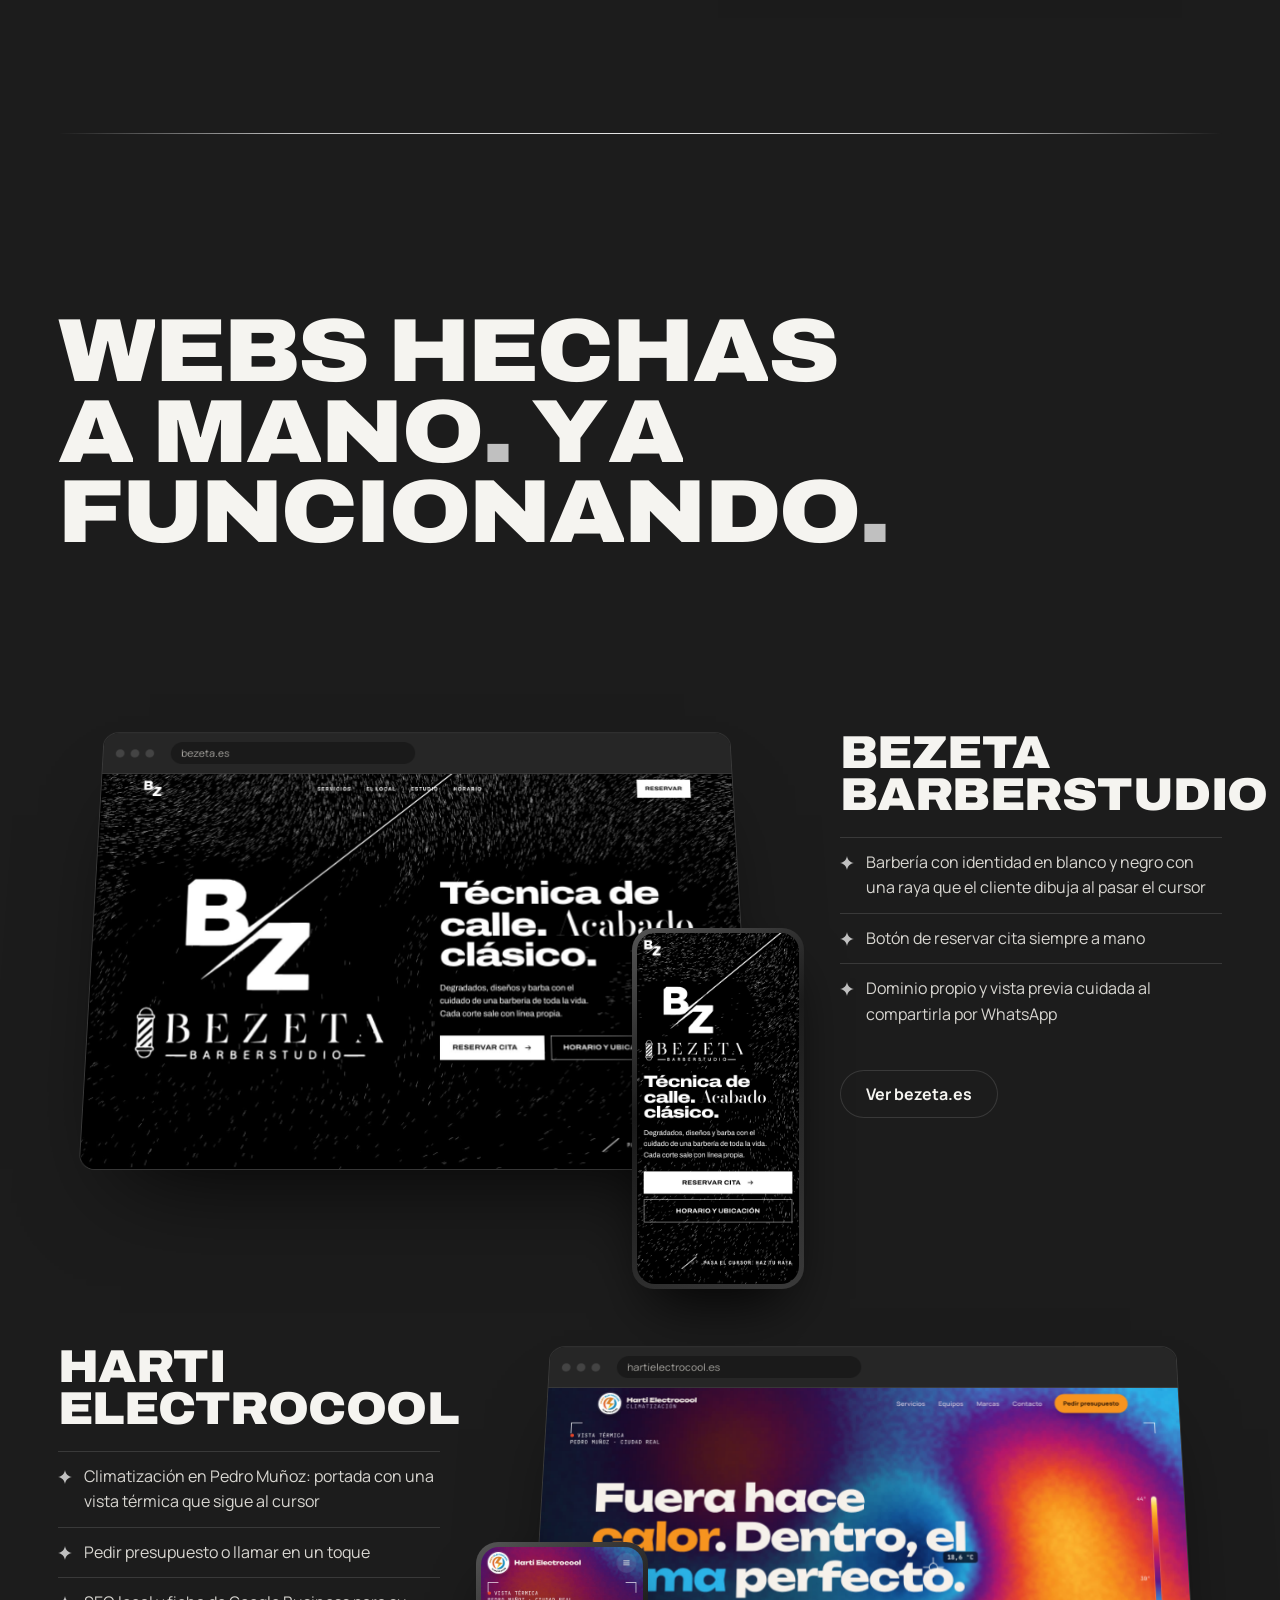
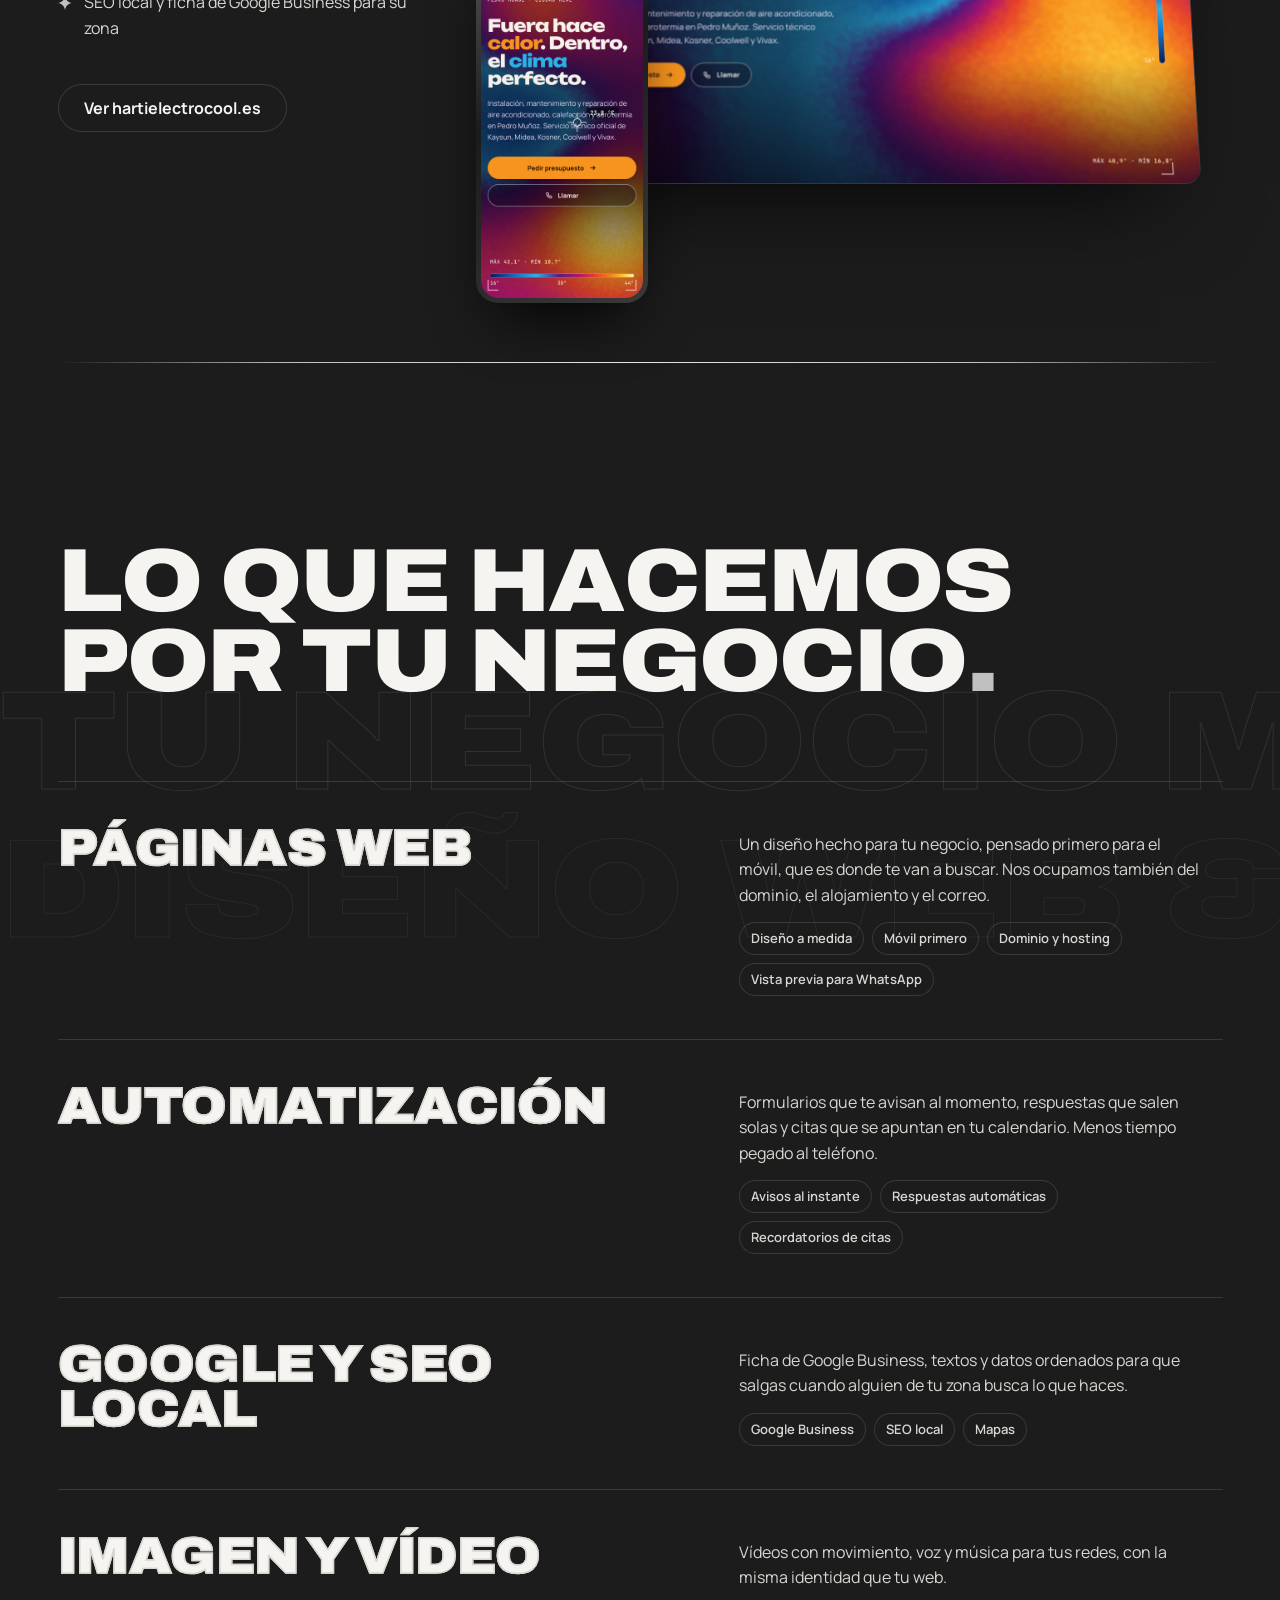
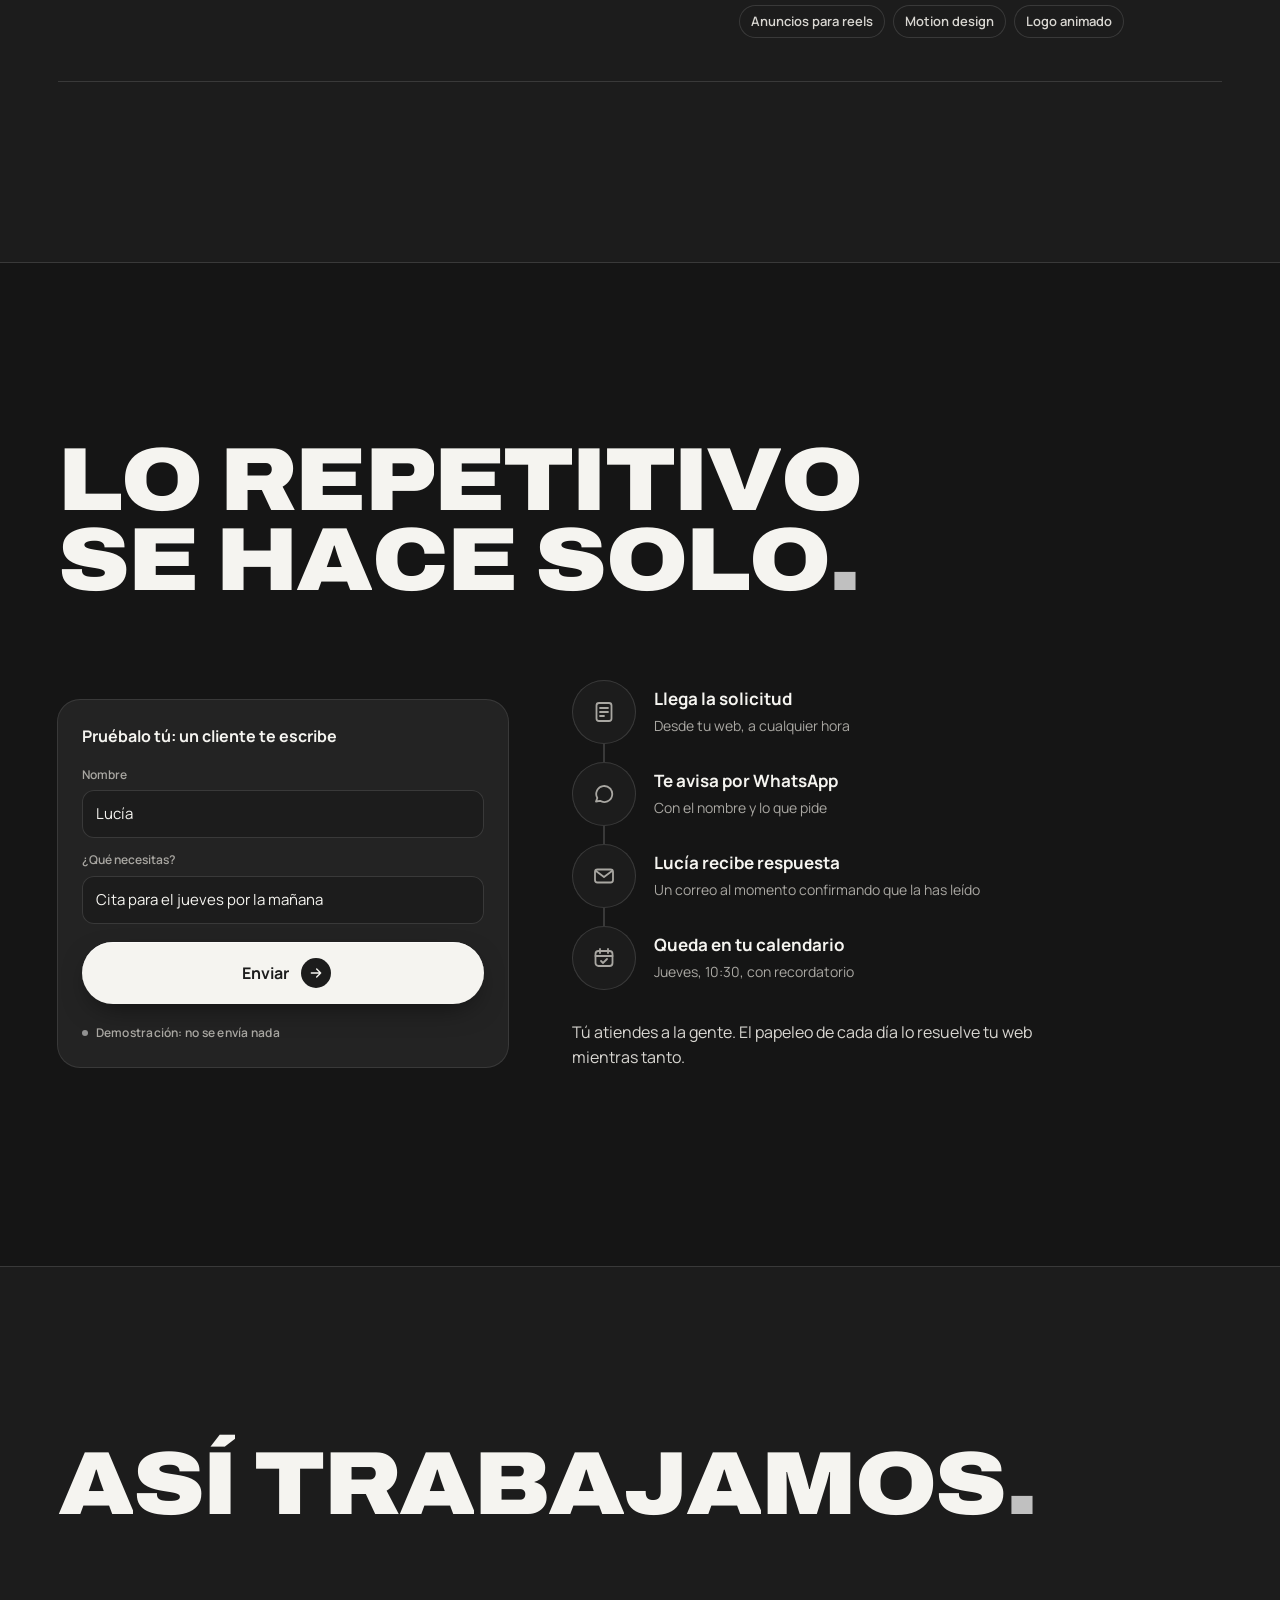
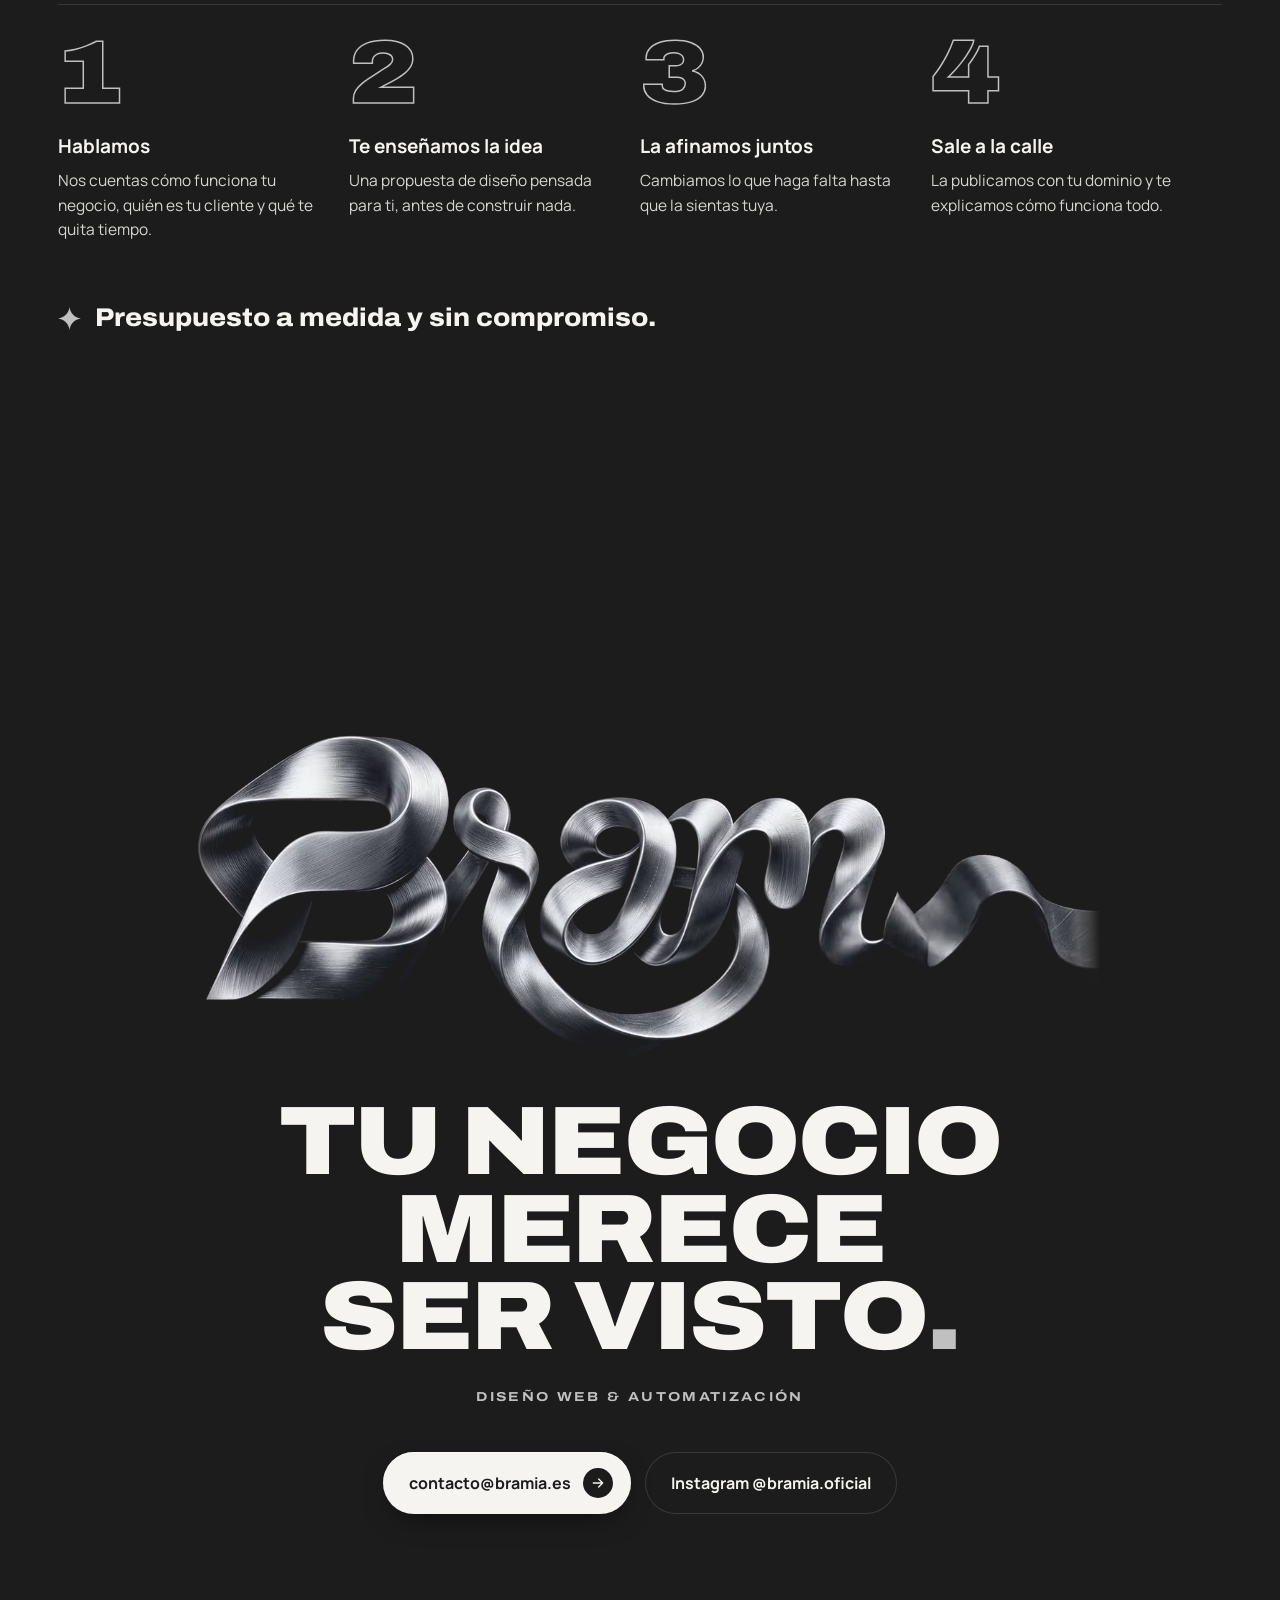
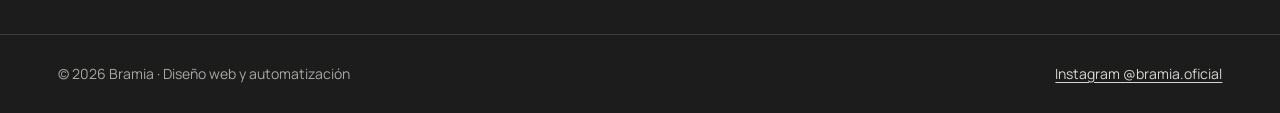
==== commit e4de4898: "Añadir Instagram @bramia.oficial en contacto, pie y datos de Google Co-Authored-By: Claude Opus 5.5 " ====
--- a/index.html
+++ b/index.html
@@ -35,7 +35,8 @@
   "description": "Diseño de páginas web a medida y automatización para pequeños negocios.",
   "areaServed": "ES",
   "knowsLanguage": "es",
-  "serviceType": ["Diseño web", "Automatización", "SEO local", "Vídeo para redes"]
+  "serviceType": ["Diseño web", "Automatización", "SEO local", "Vídeo para redes"],
+  "sameAs": ["https://www.instagram.com/bramia.oficial/"]
 }
 </script>
 <style>
@@ -531,13 +532,14 @@
 
 <footer class="pie">
   <span>© <span id="anio">2026</span> Bramia · Diseño web y automatización</span>
-  <span>bramia.es</span>
+  <a href="https://www.instagram.com/bramia.oficial/" target="_blank" rel="noopener">Instagram @bramia.oficial</a>
 </footer>
 
 <script>
 /* Datos de contacto: rellenar cuando estén listos. Los botones aparecen solos. */
 const CONTACTO = {
   email: "contacto@bramia.es",
+  instagram: "bramia.oficial",
   whatsapp: ""    // ej. "34600000000" (con prefijo, sin espacios ni +)
 };
 </script>
@@ -554,6 +556,7 @@
   let html = '';
   if (CONTACTO.whatsapp) html += `<a class="btn" href="https://wa.me/${CONTACTO.whatsapp}?text=${msg}" target="_blank" rel="noopener">Escríbenos por WhatsApp ${flecha}</a>`;
   if (CONTACTO.email) html += `<a class="btn ${CONTACTO.whatsapp ? 'btn--linea' : ''}" href="mailto:${CONTACTO.email}?subject=${encodeURIComponent('Quiero hablar de mi negocio')}">${CONTACTO.email}${CONTACTO.whatsapp ? '' : ' ' + flecha}</a>`;
+  if (CONTACTO.instagram) html += `<a class="btn btn--linea" href="https://www.instagram.com/${CONTACTO.instagram}/" target="_blank" rel="noopener">Instagram @${CONTACTO.instagram}</a>`;
   if (html) { cont.innerHTML = html; cont.hidden = false; document.getElementById('contacto-pronto').hidden = true; }
 
   // Letras de cartel
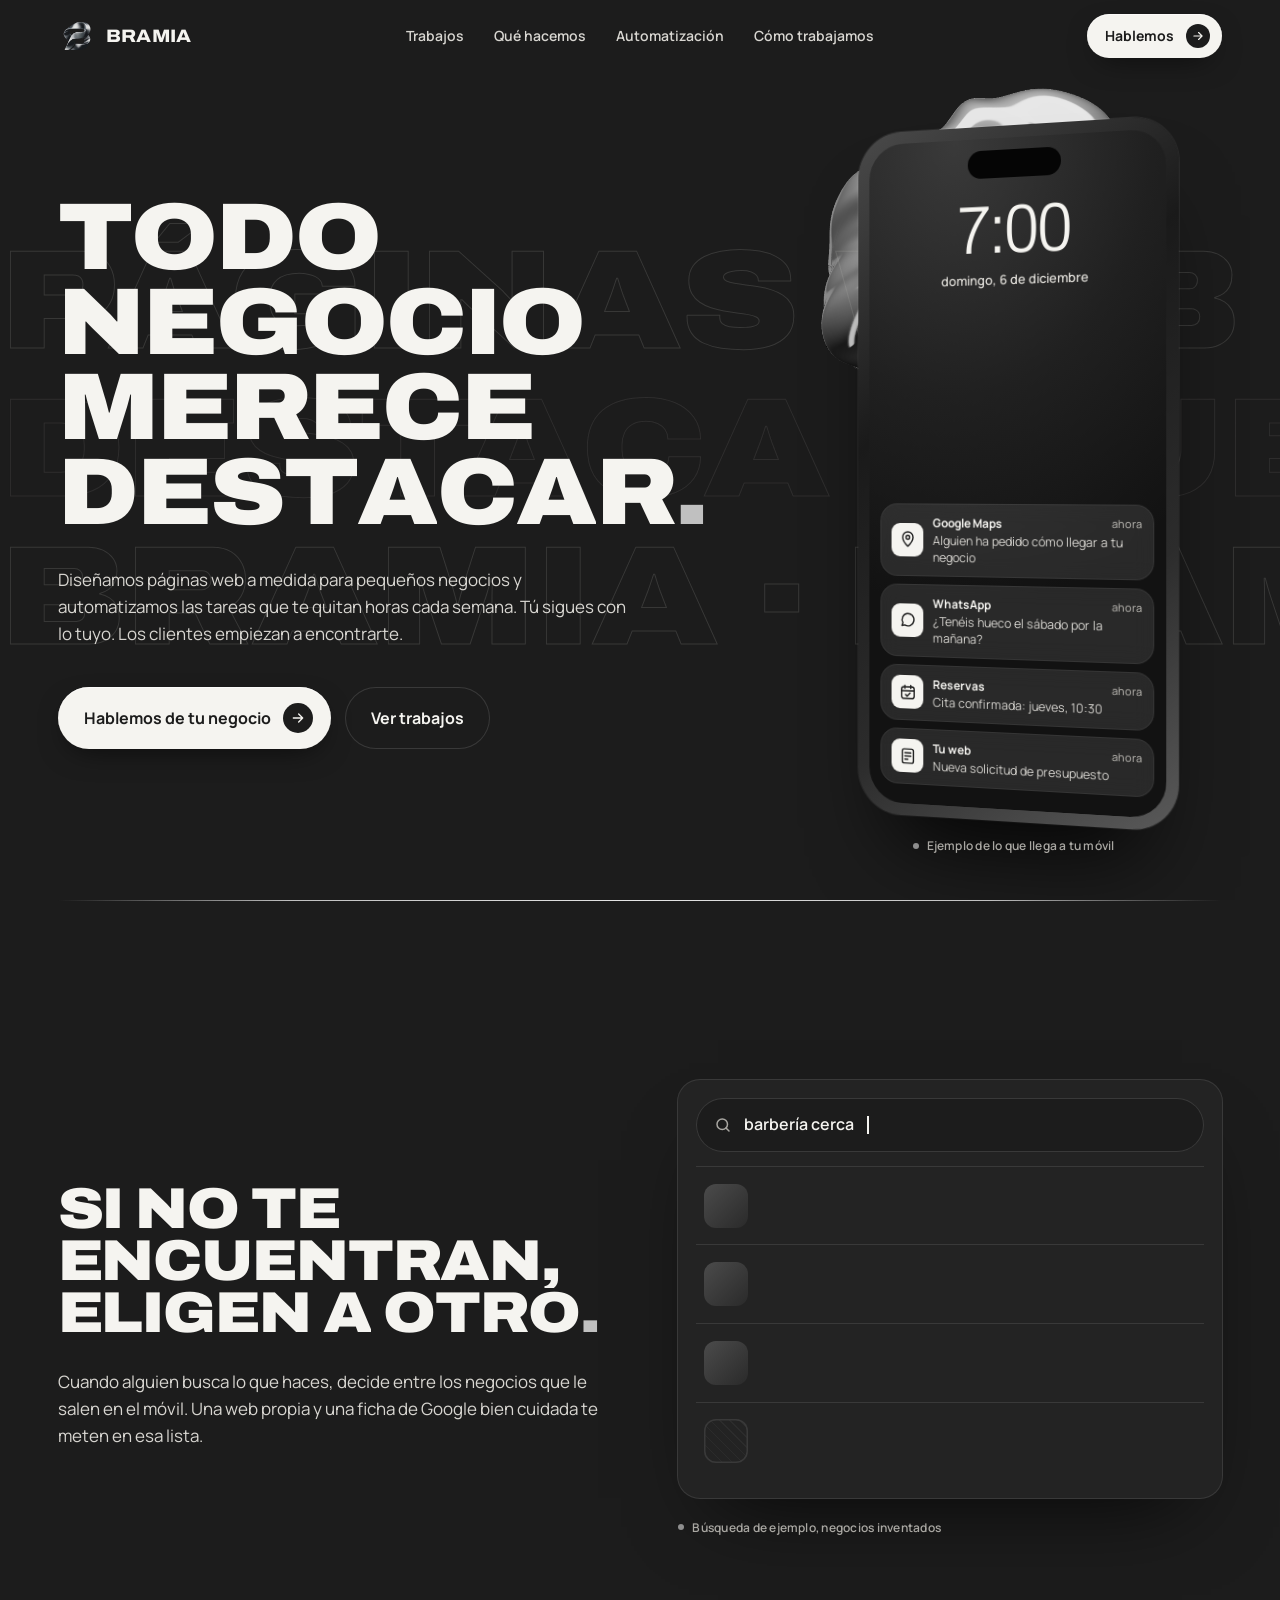
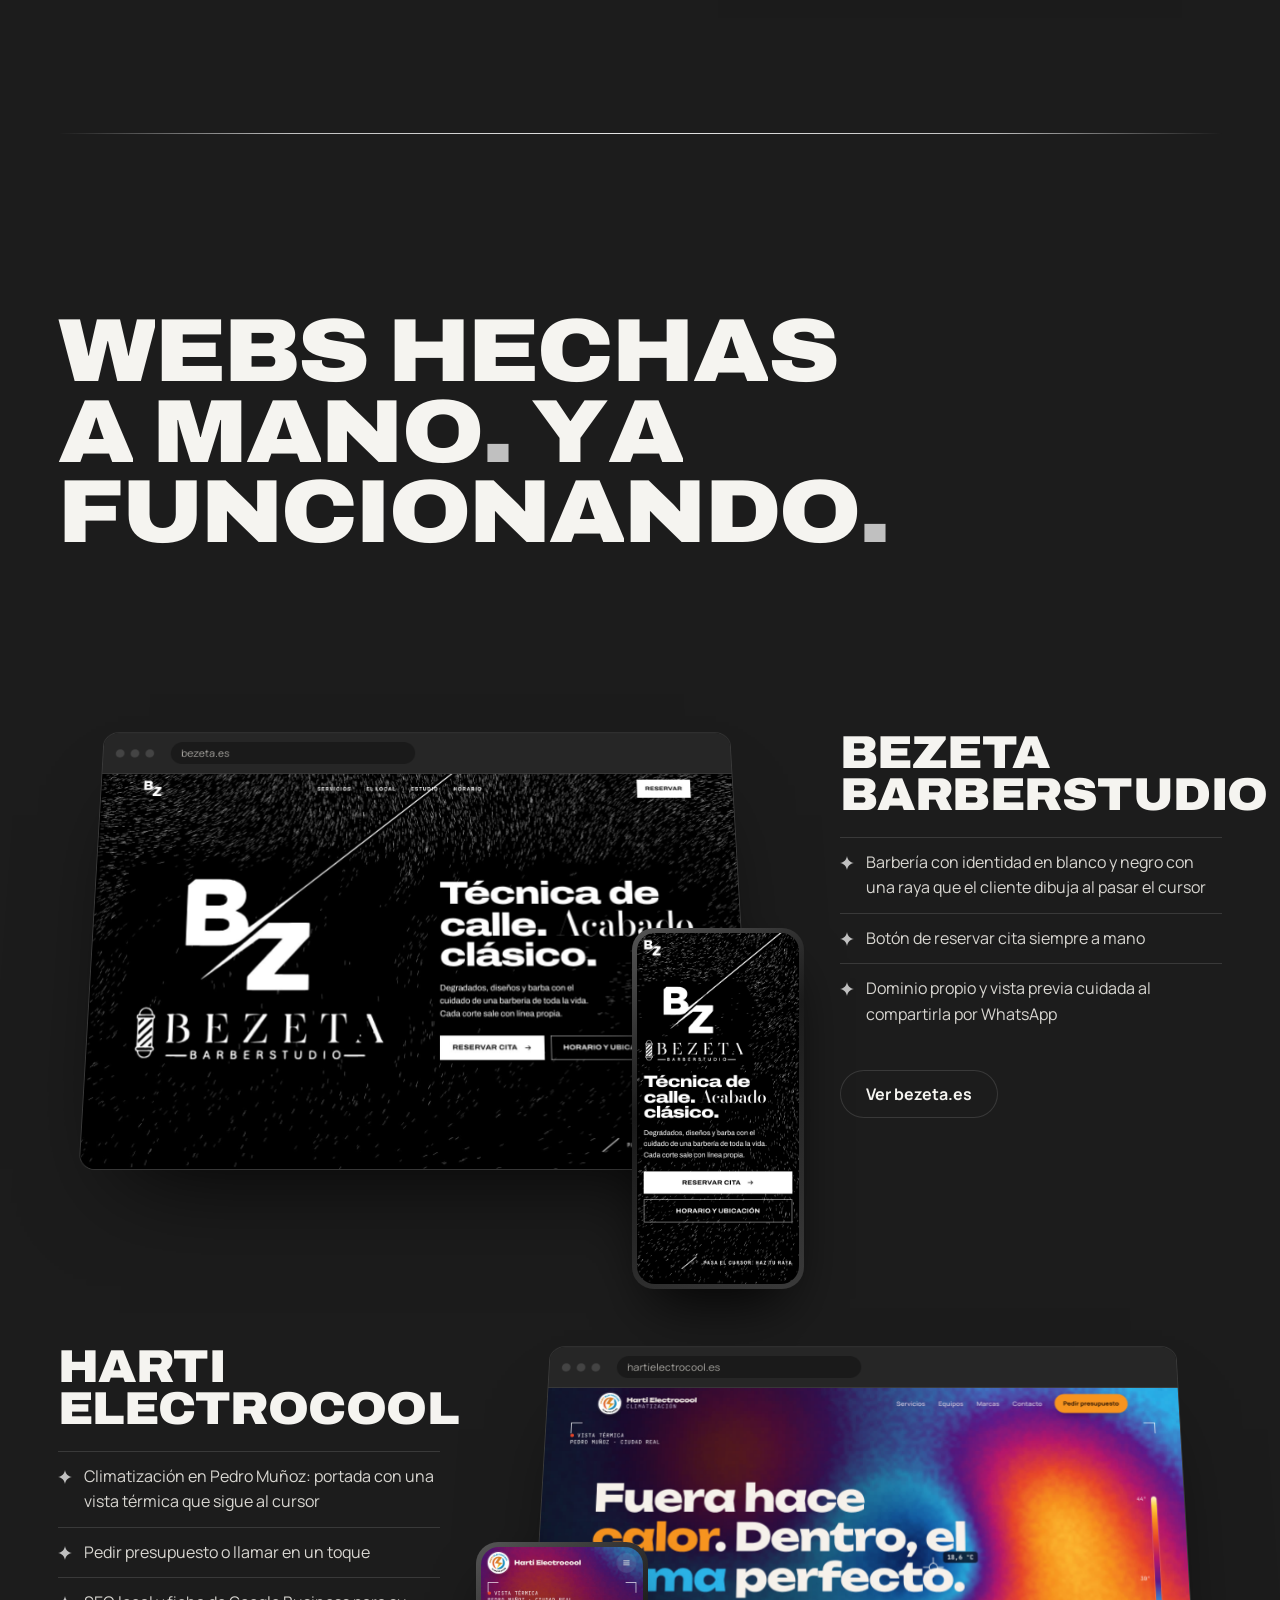
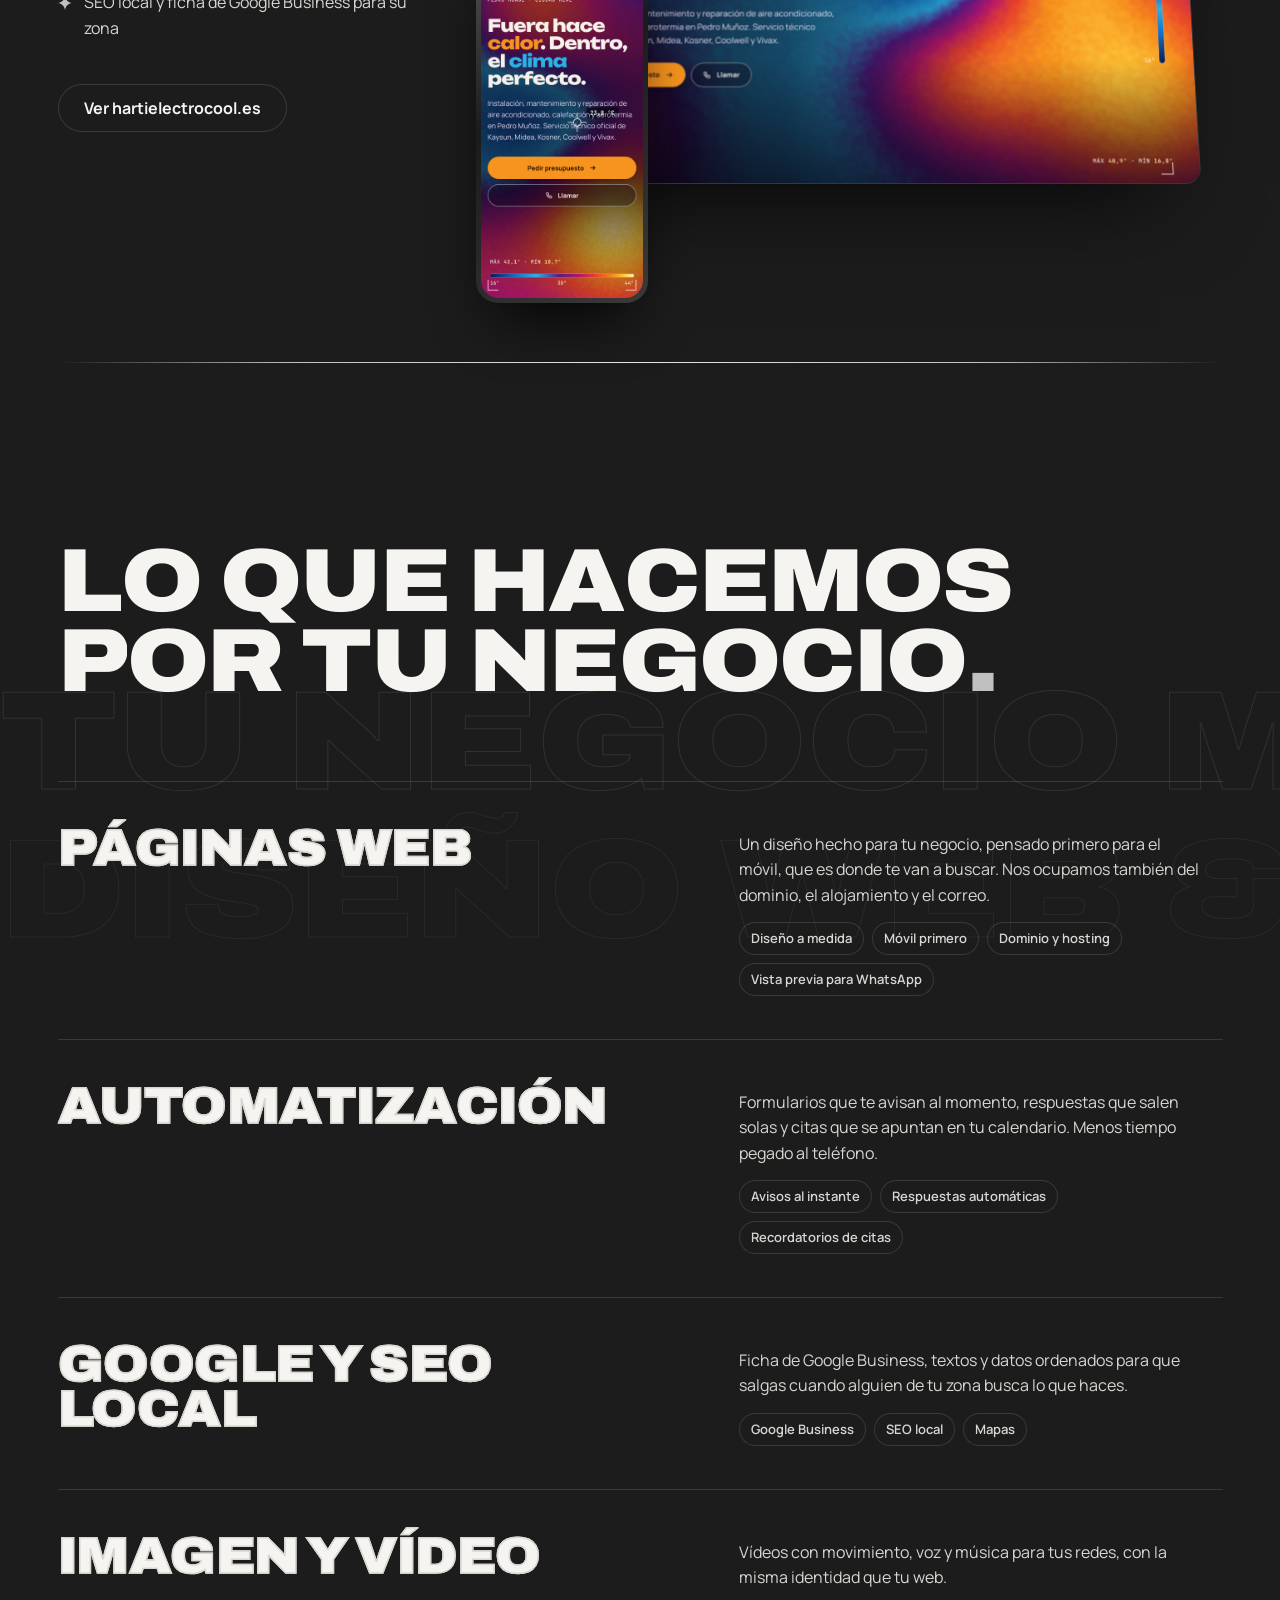
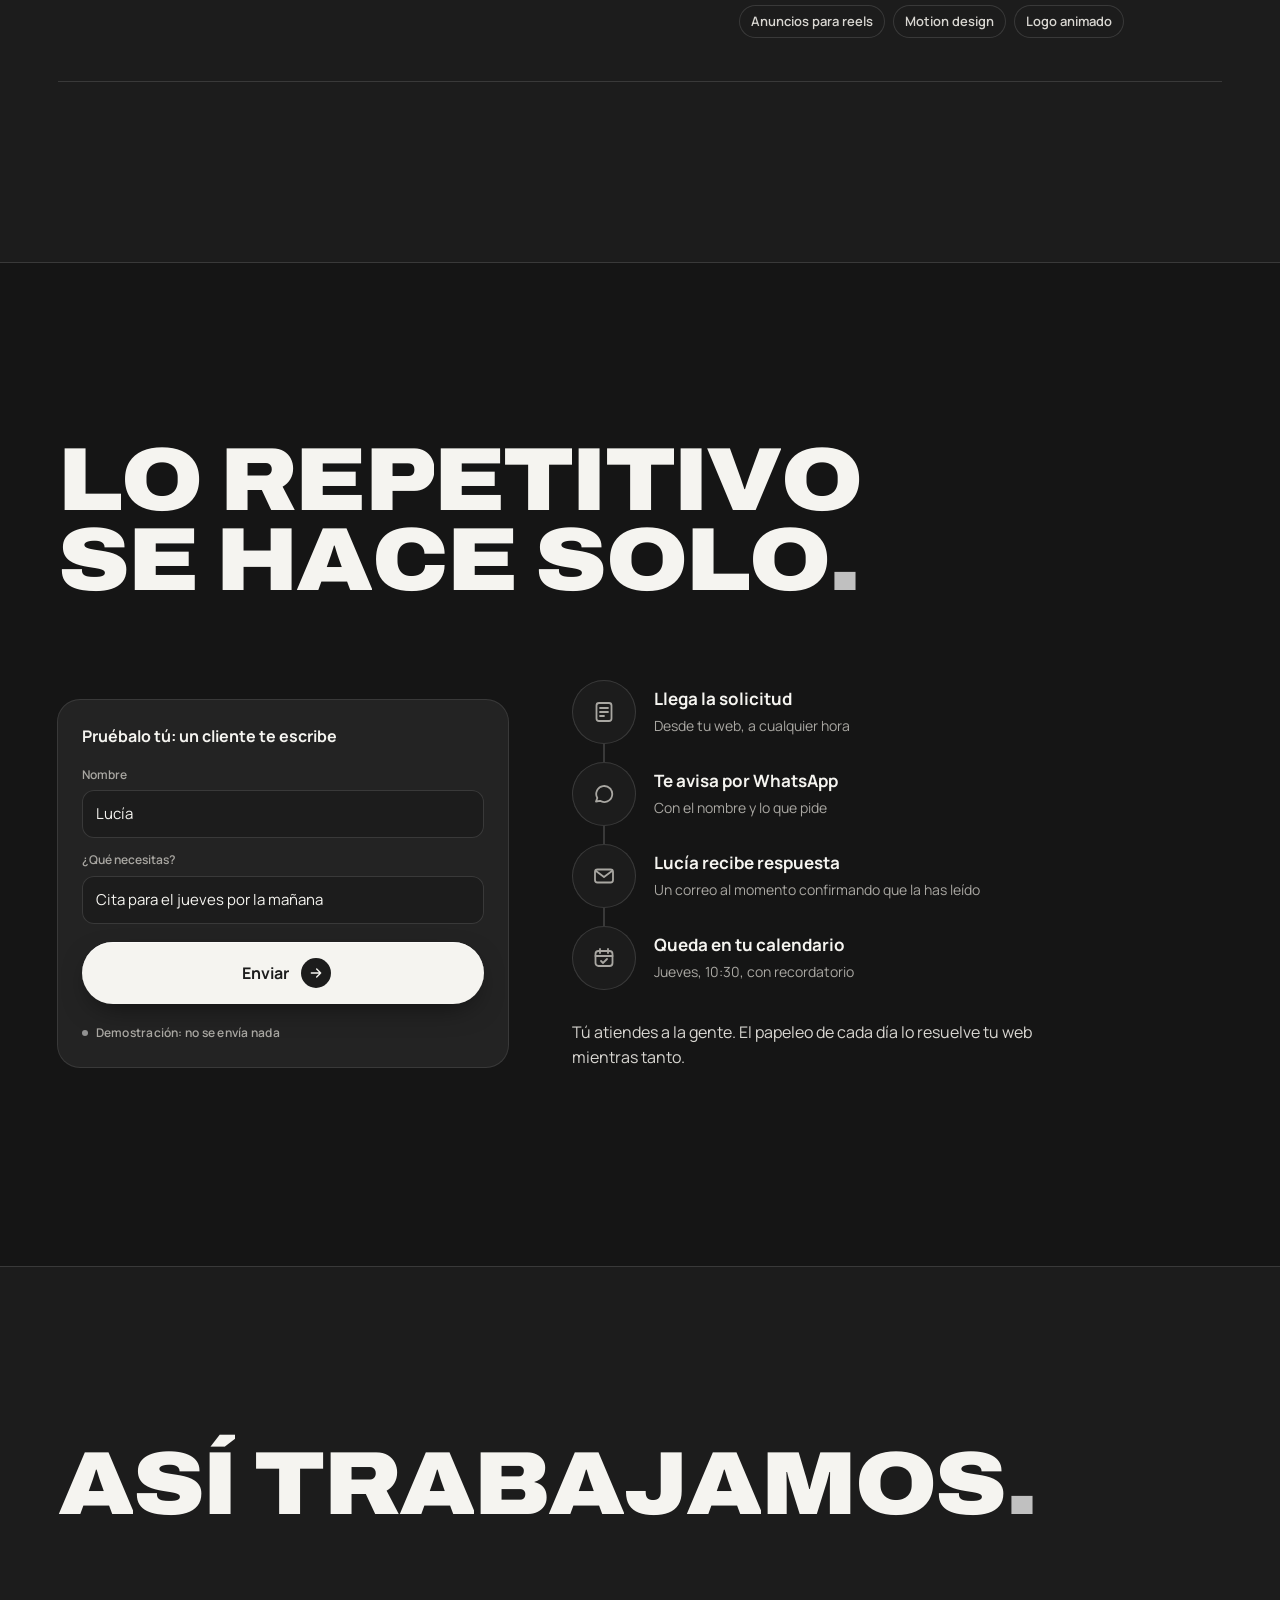
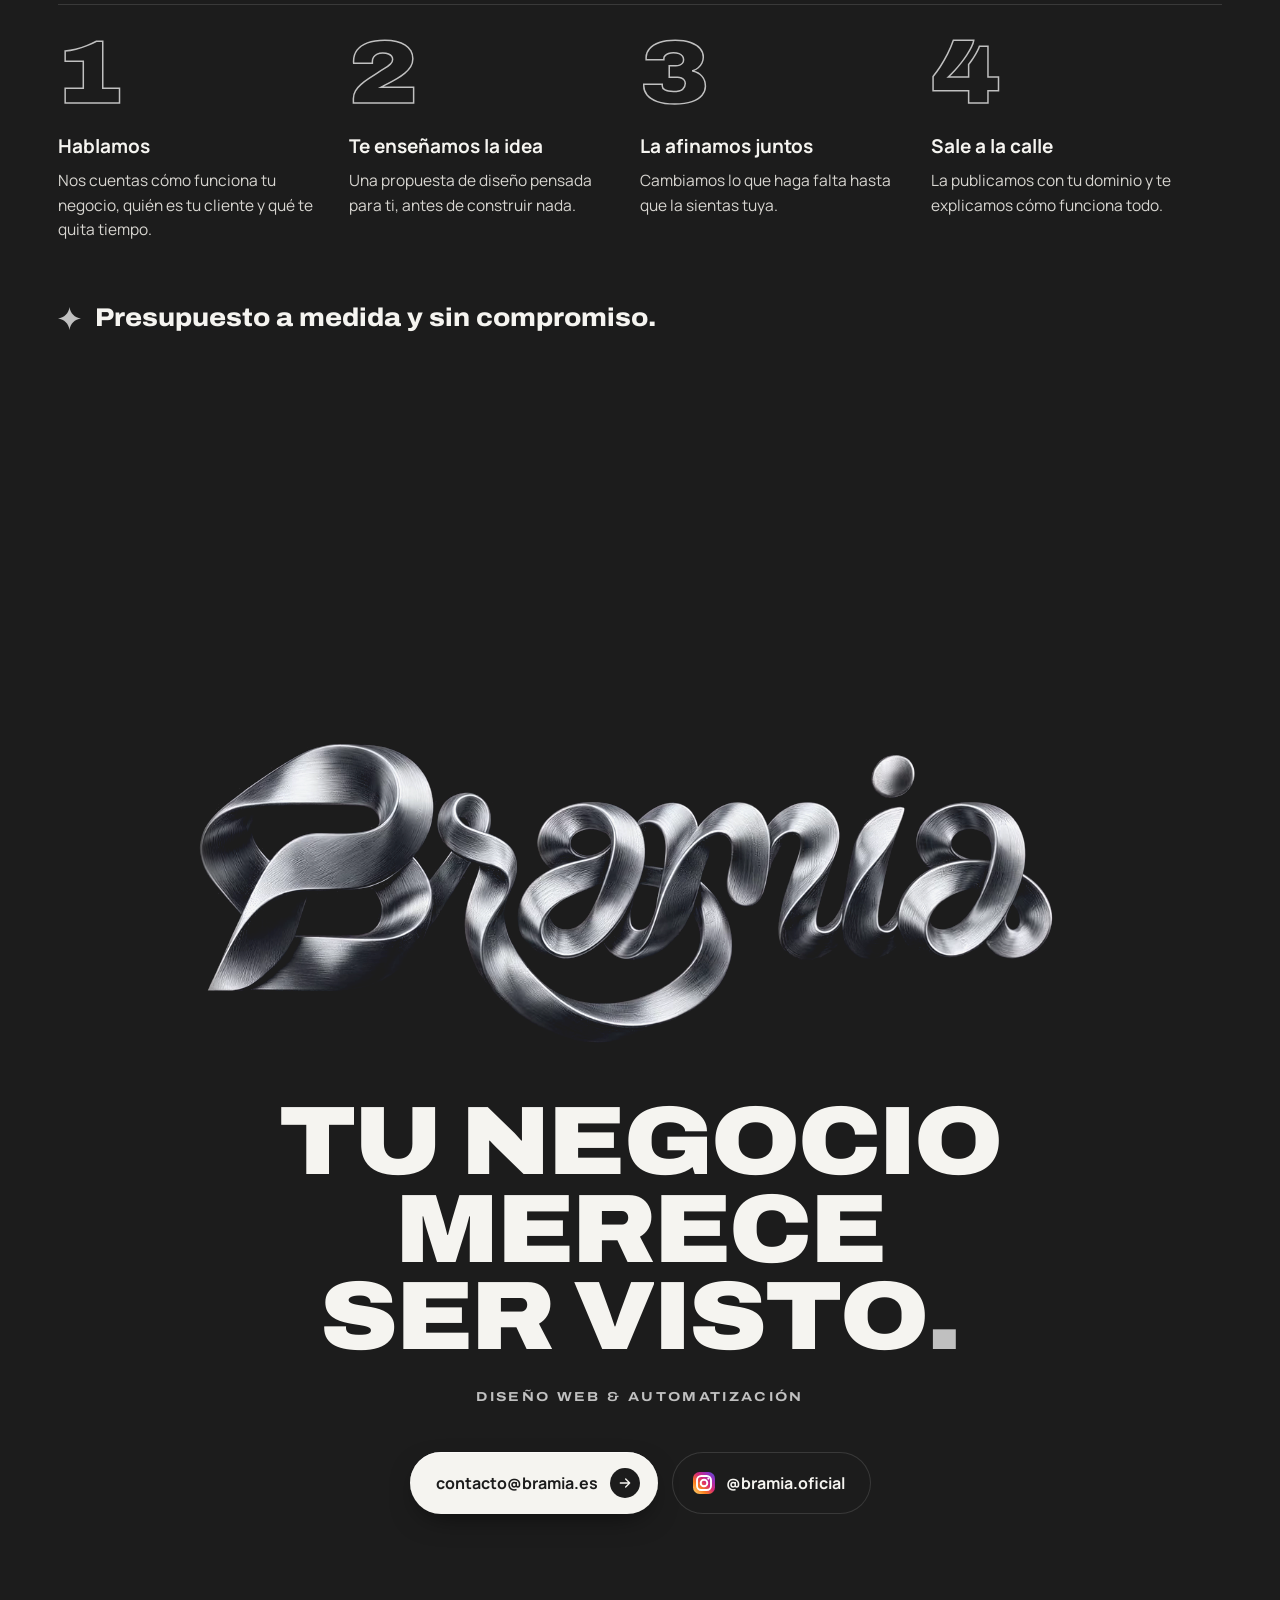
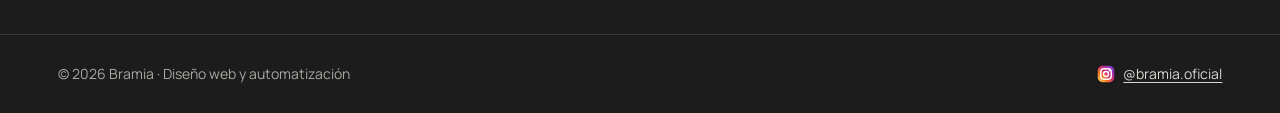
==== commit ee9b9c57: "Instagram: logo con sus colores en lugar de la palabra Co-Authored-By: Claude Opus 5.5 <noreply@anth" ====
--- a/index.html
+++ b/index.html
@@ -250,6 +250,8 @@
 
 .pie{border-top:1px solid var(--grafito);padding:28px var(--gutter);display:flex;flex-wrap:wrap;justify-content:space-between;gap:12px;font-size:14px;color:var(--tenue);max-width:none}
 .pie a{color:var(--piedra)}
+.pie__ig{display:inline-flex;align-items:center;gap:8px}
+.btn .ig{flex:none;width:24px;height:24px;margin:0 -2px 0 -6px}
 
 /* Aparición suave genérica */
 .sube{opacity:0;transform:translateY(28px);filter:blur(6px);transition:opacity .9s var(--ease-out),transform 1s var(--ease-out),filter .9s ease}
@@ -295,6 +297,8 @@
 
 <svg width="0" height="0" style="position:absolute" aria-hidden="true">
   <symbol id="i-destello" viewBox="0 0 24 24"><path fill="currentColor" d="M12 0c.7 6.4 5.6 11.3 12 12-6.4.7-11.3 5.6-12 12-.7-6.4-5.6-11.3-12-12C6.4 11.3 11.3 6.4 12 0Z"/></symbol>
+  <linearGradient id="ig-g" x1="0" y1="1" x2="1" y2="0"><stop offset="0" stop-color="#FEDA75"/><stop offset=".3" stop-color="#FA7E1E"/><stop offset=".55" stop-color="#D62976"/><stop offset=".8" stop-color="#962FBF"/><stop offset="1" stop-color="#4F5BD5"/></linearGradient>
+  <symbol id="i-instagram" viewBox="0 0 24 24"><rect x="1" y="1" width="22" height="22" rx="6.5" fill="url(#ig-g)"/><rect x="5" y="5" width="14" height="14" rx="4.2" fill="none" stroke="#fff" stroke-width="1.9"/><circle cx="12" cy="12" r="3.3" fill="none" stroke="#fff" stroke-width="1.9"/><circle cx="16.4" cy="7.6" r="1.1" fill="#fff"/></symbol>
   <symbol id="i-flecha" viewBox="0 0 24 24"><path fill="none" stroke="currentColor" stroke-width="2" stroke-linecap="round" stroke-linejoin="round" d="M5 12h14M13 6l6 6-6 6"/></symbol>
   <symbol id="i-lupa" viewBox="0 0 24 24"><g fill="none" stroke="currentColor" stroke-width="2" stroke-linecap="round"><circle cx="11" cy="11" r="7"/><path d="m20 20-4-4"/></g></symbol>
   <symbol id="i-estrella" viewBox="0 0 24 24"><path fill="currentColor" d="m12 2 3 6.6 7.2.8-5.4 4.9 1.5 7.1L12 17.8 5.7 21.4l1.5-7.1L1.8 9.4 9 8.6Z"/></symbol>
@@ -532,7 +536,7 @@
 
 <footer class="pie">
   <span>© <span id="anio">2026</span> Bramia · Diseño web y automatización</span>
-  <a href="https://www.instagram.com/bramia.oficial/" target="_blank" rel="noopener">Instagram @bramia.oficial</a>
+  <a href="https://www.instagram.com/bramia.oficial/" target="_blank" rel="noopener" aria-label="Instagram de Bramia, @bramia.oficial" class="pie__ig"><svg class="ig" width="18" height="18" aria-hidden="true"><use href="#i-instagram"/></svg>@bramia.oficial</a>
 </footer>
 
 <script>
@@ -556,7 +560,7 @@
   let html = '';
   if (CONTACTO.whatsapp) html += `<a class="btn" href="https://wa.me/${CONTACTO.whatsapp}?text=${msg}" target="_blank" rel="noopener">Escríbenos por WhatsApp ${flecha}</a>`;
   if (CONTACTO.email) html += `<a class="btn ${CONTACTO.whatsapp ? 'btn--linea' : ''}" href="mailto:${CONTACTO.email}?subject=${encodeURIComponent('Quiero hablar de mi negocio')}">${CONTACTO.email}${CONTACTO.whatsapp ? '' : ' ' + flecha}</a>`;
-  if (CONTACTO.instagram) html += `<a class="btn btn--linea" href="https://www.instagram.com/${CONTACTO.instagram}/" target="_blank" rel="noopener">Instagram @${CONTACTO.instagram}</a>`;
+  if (CONTACTO.instagram) html += `<a class="btn btn--linea" href="https://www.instagram.com/${CONTACTO.instagram}/" target="_blank" rel="noopener" aria-label="Instagram de Bramia, @${CONTACTO.instagram}"><svg class="ig" width="22" height="22" aria-hidden="true"><use href="#i-instagram"/></svg>@${CONTACTO.instagram}</a>`;
   if (html) { cont.innerHTML = html; cont.hidden = false; document.getElementById('contacto-pronto').hidden = true; }
 
   // Letras de cartel
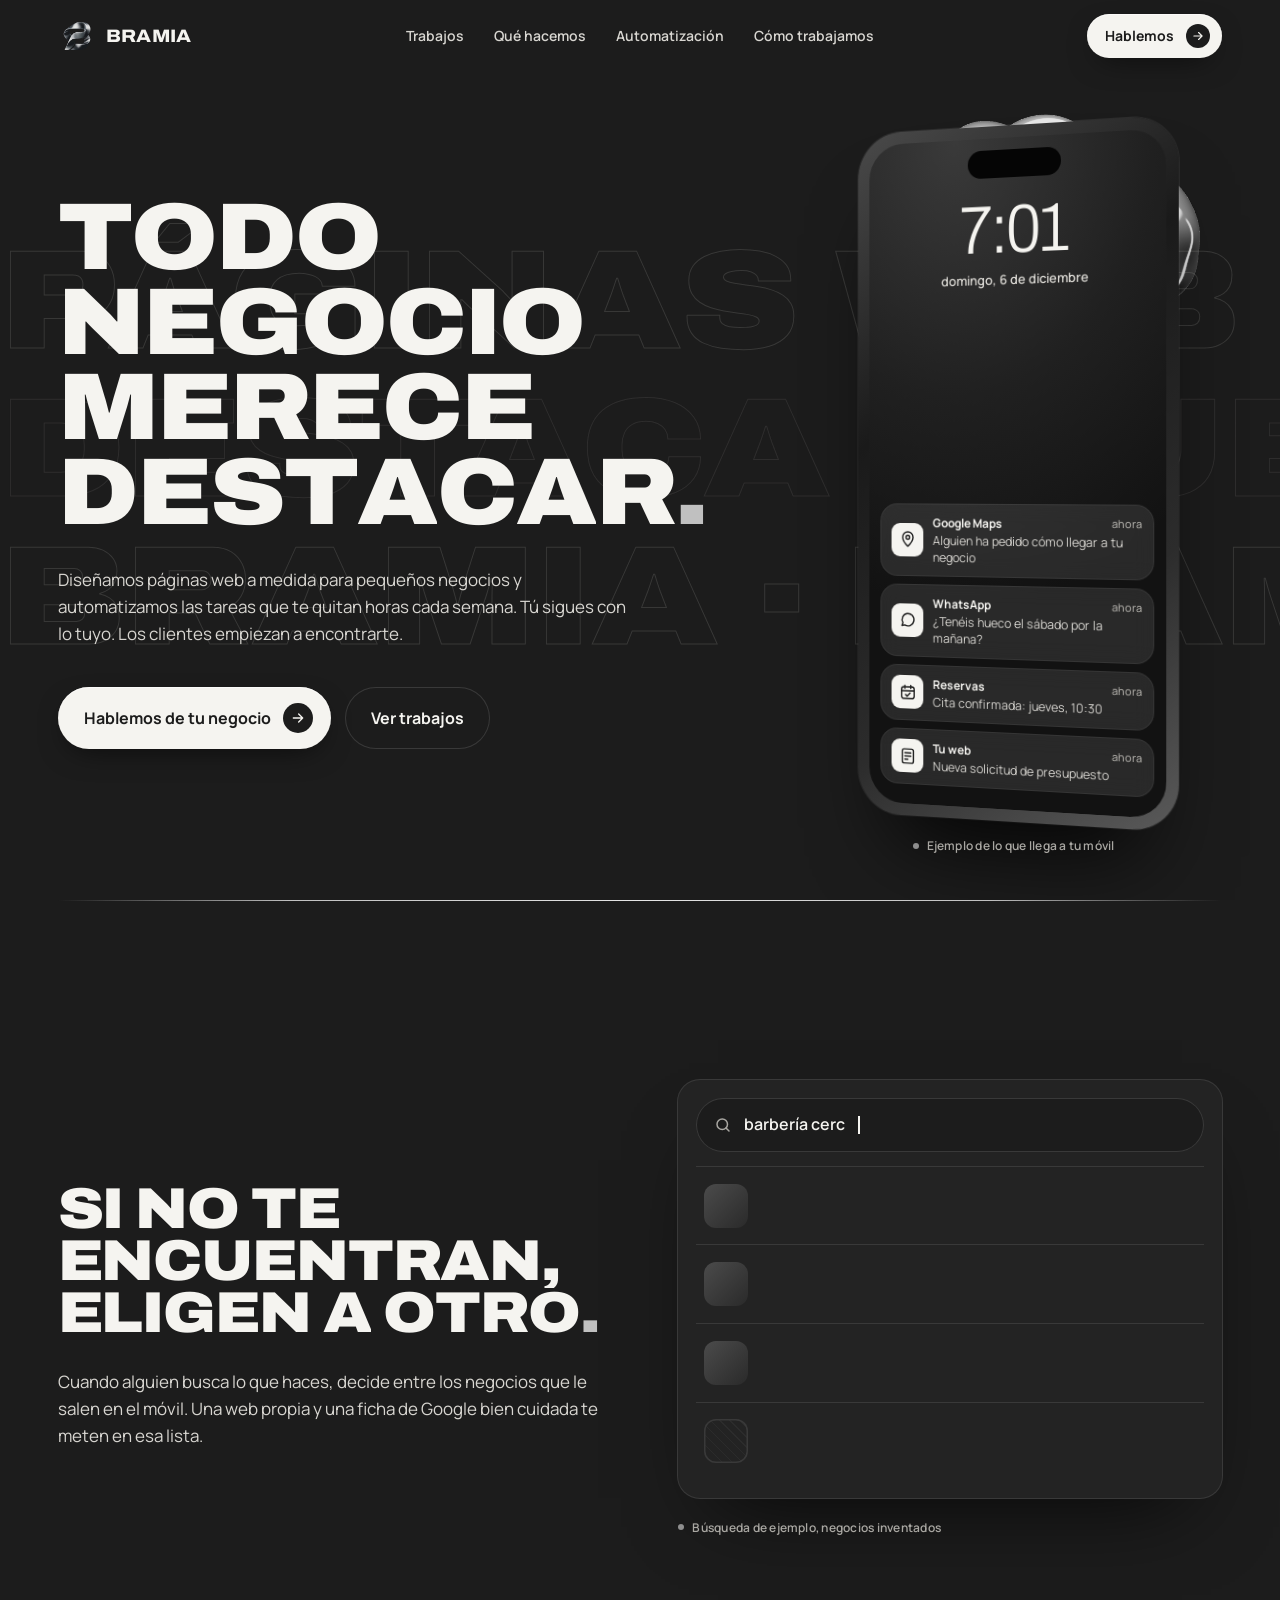
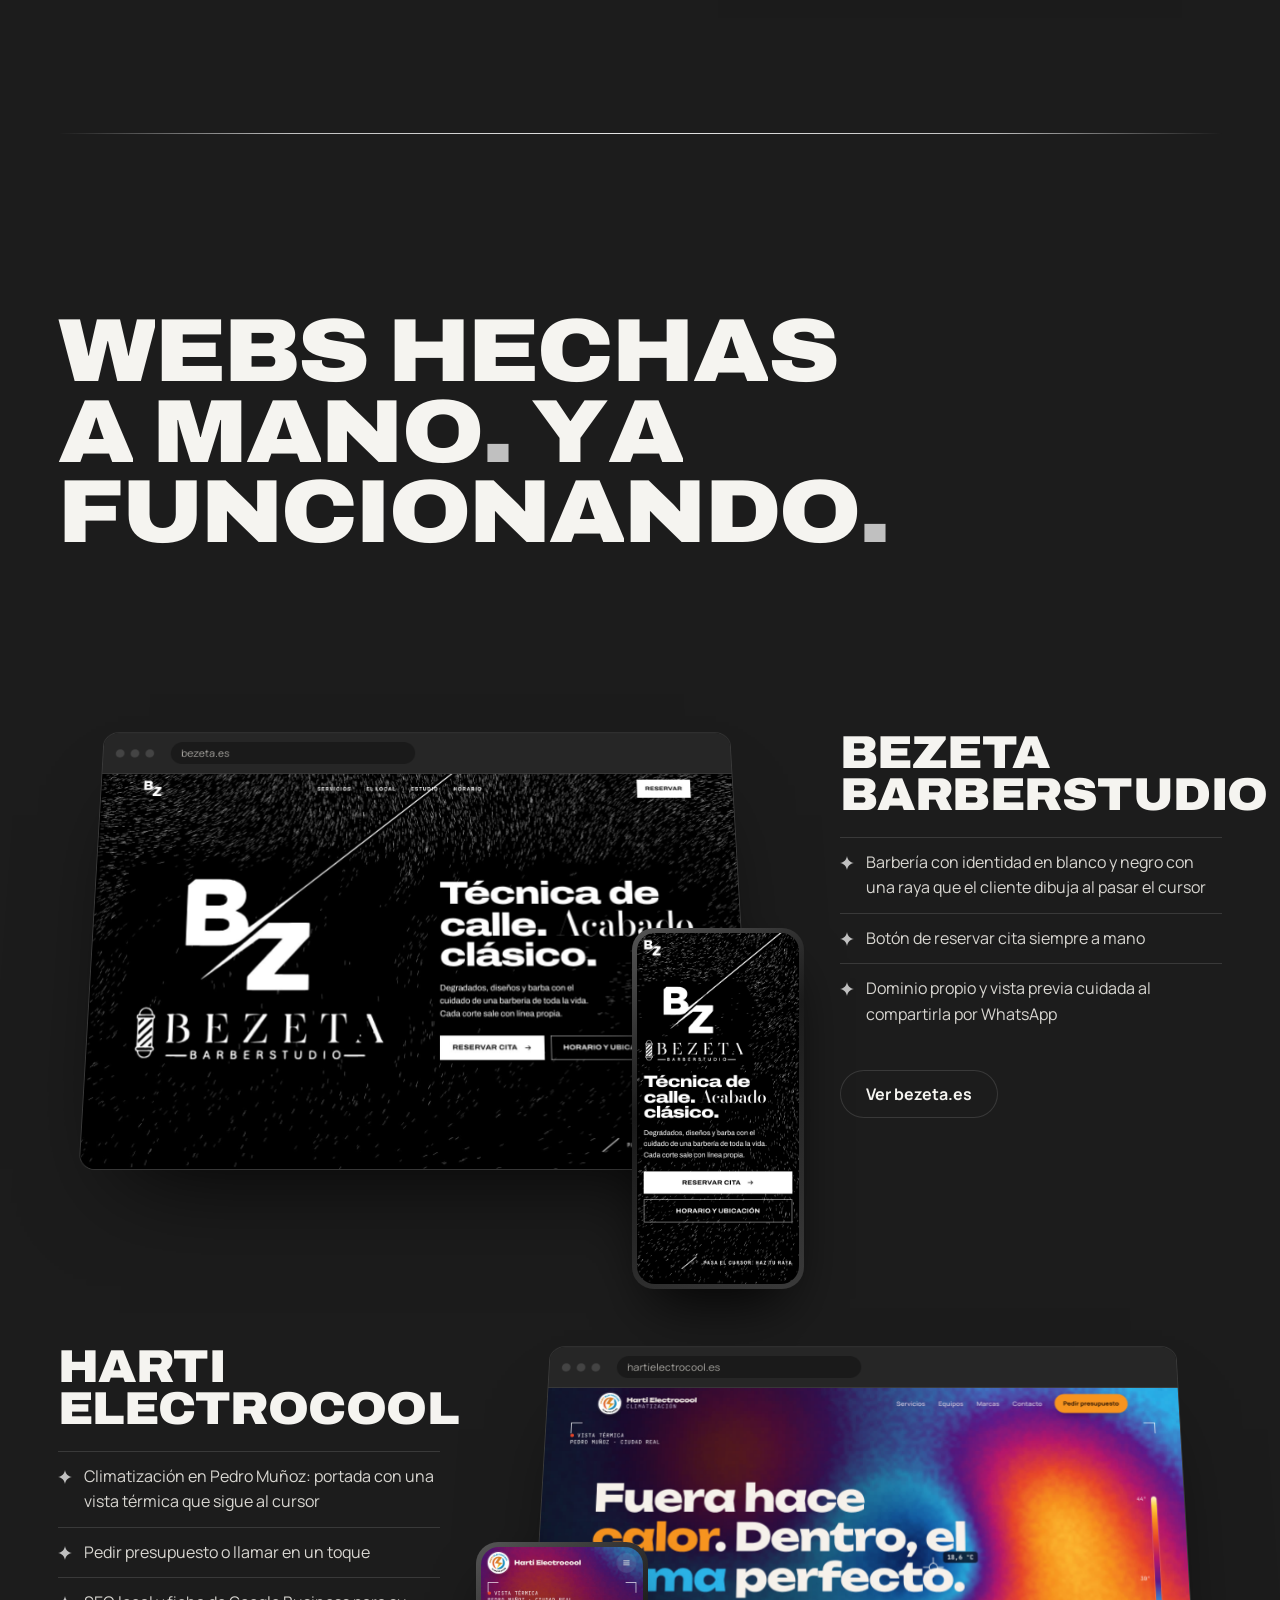
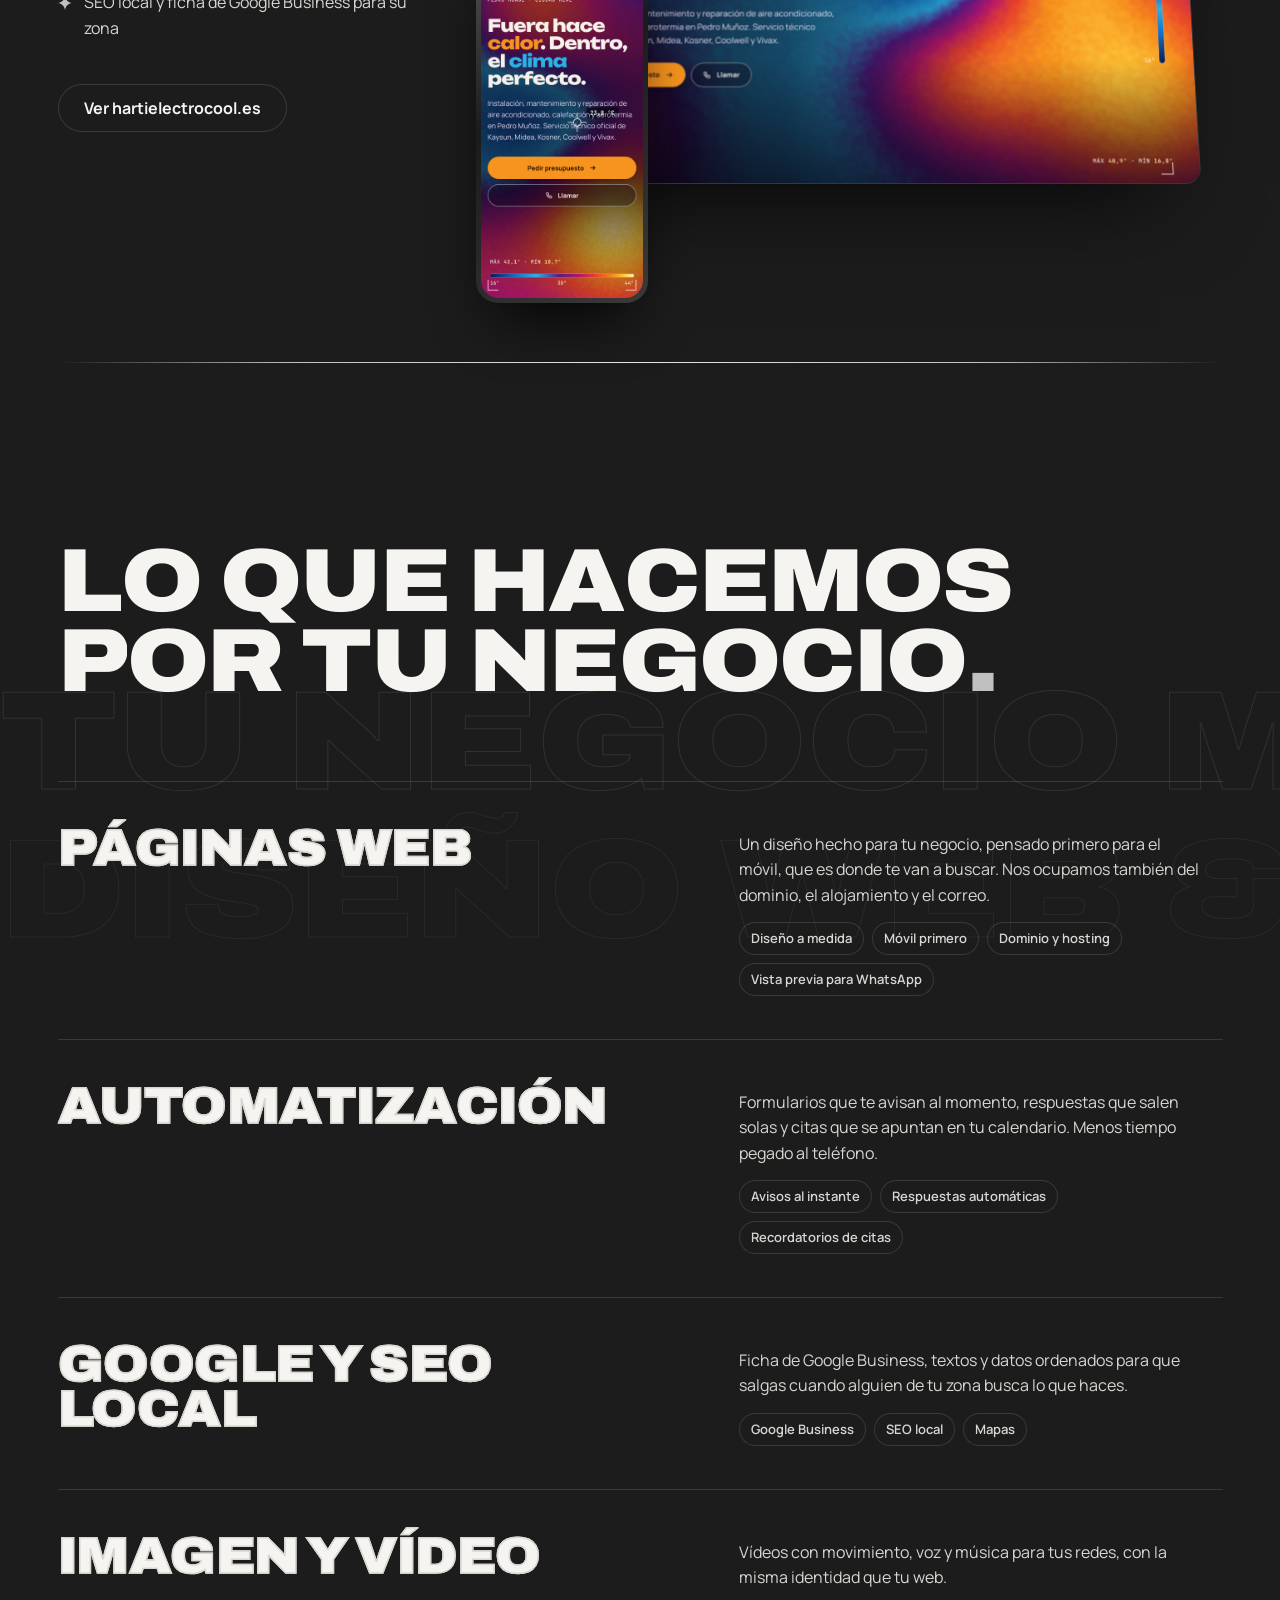
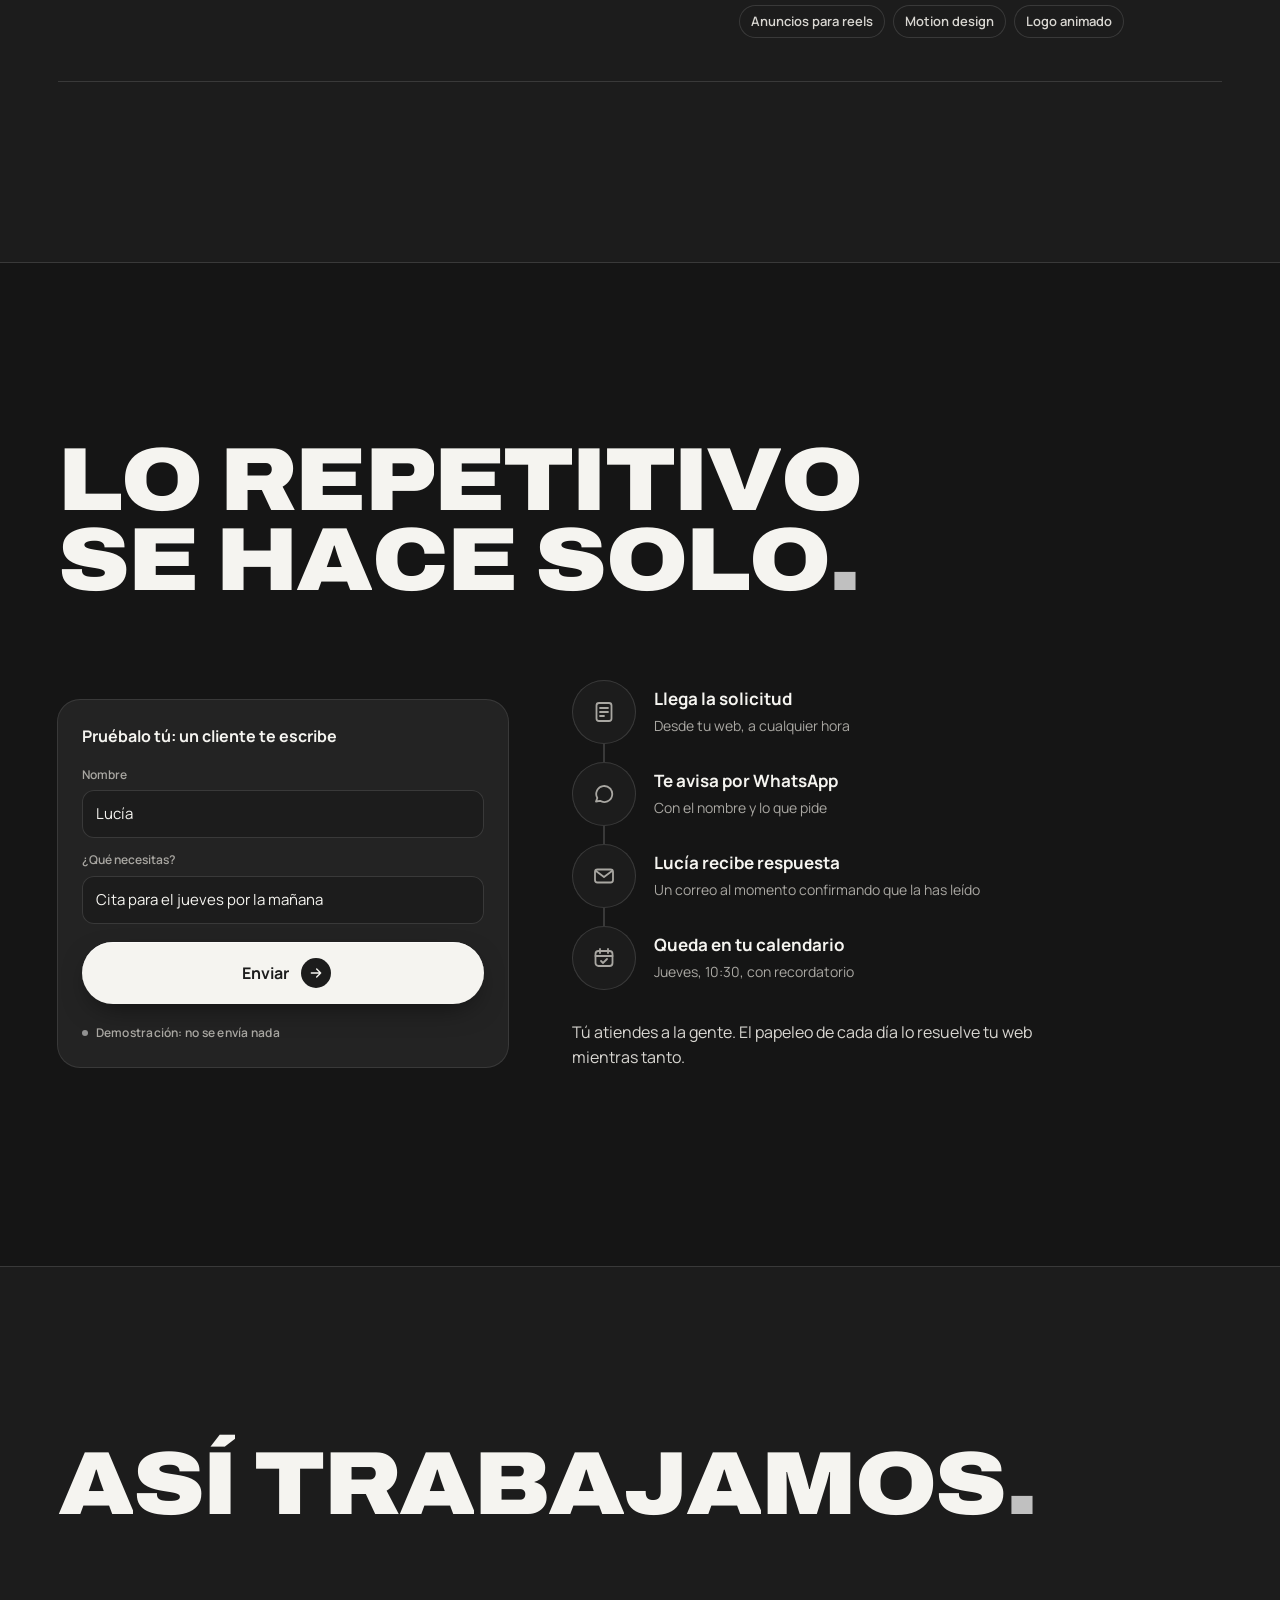
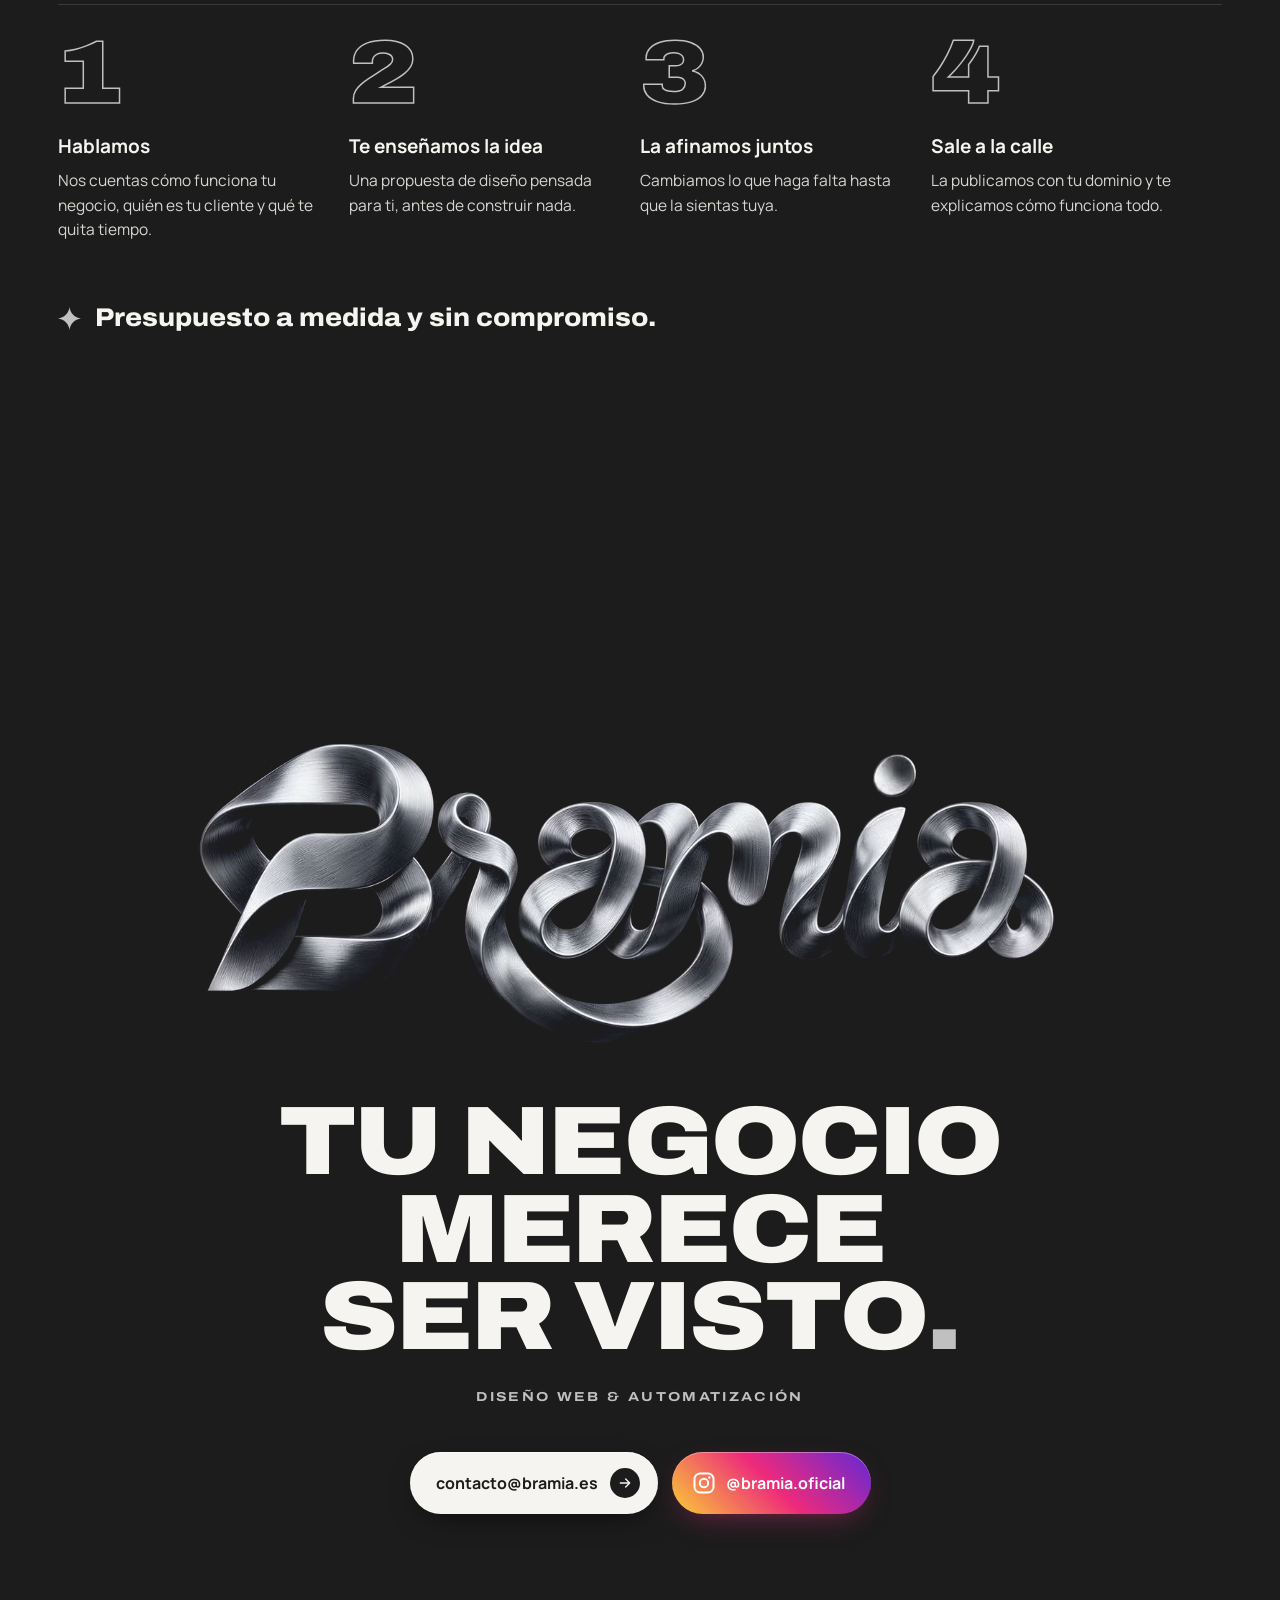
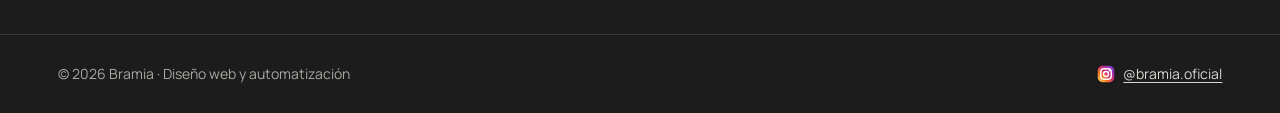
==== commit 57bd3afb: "Instagram: botón con el degradado de Instagram y logo en blanco Co-Authored-By: Claude Opus 5.5 <nor" ====
--- a/index.html
+++ b/index.html
@@ -252,6 +252,8 @@
 .pie a{color:var(--piedra)}
 .pie__ig{display:inline-flex;align-items:center;gap:8px}
 .btn .ig{flex:none;width:24px;height:24px;margin:0 -2px 0 -6px}
+.btn--ig{--fg:#fff;background:linear-gradient(45deg,#F9CE34 0%,#EE2A7B 50%,#6228D7 100%);padding:16px 26px;box-shadow:0 10px 30px -12px rgba(214,41,118,.6),inset 0 1px 0 rgba(255,255,255,.35)}
+.btn--ig:hover{filter:brightness(1.08)}
 
 /* Aparición suave genérica */
 .sube{opacity:0;transform:translateY(28px);filter:blur(6px);transition:opacity .9s var(--ease-out),transform 1s var(--ease-out),filter .9s ease}
@@ -299,6 +301,7 @@
   <symbol id="i-destello" viewBox="0 0 24 24"><path fill="currentColor" d="M12 0c.7 6.4 5.6 11.3 12 12-6.4.7-11.3 5.6-12 12-.7-6.4-5.6-11.3-12-12C6.4 11.3 11.3 6.4 12 0Z"/></symbol>
   <linearGradient id="ig-g" x1="0" y1="1" x2="1" y2="0"><stop offset="0" stop-color="#FEDA75"/><stop offset=".3" stop-color="#FA7E1E"/><stop offset=".55" stop-color="#D62976"/><stop offset=".8" stop-color="#962FBF"/><stop offset="1" stop-color="#4F5BD5"/></linearGradient>
   <symbol id="i-instagram" viewBox="0 0 24 24"><rect x="1" y="1" width="22" height="22" rx="6.5" fill="url(#ig-g)"/><rect x="5" y="5" width="14" height="14" rx="4.2" fill="none" stroke="#fff" stroke-width="1.9"/><circle cx="12" cy="12" r="3.3" fill="none" stroke="#fff" stroke-width="1.9"/><circle cx="16.4" cy="7.6" r="1.1" fill="#fff"/></symbol>
+  <symbol id="i-instagram-linea" viewBox="0 0 24 24"><g fill="none" stroke="currentColor" stroke-width="2"><rect x="2.5" y="2.5" width="19" height="19" rx="5.5"/><circle cx="12" cy="12" r="4.2"/></g><circle cx="17.4" cy="6.6" r="1.25" fill="currentColor"/></symbol>
   <symbol id="i-flecha" viewBox="0 0 24 24"><path fill="none" stroke="currentColor" stroke-width="2" stroke-linecap="round" stroke-linejoin="round" d="M5 12h14M13 6l6 6-6 6"/></symbol>
   <symbol id="i-lupa" viewBox="0 0 24 24"><g fill="none" stroke="currentColor" stroke-width="2" stroke-linecap="round"><circle cx="11" cy="11" r="7"/><path d="m20 20-4-4"/></g></symbol>
   <symbol id="i-estrella" viewBox="0 0 24 24"><path fill="currentColor" d="m12 2 3 6.6 7.2.8-5.4 4.9 1.5 7.1L12 17.8 5.7 21.4l1.5-7.1L1.8 9.4 9 8.6Z"/></symbol>
@@ -560,7 +563,7 @@
   let html = '';
   if (CONTACTO.whatsapp) html += `<a class="btn" href="https://wa.me/${CONTACTO.whatsapp}?text=${msg}" target="_blank" rel="noopener">Escríbenos por WhatsApp ${flecha}</a>`;
   if (CONTACTO.email) html += `<a class="btn ${CONTACTO.whatsapp ? 'btn--linea' : ''}" href="mailto:${CONTACTO.email}?subject=${encodeURIComponent('Quiero hablar de mi negocio')}">${CONTACTO.email}${CONTACTO.whatsapp ? '' : ' ' + flecha}</a>`;
-  if (CONTACTO.instagram) html += `<a class="btn btn--linea" href="https://www.instagram.com/${CONTACTO.instagram}/" target="_blank" rel="noopener" aria-label="Instagram de Bramia, @${CONTACTO.instagram}"><svg class="ig" width="22" height="22" aria-hidden="true"><use href="#i-instagram"/></svg>@${CONTACTO.instagram}</a>`;
+  if (CONTACTO.instagram) html += `<a class="btn btn--ig" href="https://www.instagram.com/${CONTACTO.instagram}/" target="_blank" rel="noopener" aria-label="Instagram de Bramia, @${CONTACTO.instagram}"><svg class="ig" width="22" height="22" aria-hidden="true"><use href="#i-instagram-linea"/></svg>@${CONTACTO.instagram}</a>`;
   if (html) { cont.innerHTML = html; cont.hidden = false; document.getElementById('contacto-pronto').hidden = true; }
 
   // Letras de cartel
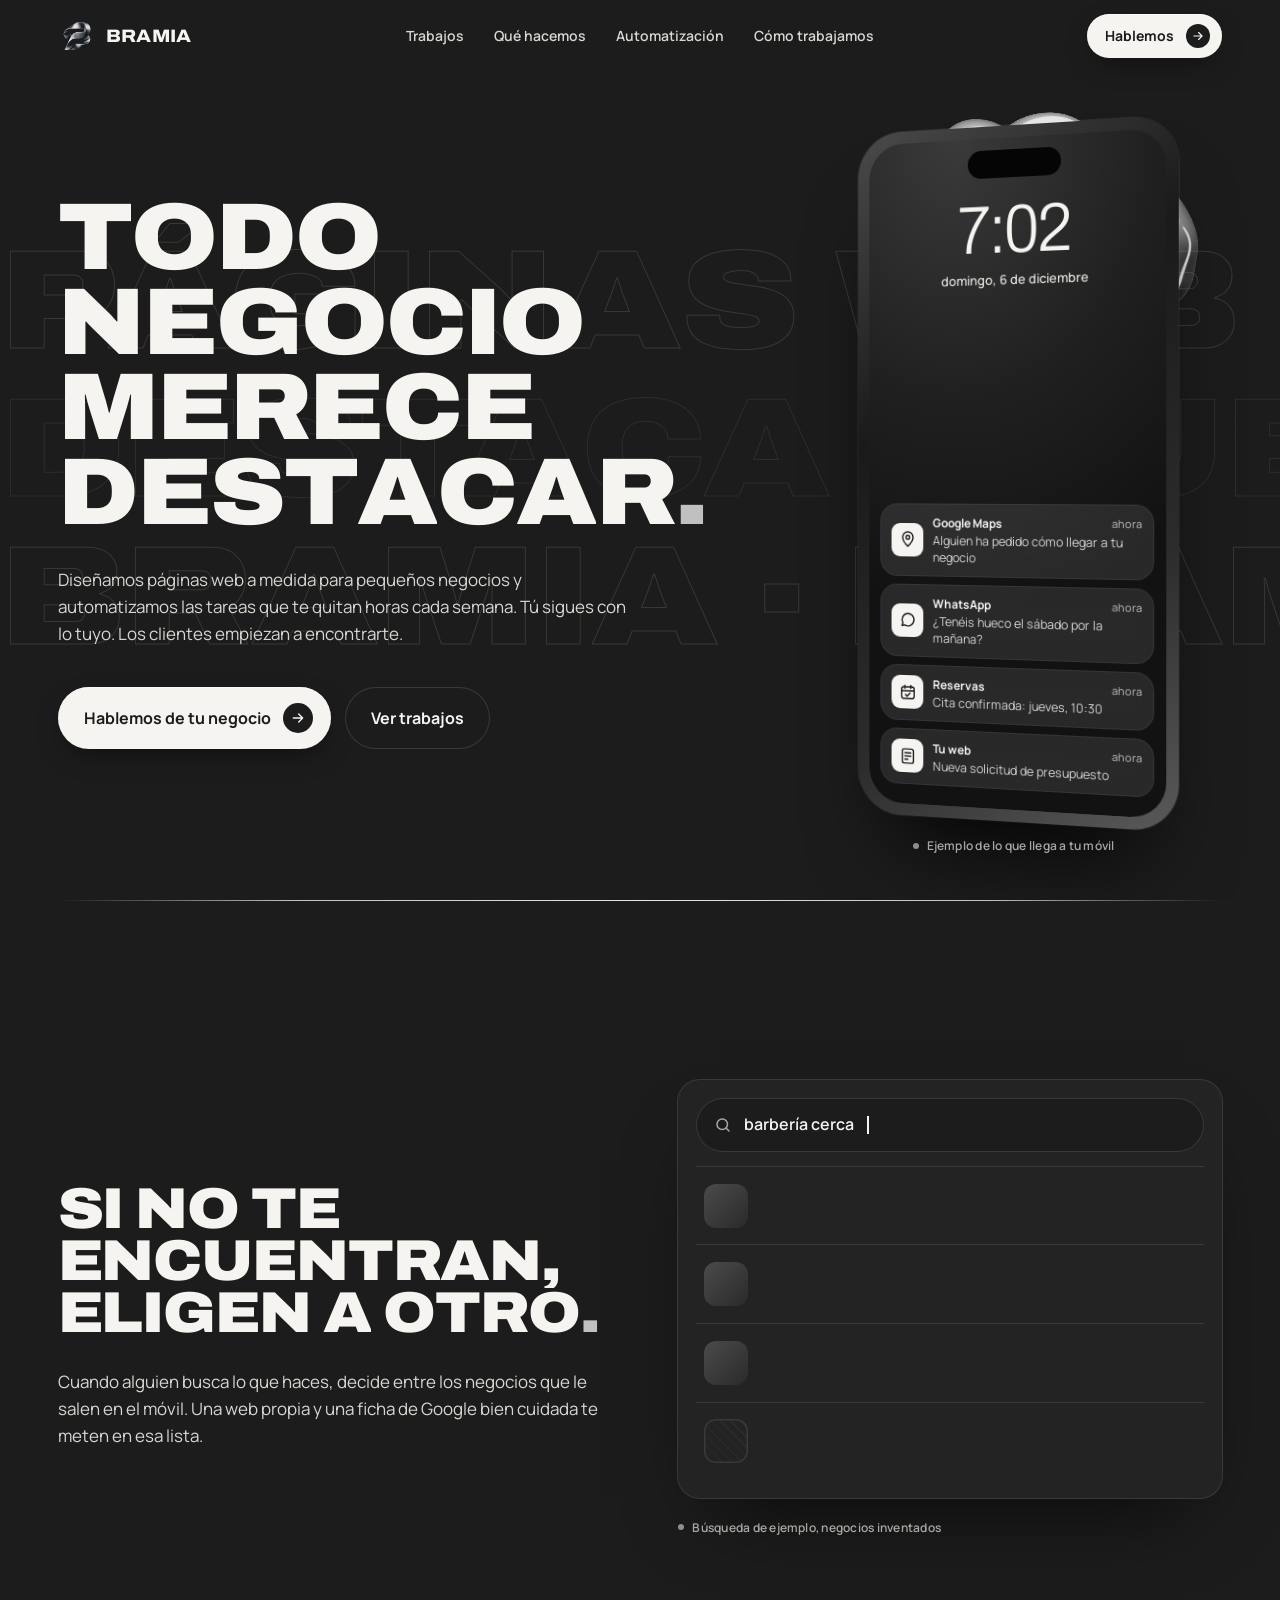
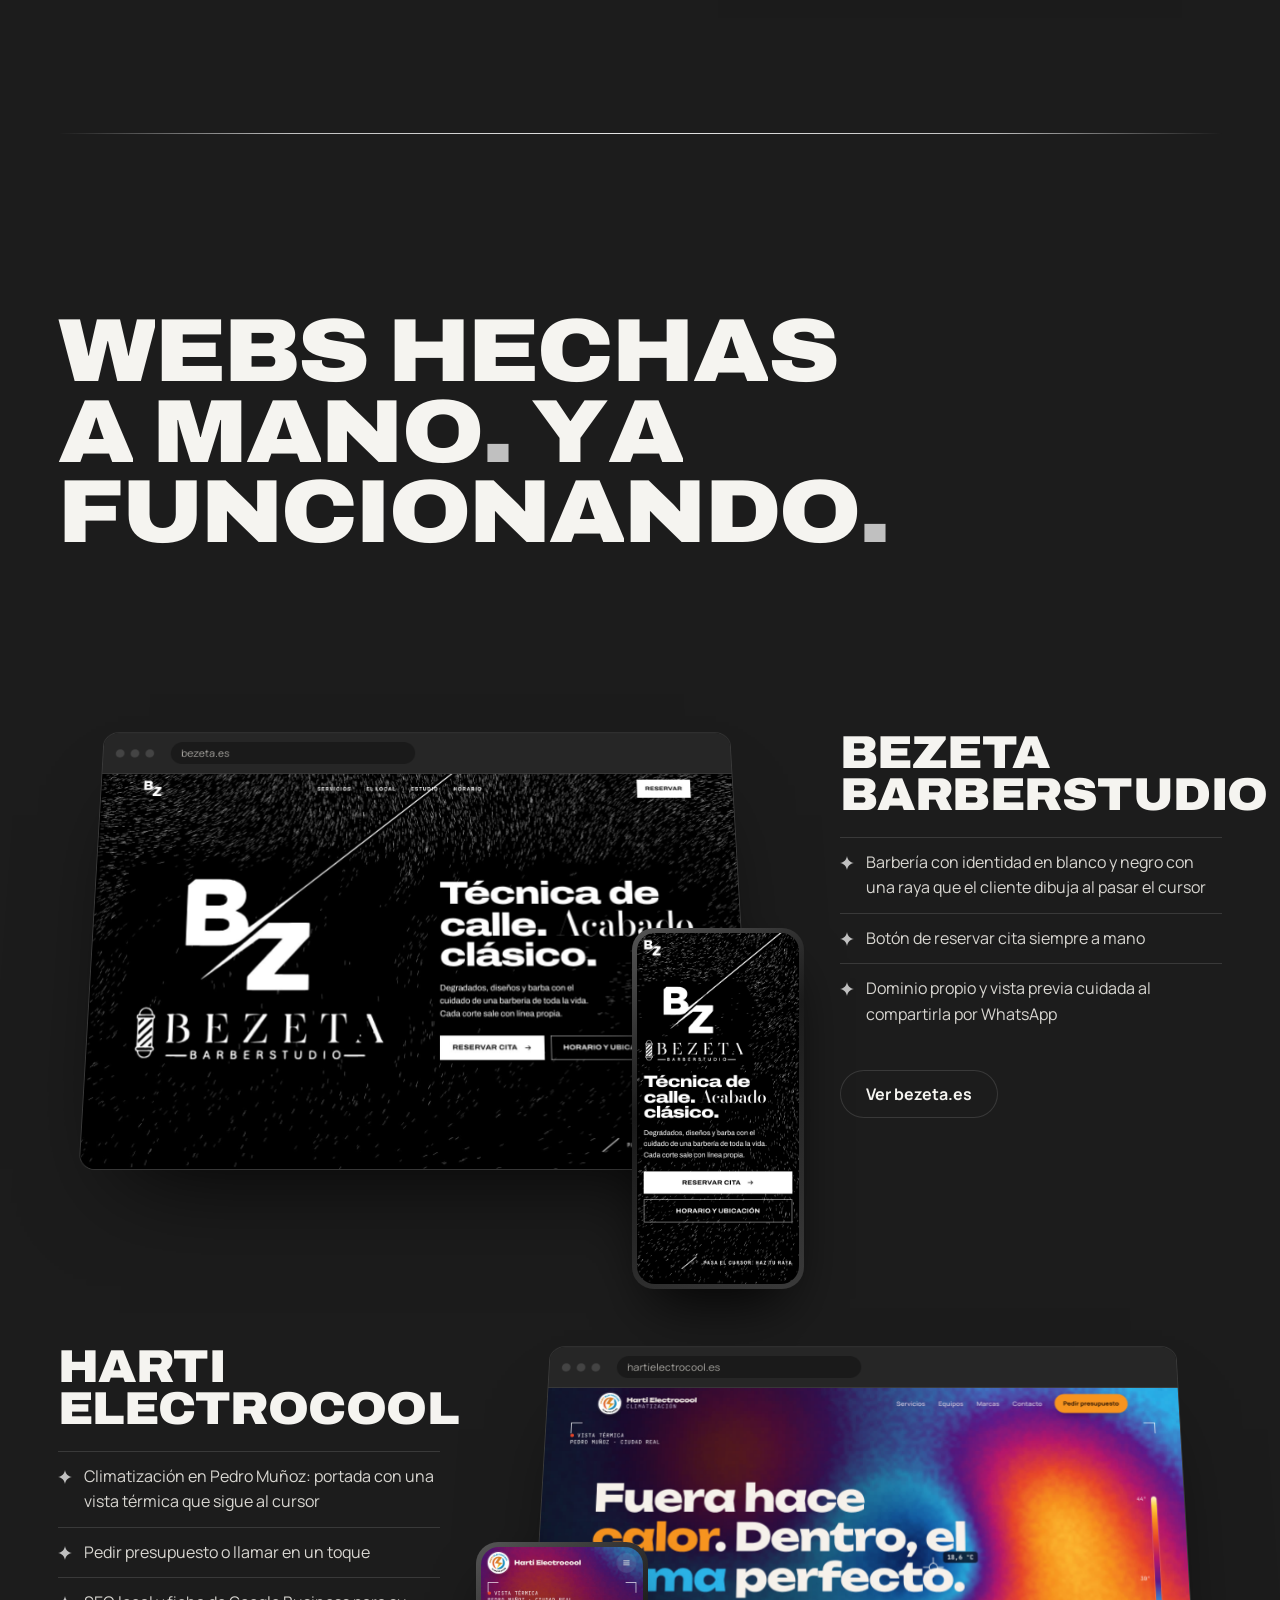
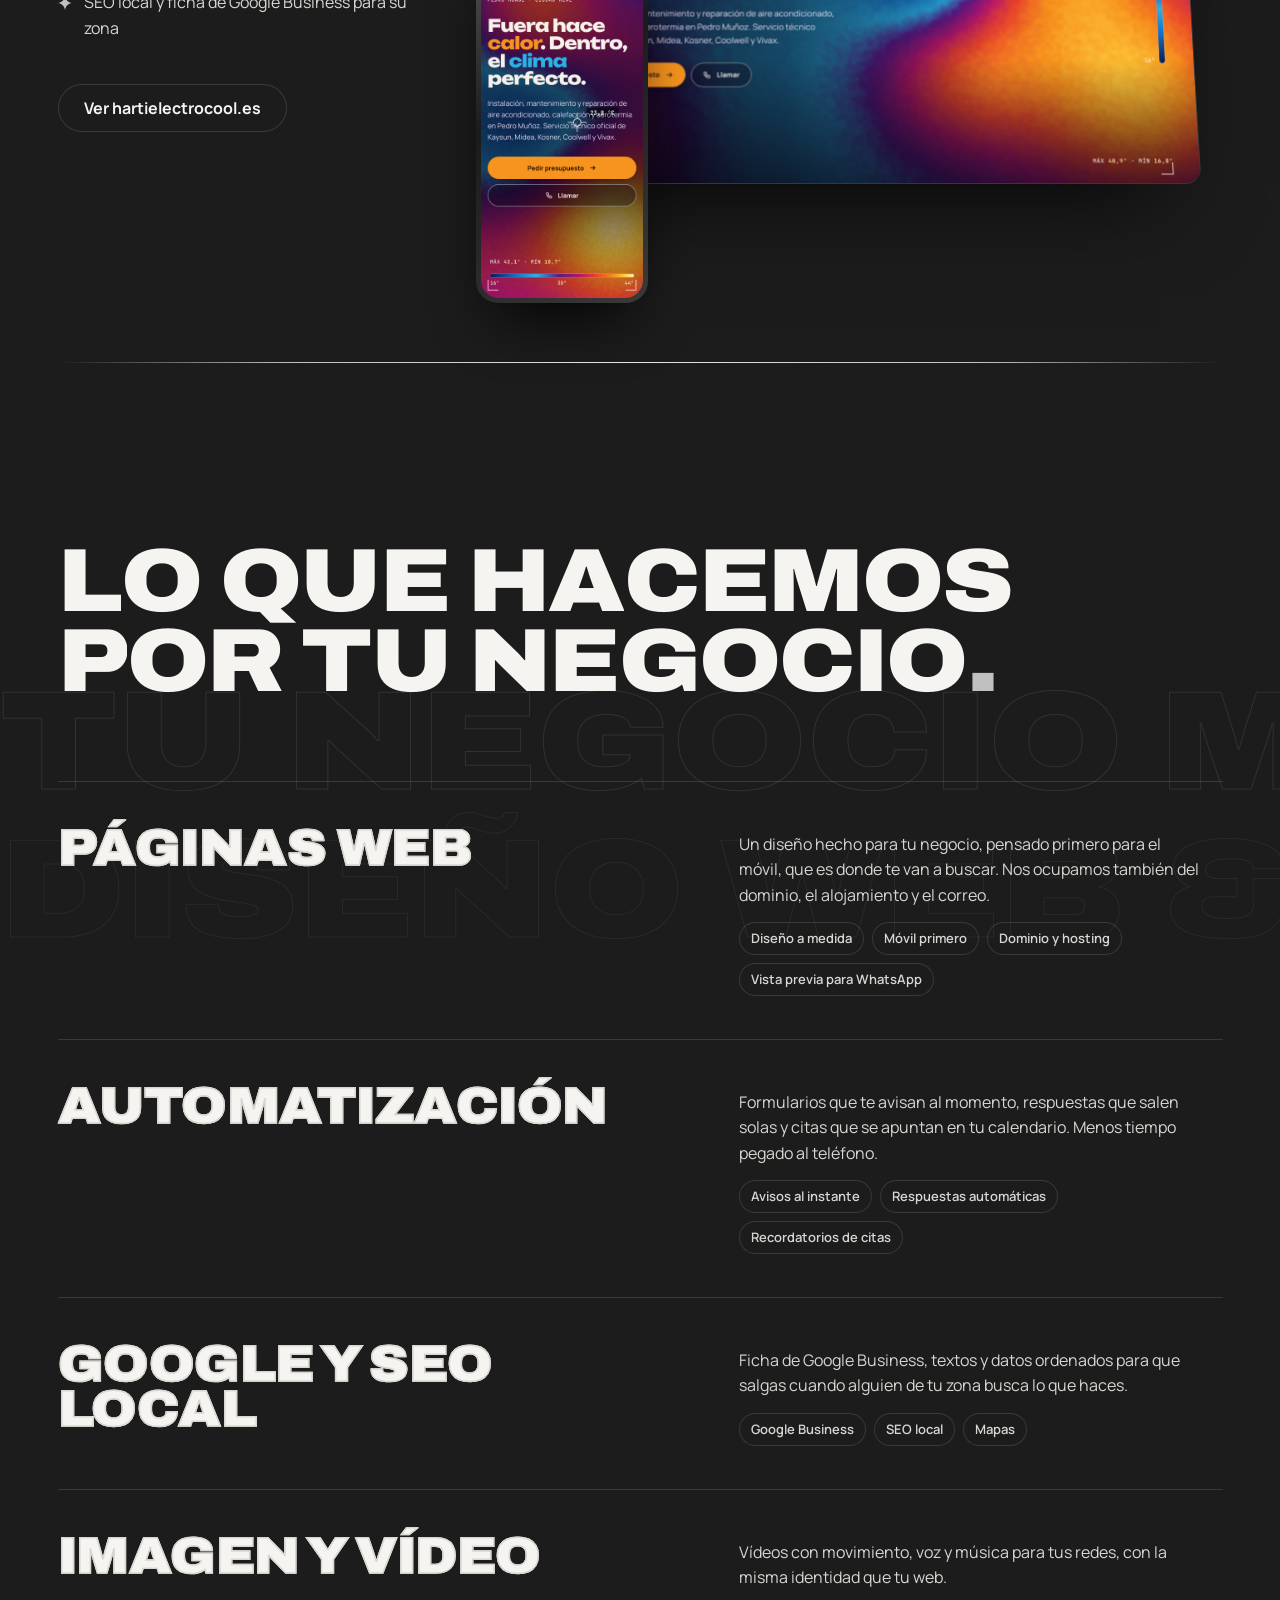
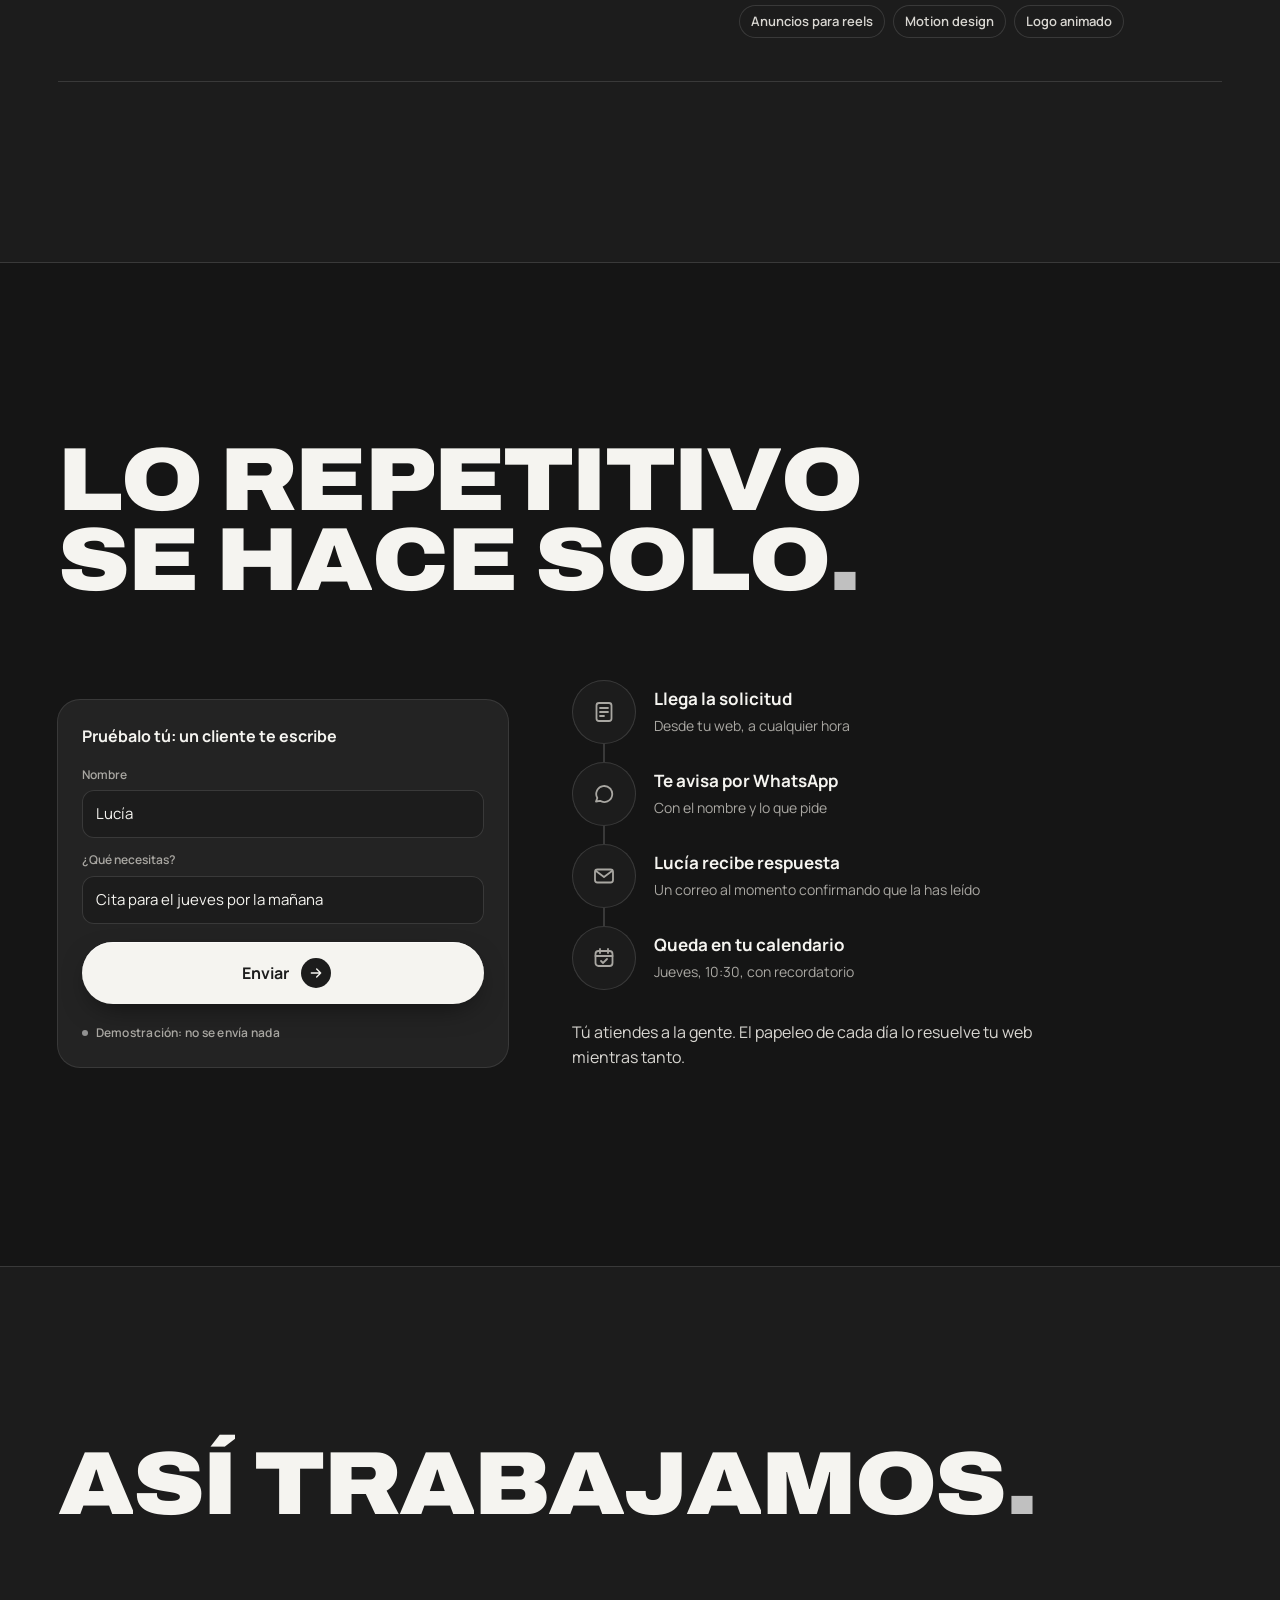
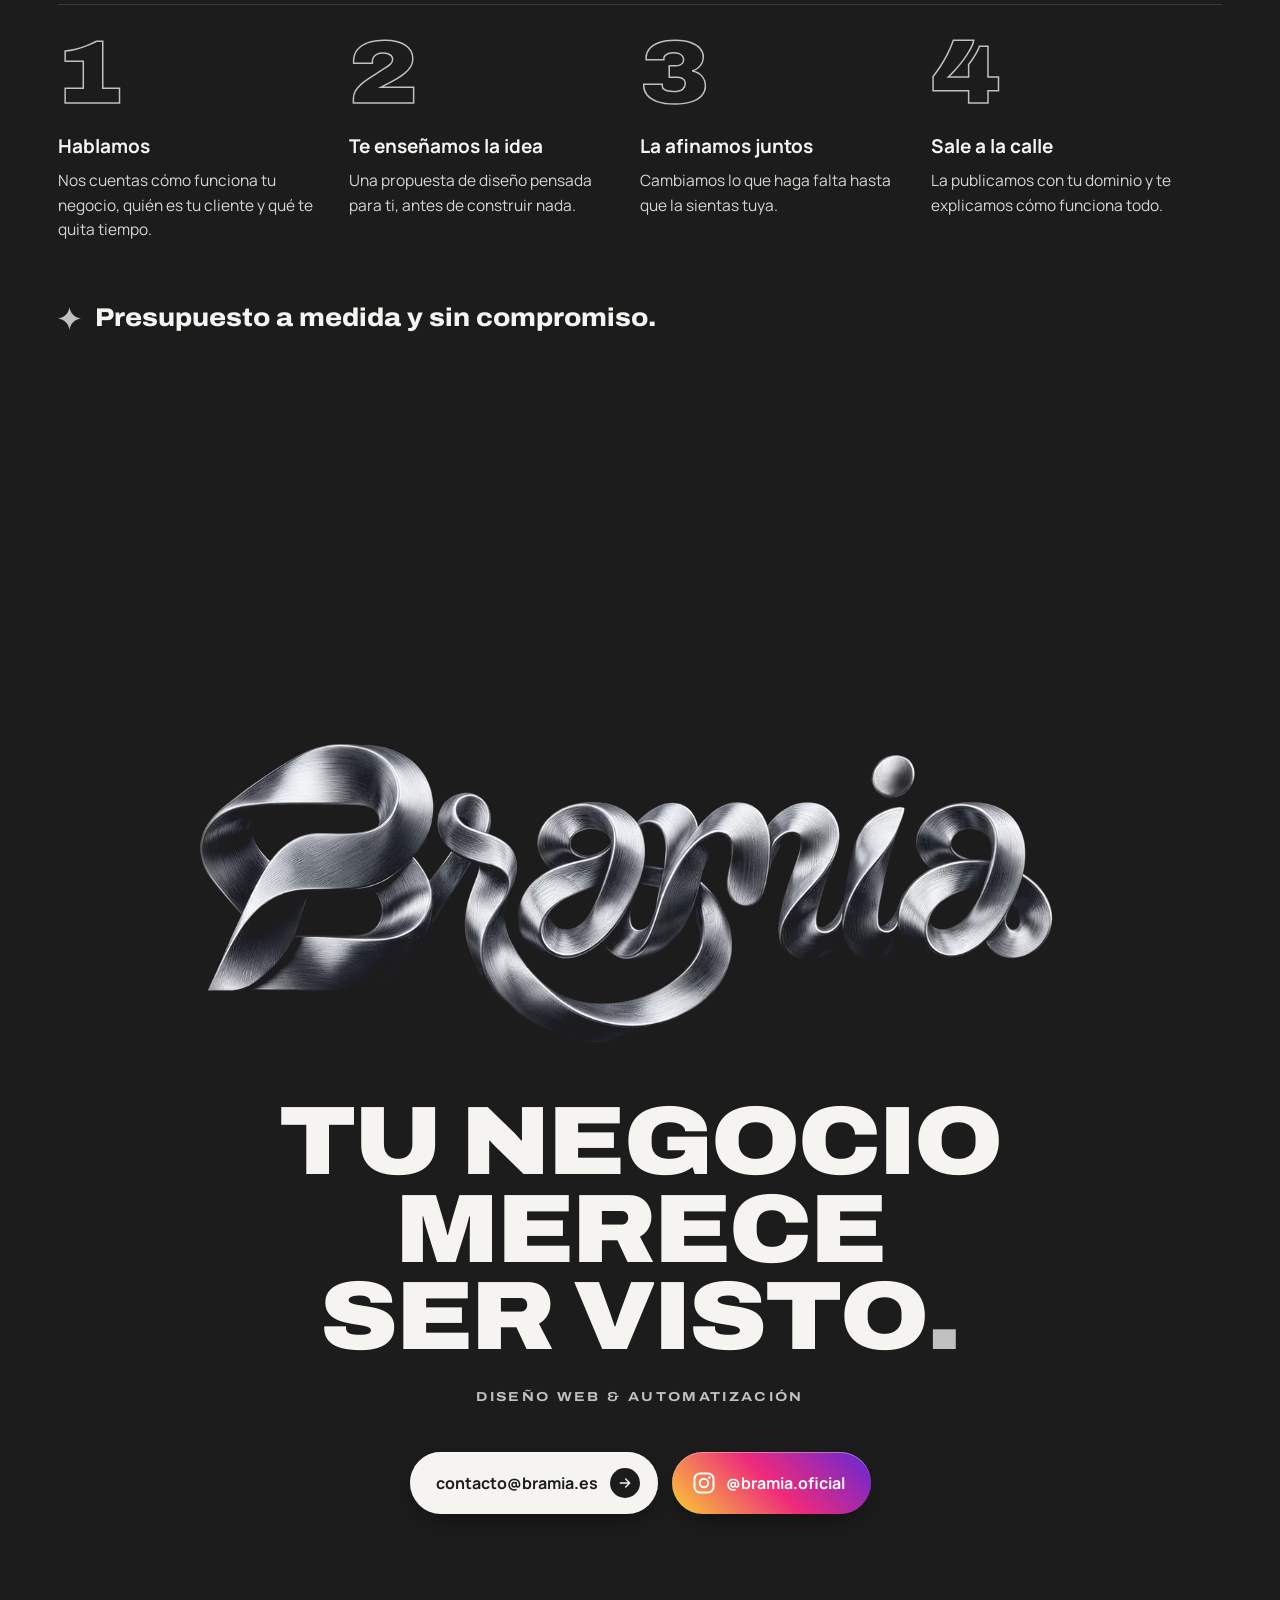
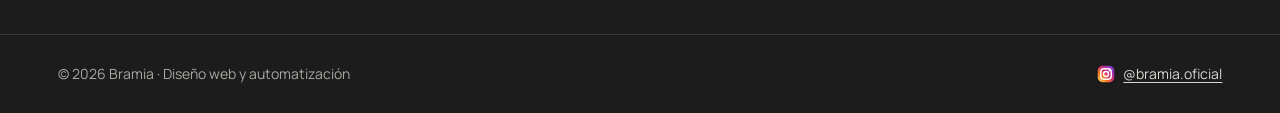
==== commit 910e930a: "Instagram: sombra neutra en el botón Co-Authored-By: Claude Opus 5.5 <noreply@anthropic.com> Claude-" ====
--- a/index.html
+++ b/index.html
@@ -252,7 +252,7 @@
 .pie a{color:var(--piedra)}
 .pie__ig{display:inline-flex;align-items:center;gap:8px}
 .btn .ig{flex:none;width:24px;height:24px;margin:0 -2px 0 -6px}
-.btn--ig{--fg:#fff;background:linear-gradient(45deg,#F9CE34 0%,#EE2A7B 50%,#6228D7 100%);padding:16px 26px;box-shadow:0 10px 30px -12px rgba(214,41,118,.6),inset 0 1px 0 rgba(255,255,255,.35)}
+.btn--ig{--fg:#fff;background:linear-gradient(45deg,#F9CE34 0%,#EE2A7B 50%,#6228D7 100%);padding:16px 26px;box-shadow:0 10px 30px -12px rgba(0,0,0,.7),inset 0 1px 0 rgba(255,255,255,.35)}
 .btn--ig:hover{filter:brightness(1.08)}
 
 /* Aparición suave genérica */
